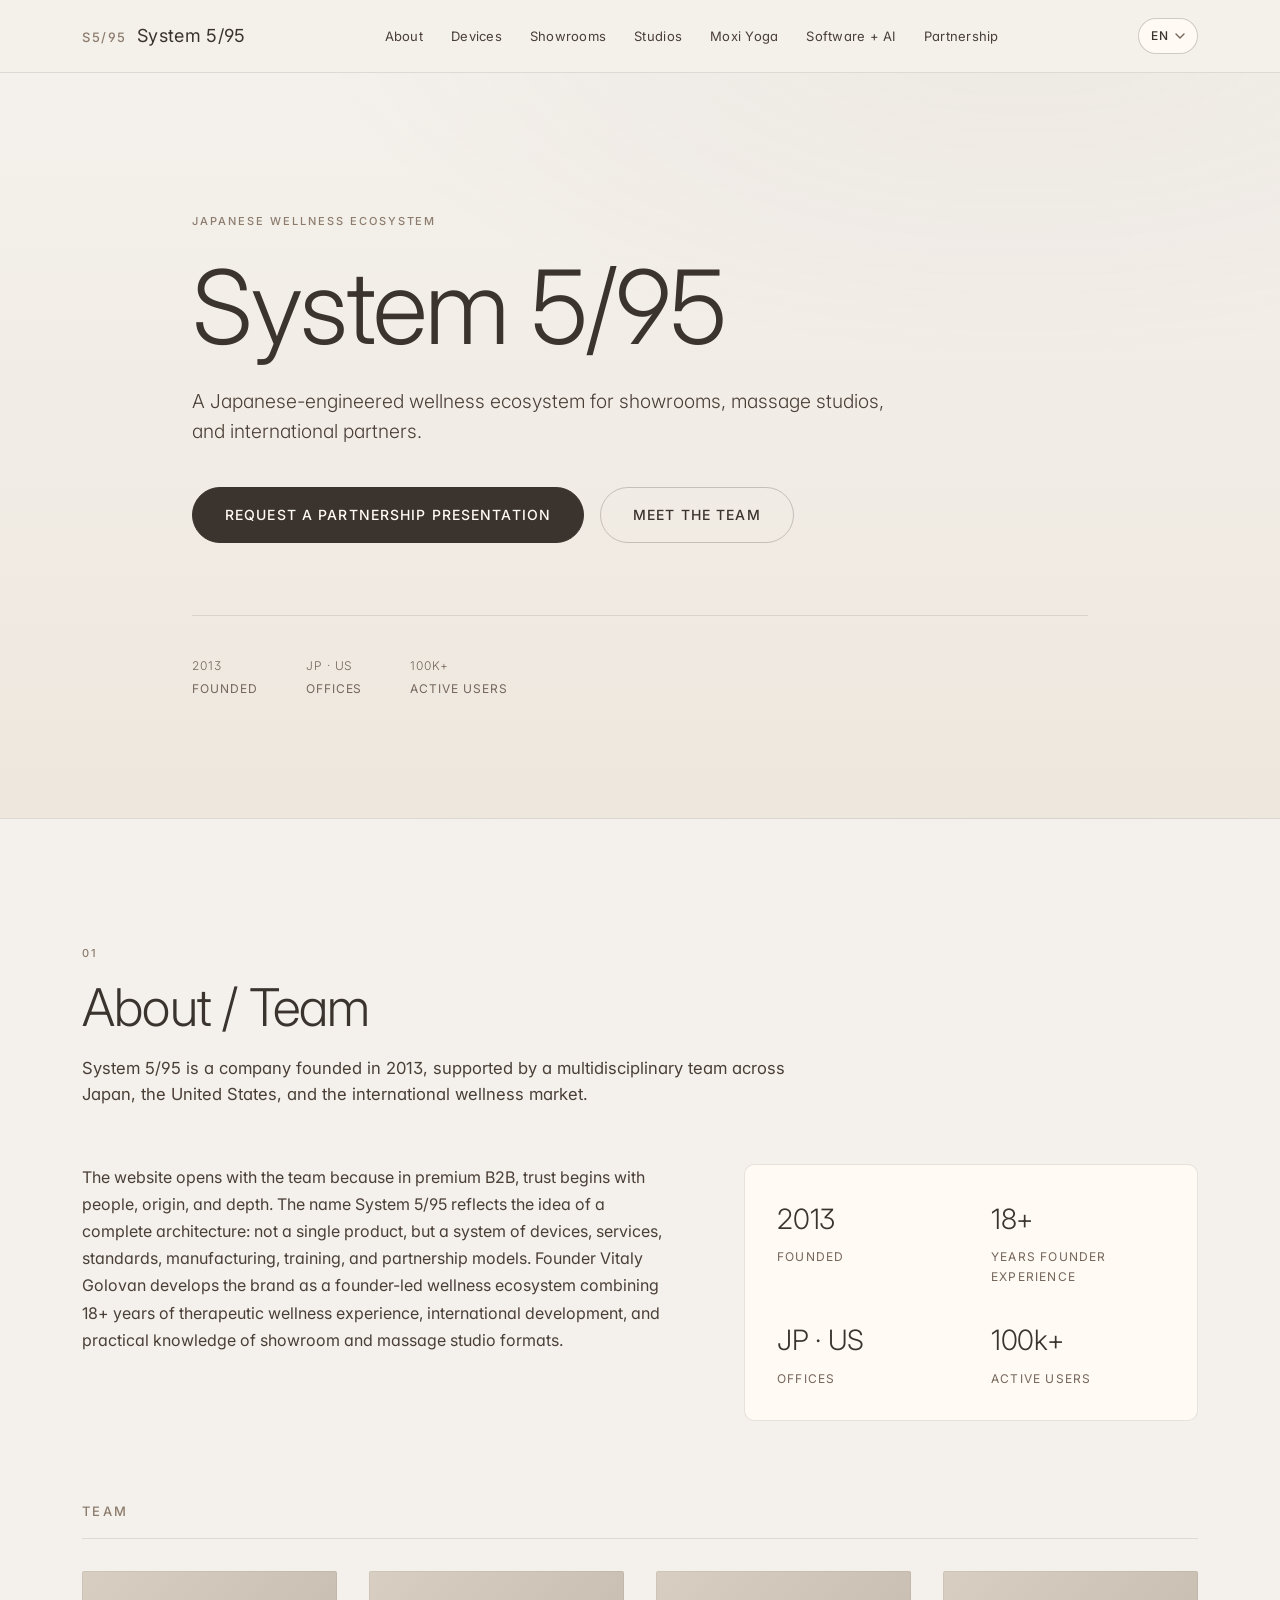
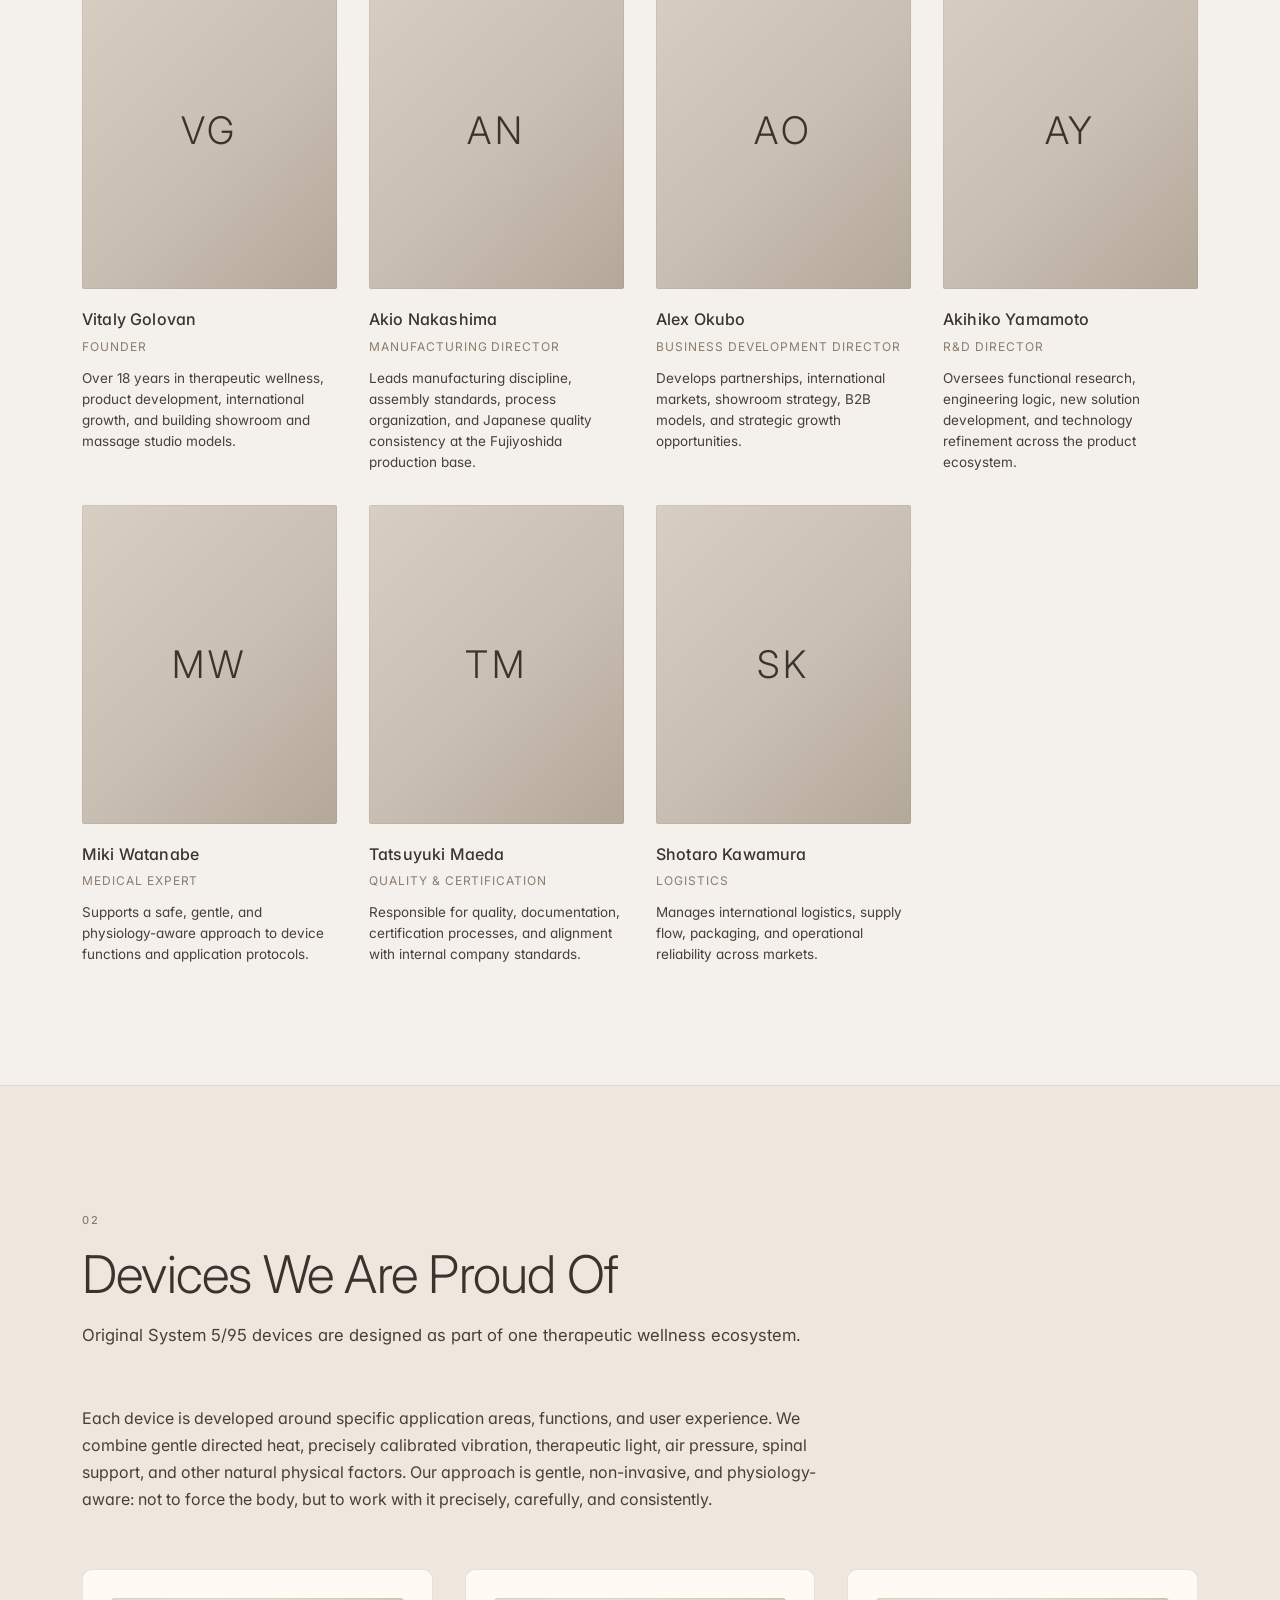
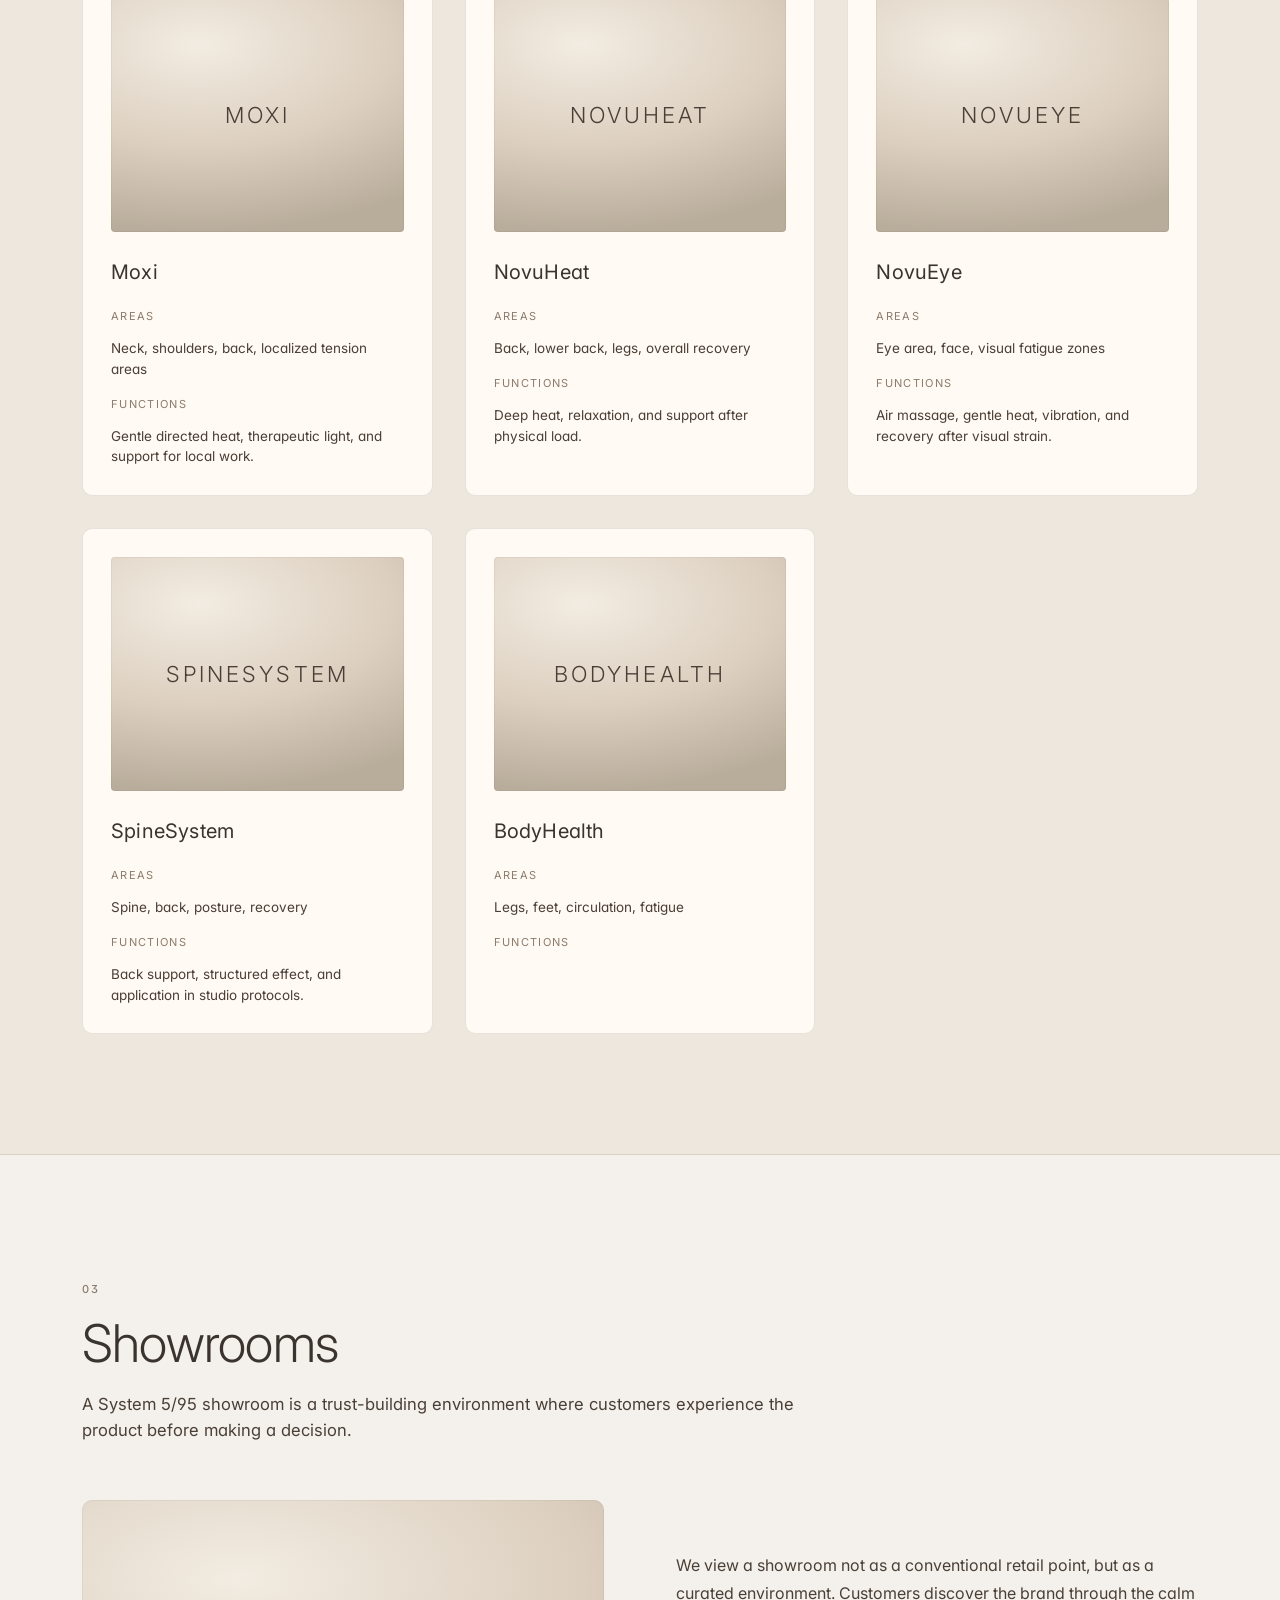
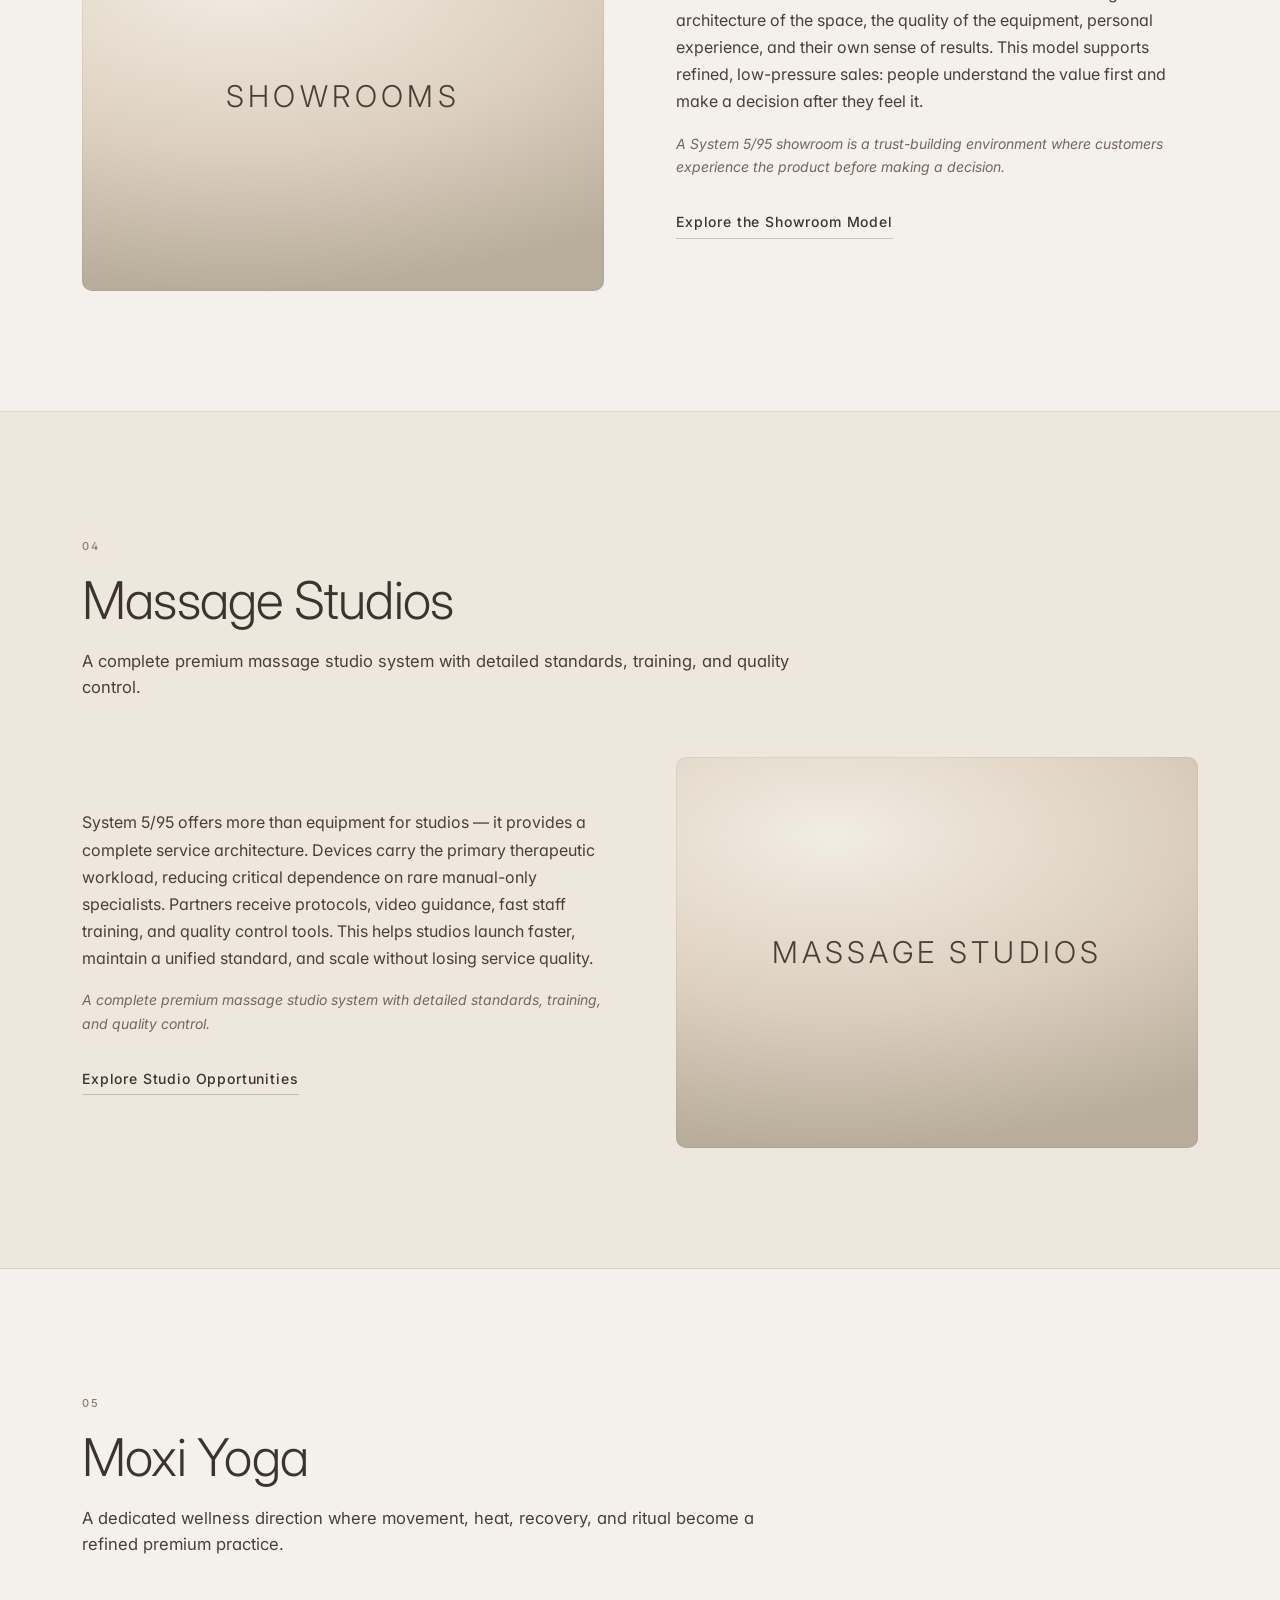
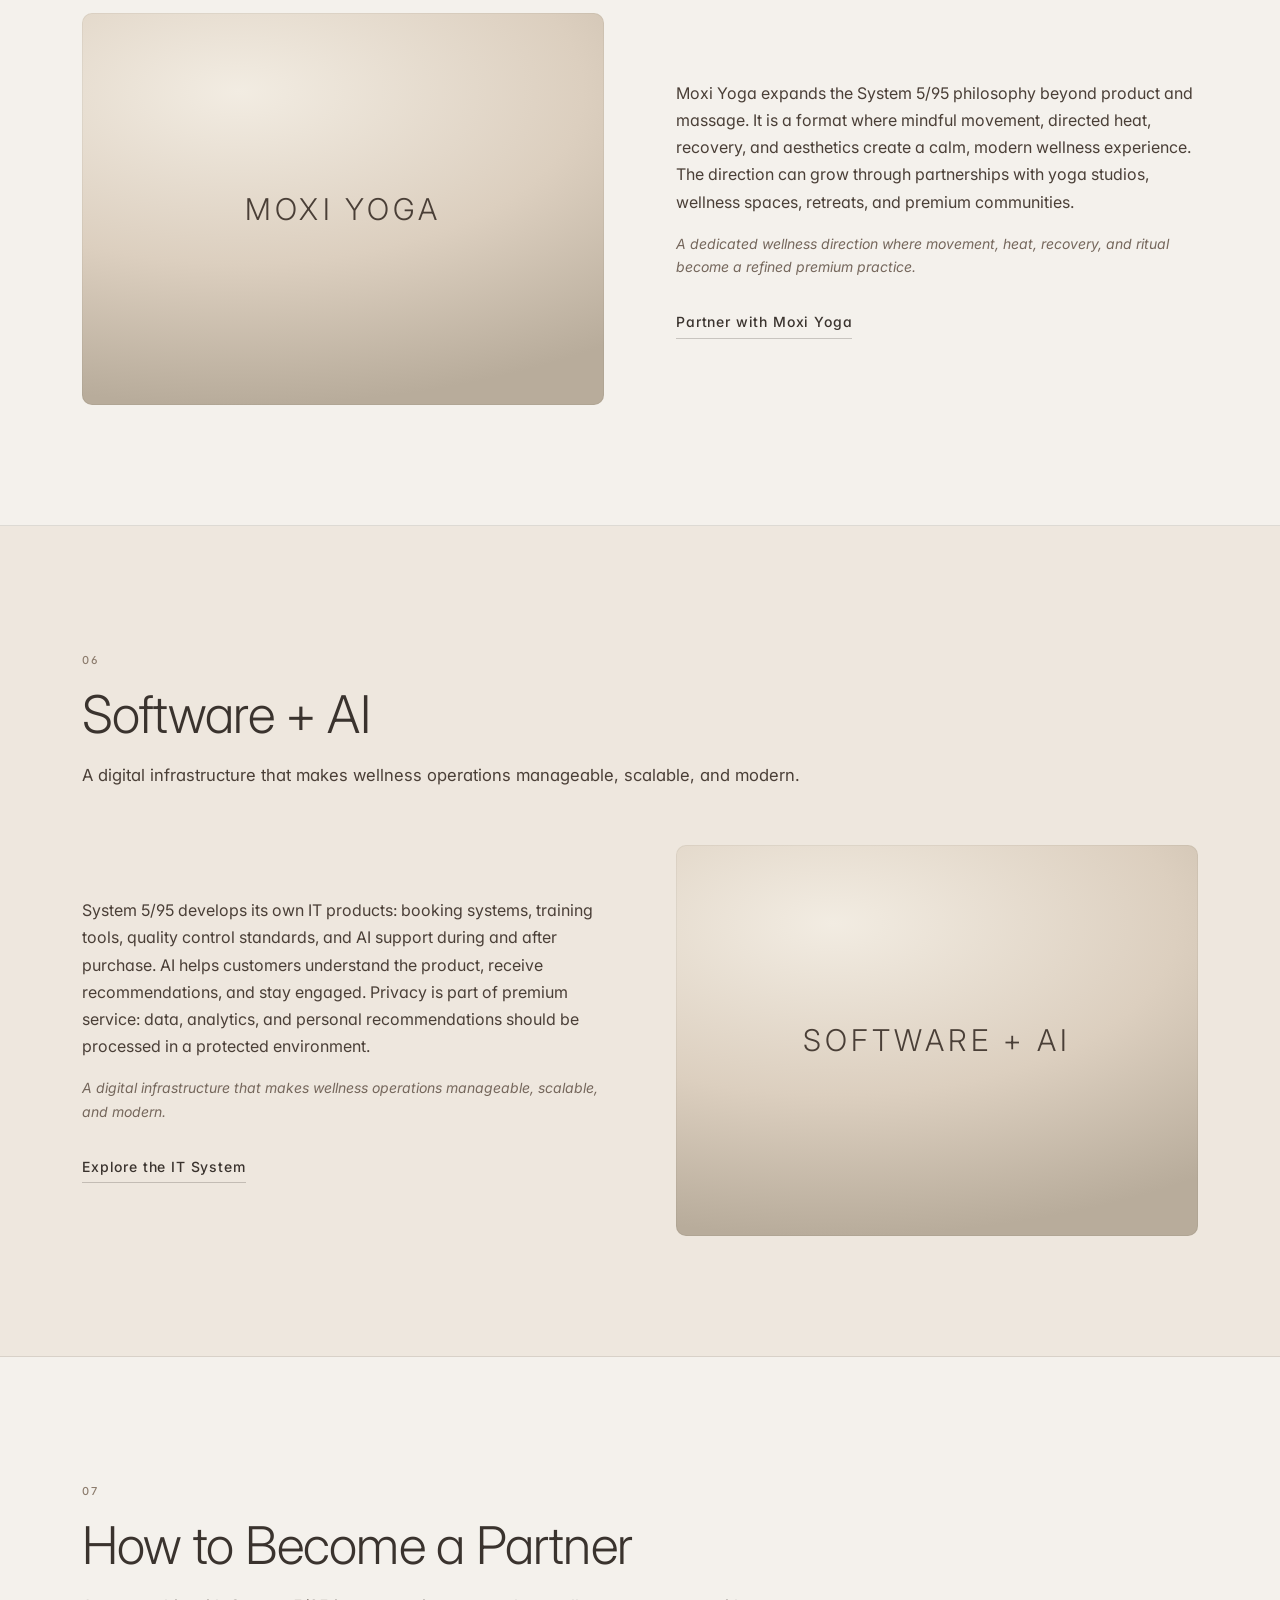
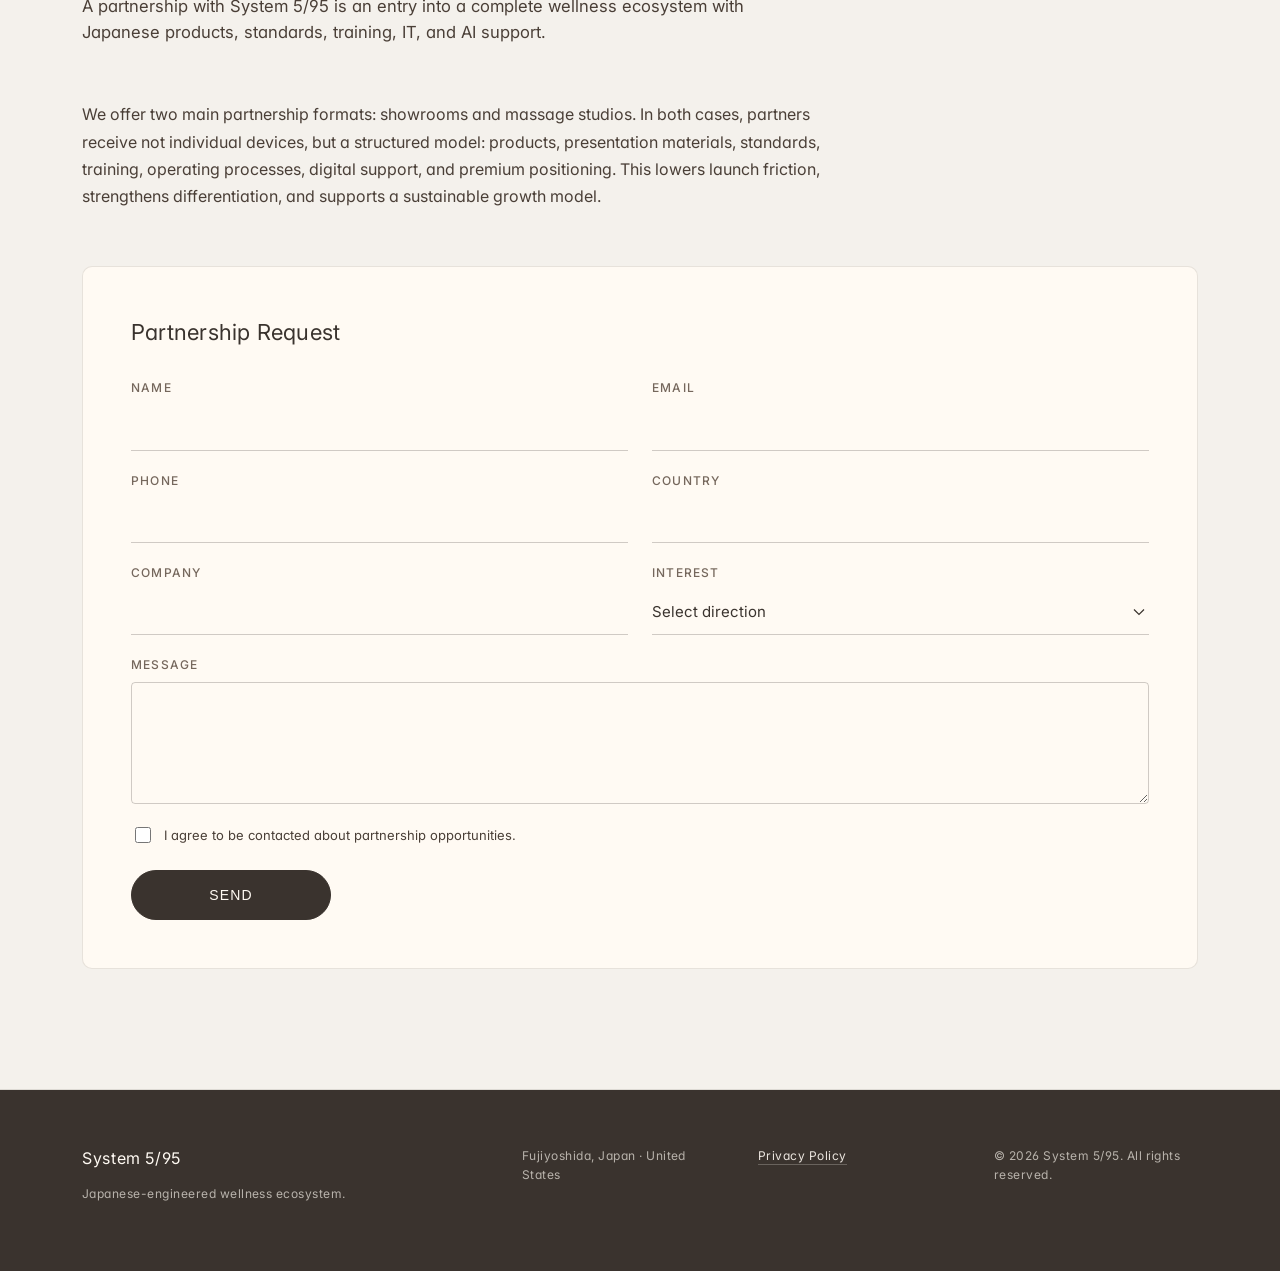
==== index.html @ 1200188b "Initial commit: System 5/95 multilingual site" ====
<!doctype html>
<html lang="en" data-lang="en">
<head>
  <meta charset="utf-8">
  <meta name="viewport" content="width=device-width, initial-scale=1">
  <title data-i18n="meta.title">System 5/95 — Japanese Wellness Ecosystem</title>
  <meta name="description" content="" data-i18n="meta.description" data-i18n-attr="content">
  <meta name="theme-color" content="#f4f1ec">

  <link rel="alternate" hreflang="en"         href="./?lang=en">
  <link rel="alternate" hreflang="ja"         href="./?lang=ja">
  <link rel="alternate" hreflang="es"         href="./?lang=es">
  <link rel="alternate" hreflang="ru"         href="./?lang=ru">
  <link rel="alternate" hreflang="de"         href="./?lang=de">
  <link rel="alternate" hreflang="uk"         href="./?lang=uk">
  <link rel="alternate" hreflang="fr"         href="./?lang=fr">
  <link rel="alternate" hreflang="hi"         href="./?lang=hi">
  <link rel="alternate" hreflang="pt"         href="./?lang=pt">
  <link rel="alternate" hreflang="x-default"  href="./">

  <meta property="og:type"        content="website">
  <meta property="og:title"       content="System 5/95" data-i18n="meta.title"       data-i18n-attr="content">
  <meta property="og:description" content=""            data-i18n="meta.description" data-i18n-attr="content">

  <link rel="preconnect" href="https://fonts.googleapis.com">
  <link rel="preconnect" href="https://fonts.gstatic.com" crossorigin>
  <link href="https://fonts.googleapis.com/css2?family=Inter:wght@300;400;500;600&family=Noto+Sans+JP:wght@300;400;500&family=Noto+Sans+Devanagari:wght@300;400;500&display=swap" rel="stylesheet">

  <link rel="stylesheet" href="style.css">
</head>
<body>

<header class="site-header" id="top">
  <div class="container header-inner">
    <a href="#top" class="brand" aria-label="System 5/95 — home">
      <span class="brand-mark">S5/95</span>
      <span class="brand-name">System&nbsp;5/95</span>
    </a>
    <nav class="primary-nav" aria-label="Primary">
      <a href="#about-team"       data-i18n="nav.about">About</a>
      <a href="#devices"          data-i18n="nav.devices">Devices</a>
      <a href="#showrooms"        data-i18n="nav.showrooms">Showrooms</a>
      <a href="#massage-studios"  data-i18n="nav.studios">Studios</a>
      <a href="#moxi-yoga"        data-i18n="nav.moxi">Moxi Yoga</a>
      <a href="#software-ai"      data-i18n="nav.software">Software + AI</a>
      <a href="#partnership"      data-i18n="nav.partnership">Partnership</a>
    </nav>
    <div class="header-controls">
      <div class="lang-dropdown" id="lang-dropdown" role="combobox" aria-haspopup="listbox" aria-expanded="false">
        <button type="button" class="lang-trigger" aria-label="Language" id="lang-btn">
          <span class="lang-current">EN</span>
          <svg class="lang-arrow" width="10" height="6" viewBox="0 0 10 6" fill="none" aria-hidden="true">
            <path d="M1 1l4 4 4-4" stroke="currentColor" stroke-width="1.4" stroke-linecap="round" stroke-linejoin="round"/>
          </svg>
        </button>
        <ul class="lang-list" role="listbox" id="lang-list" aria-label="Select language">
          <li role="option" data-lang="en"  aria-selected="false"><span class="lc">EN</span><span class="ln">English</span></li>
          <li role="option" data-lang="ja"  aria-selected="false"><span class="lc">JA</span><span class="ln">日本語</span></li>
          <li role="option" data-lang="es"  aria-selected="false"><span class="lc">ES</span><span class="ln">Español</span></li>
          <li role="option" data-lang="ru"  aria-selected="false"><span class="lc">RU</span><span class="ln">Русский</span></li>
          <li role="option" data-lang="de"  aria-selected="false"><span class="lc">DE</span><span class="ln">Deutsch</span></li>
          <li role="option" data-lang="uk"  aria-selected="false"><span class="lc">UK</span><span class="ln">Українська</span></li>
          <li role="option" data-lang="fr"  aria-selected="false"><span class="lc">FR</span><span class="ln">Français</span></li>
          <li role="option" data-lang="hi"  aria-selected="false"><span class="lc">HI</span><span class="ln">हिन्दी</span></li>
          <li role="option" data-lang="pt"  aria-selected="false"><span class="lc">PT</span><span class="ln">Português</span></li>
        </ul>
      </div>
      <button type="button" class="burger" aria-label="Toggle menu" aria-expanded="false" aria-controls="mobile-nav">
        <span></span><span></span><span></span>
      </button>
    </div>
  </div>
  <nav id="mobile-nav" class="mobile-nav" aria-label="Mobile" hidden>
    <a href="#about-team"       data-i18n="nav.about">About</a>
    <a href="#devices"          data-i18n="nav.devices">Devices</a>
    <a href="#showrooms"        data-i18n="nav.showrooms">Showrooms</a>
    <a href="#massage-studios"  data-i18n="nav.studios">Studios</a>
    <a href="#moxi-yoga"        data-i18n="nav.moxi">Moxi Yoga</a>
    <a href="#software-ai"      data-i18n="nav.software">Software + AI</a>
    <a href="#partnership"      data-i18n="nav.partnership">Partnership</a>
  </nav>
</header>

<main>

<!-- HERO -->
<section class="hero">
  <div class="container hero-inner">
    <p class="eyebrow" data-i18n="hero.eyebrow">Japanese wellness ecosystem</p>
    <h1 class="hero-title">System&nbsp;5/95</h1>
    <p class="hero-lede" data-i18n="hero.subtitle"></p>
    <div class="hero-actions">
      <a href="#partnership" class="btn-primary" data-i18n="hero.cta">Request a Partnership Presentation</a>
      <a href="#about-team"  class="btn-ghost"   data-i18n="hero.secondary">Meet the team</a>
    </div>
    <div class="hero-meta">
      <span><span class="meta-n">2013</span><span data-i18n="stats.founded">Founded</span></span>
      <span><span class="meta-n">JP · US</span><span data-i18n="stats.offices">Offices</span></span>
      <span><span class="meta-n">100k+</span><span data-i18n="stats.users">active users</span></span>
    </div>
  </div>
</section>

<!-- 01 ABOUT / TEAM -->
<section id="about-team" class="section">
  <div class="container">
    <header class="section-head">
      <span class="section-no">01</span>
      <h2 data-i18n="about.title">About / Team</h2>
      <p class="section-sub" data-i18n="about.subtitle"></p>
    </header>
    <div class="two-col">
      <div class="prose">
        <p data-i18n="about.body"></p>
      </div>
      <aside class="stats">
        <div class="stat"><span class="n">2013</span><span class="l" data-i18n="stats.founded">Founded</span></div>
        <div class="stat"><span class="n">18+</span><span class="l" data-i18n="stats.years">years</span></div>
        <div class="stat"><span class="n">JP · US</span><span class="l" data-i18n="stats.offices">Offices</span></div>
        <div class="stat"><span class="n">100k+</span><span class="l" data-i18n="stats.users">users</span></div>
      </aside>
    </div>

    <h3 class="subsection-title" data-i18n="team.title">Team</h3>
    <div class="team-grid" id="team-grid">
      <!-- rendered by script.js -->
    </div>
  </div>
</section>

<!-- 02 DEVICES -->
<section id="devices" class="section section-alt">
  <div class="container">
    <header class="section-head">
      <span class="section-no">02</span>
      <h2 data-i18n="devices.title">Devices We Are Proud Of</h2>
      <p class="section-sub" data-i18n="devices.subtitle"></p>
    </header>
    <div class="prose prose-wide">
      <p data-i18n="devices.body"></p>
    </div>
    <div class="device-grid" id="device-grid">
      <!-- rendered by script.js -->
    </div>
  </div>
</section>

<!-- 03 SHOWROOMS -->
<section id="showrooms" class="section">
  <div class="container">
    <header class="section-head">
      <span class="section-no">03</span>
      <h2 data-i18n="showrooms.title">Showrooms</h2>
      <p class="section-sub" data-i18n="showrooms.subtitle"></p>
    </header>
    <div class="split">
      <div class="visual-tile" id="tile-showrooms">
        <img class="tile-img" src="images/section-showrooms.jpg" alt="" loading="lazy" onerror="this.style.display='none'">
        <span class="tile-fallback">Showrooms</span>
      </div>
      <div class="prose">
        <p data-i18n="showrooms.body"></p>
        <p class="caption" data-i18n="showrooms.subtitle"></p>
        <a href="#partnership" class="btn-link" data-i18n="showrooms.cta">Explore the Showroom Model →</a>
      </div>
    </div>
  </div>
</section>

<!-- 04 MASSAGE STUDIOS -->
<section id="massage-studios" class="section section-alt">
  <div class="container">
    <header class="section-head">
      <span class="section-no">04</span>
      <h2 data-i18n="studios.title">Massage Studios</h2>
      <p class="section-sub" data-i18n="studios.subtitle"></p>
    </header>
    <div class="split reverse">
      <div class="visual-tile" id="tile-studios">
        <img class="tile-img" src="images/section-studios.jpg" alt="" loading="lazy" onerror="this.style.display='none'">
        <span class="tile-fallback">Massage Studios</span>
      </div>
      <div class="prose">
        <p data-i18n="studios.body"></p>
        <p class="caption" data-i18n="studios.subtitle"></p>
        <a href="#partnership" class="btn-link" data-i18n="studios.cta">Explore Studio Opportunities →</a>
      </div>
    </div>
  </div>
</section>

<!-- 05 MOXI YOGA -->
<section id="moxi-yoga" class="section">
  <div class="container">
    <header class="section-head">
      <span class="section-no">05</span>
      <h2 data-i18n="moxi.title">Moxi Yoga</h2>
      <p class="section-sub" data-i18n="moxi.subtitle"></p>
    </header>
    <div class="split">
      <div class="visual-tile" id="tile-moxi">
        <img class="tile-img" src="images/section-moxi-yoga.jpg" alt="" loading="lazy" onerror="this.style.display='none'">
        <span class="tile-fallback">Moxi Yoga</span>
      </div>
      <div class="prose">
        <p data-i18n="moxi.body"></p>
        <p class="caption" data-i18n="moxi.subtitle"></p>
        <a href="#partnership" class="btn-link" data-i18n="moxi.cta">Partner with Moxi Yoga →</a>
      </div>
    </div>
  </div>
</section>

<!-- 06 SOFTWARE + AI -->
<section id="software-ai" class="section section-alt">
  <div class="container">
    <header class="section-head">
      <span class="section-no">06</span>
      <h2 data-i18n="software.title">Software + AI</h2>
      <p class="section-sub" data-i18n="software.subtitle"></p>
    </header>
    <div class="split reverse">
      <div class="visual-tile" id="tile-software">
        <img class="tile-img" src="images/section-software-ai.jpg" alt="" loading="lazy" onerror="this.style.display='none'">
        <span class="tile-fallback">Software + AI</span>
      </div>
      <div class="prose">
        <p data-i18n="software.body"></p>
        <p class="caption" data-i18n="software.subtitle"></p>
        <a href="#partnership" class="btn-link" data-i18n="software.cta">Explore the IT System →</a>
      </div>
    </div>
  </div>
</section>

<!-- 07 PARTNERSHIP -->
<section id="partnership" class="section partnership">
  <div class="container">
    <header class="section-head">
      <span class="section-no">07</span>
      <h2 data-i18n="partnership.title">How to Become a Partner</h2>
      <p class="section-sub" data-i18n="partnership.subtitle"></p>
    </header>
    <div class="prose prose-wide">
      <p data-i18n="partnership.body"></p>
    </div>
    <form class="partner-form" novalidate>
      <h3 data-i18n="form.formTitle">Partnership Request</h3>
      <div class="form-grid">
        <label>
          <span data-i18n="form.name">Name</span>
          <input name="name" type="text" autocomplete="name" required>
        </label>
        <label>
          <span data-i18n="form.email">Email</span>
          <input name="email" type="email" autocomplete="email" required>
        </label>
        <label>
          <span data-i18n="form.phone">Phone</span>
          <input name="phone" type="tel" autocomplete="tel">
        </label>
        <label>
          <span data-i18n="form.country">Country</span>
          <input name="country" type="text" autocomplete="country-name">
        </label>
        <label>
          <span data-i18n="form.company">Company</span>
          <input name="company" type="text" autocomplete="organization">
        </label>
        <label>
          <span data-i18n="form.interestLabel">Interest</span>
          <select name="interest" required id="interest-select">
            <option value="" data-i18n="form.interestDefault">Select direction</option>
            <option value="showroom"     data-i18n="form.interest.showroom">Showroom Partner</option>
            <option value="studio"       data-i18n="form.interest.studio">Massage Studio Partner</option>
            <option value="moxi"         data-i18n="form.interest.moxi">Moxi Yoga Partner</option>
            <option value="distribution" data-i18n="form.interest.distribution">Product Distribution</option>
            <option value="software"     data-i18n="form.interest.software">Software + AI</option>
            <option value="other"        data-i18n="form.interest.other">Other</option>
          </select>
        </label>
        <label class="full">
          <span data-i18n="form.message">Message</span>
          <textarea name="message" rows="4"></textarea>
        </label>
      </div>
      <label class="consent">
        <input type="checkbox" name="consent" required>
        <span data-i18n="form.consent">I agree to be contacted about partnership opportunities.</span>
      </label>
      <button type="submit" class="btn-primary" data-i18n="form.submit">Send</button>
    </form>
  </div>
</section>

</main>

<footer class="site-footer">
  <div class="container footer-inner">
    <div class="footer-col">
      <div class="brand-name">System&nbsp;5/95</div>
      <p class="small" data-i18n="footer.tagline">Japanese-engineered wellness ecosystem.</p>
    </div>
    <div class="footer-col small" data-i18n="footer.offices">Fujiyoshida, Japan · United States</div>
    <div class="footer-col small"><a href="#" data-i18n="footer.privacy">Privacy Policy</a></div>
    <div class="footer-col small" data-i18n="footer.rights">© 2026 System 5/95. All rights reserved.</div>
  </div>
</footer>

<script src="script.js"></script>
</body>
</html>
---- style.css ----
:root {
  --bg: #f4f1ec;
  --bg-alt: #eee7de;
  --surface: #fffaf3;
  --taupe: #c8beb2;
  --taupe-soft: #d8cec2;
  --smoky: #8c7c6d;
  --graphite: #3a332e;
  --ink: #4a3f37;
  --muted: #75675c;
  --line: rgba(58, 51, 46, 0.12);
  --line-strong: rgba(58, 51, 46, 0.24);
  --accent: #66564b;
  --radius-sm: 2px;
  --radius-md: 4px;
  --radius-lg: 10px;
  --container-max: 1180px;
  --header-h: 72px;
  --easing: cubic-bezier(.4,0,.2,1);
}

* { box-sizing: border-box; }

html {
  scroll-behavior: smooth;
  scroll-padding-top: calc(var(--header-h) + 16px);
  -webkit-text-size-adjust: 100%;
}

@media (prefers-reduced-motion: reduce) {
  html { scroll-behavior: auto; }
}

body {
  margin: 0;
  font-family: 'Inter', 'Noto Sans JP', -apple-system, BlinkMacSystemFont, 'Helvetica Neue', Arial, sans-serif;
  font-weight: 400;
  font-size: 16px;
  line-height: 1.6;
  color: var(--graphite);
  background: var(--bg);
  -webkit-font-smoothing: antialiased;
  -moz-osx-font-smoothing: grayscale;
  font-feature-settings: 'ss01','cv11';
}

html[data-lang="ja"] body {
  font-family: 'Noto Sans JP', 'Inter', -apple-system, BlinkMacSystemFont, sans-serif;
  font-weight: 400;
}

html[data-lang="hi"] body {
  font-family: 'Noto Sans Devanagari', 'Inter', -apple-system, BlinkMacSystemFont, sans-serif;
  font-weight: 400;
}

img, svg { max-width: 100%; display: block; }

a { color: inherit; text-decoration: none; }

a:focus-visible,
button:focus-visible,
input:focus-visible,
select:focus-visible,
textarea:focus-visible {
  outline: 2px solid var(--smoky);
  outline-offset: 3px;
}

.container {
  width: 100%;
  max-width: var(--container-max);
  margin: 0 auto;
  padding: 0 32px;
}

/* ---------- Header ---------- */
.site-header {
  position: sticky;
  top: 0;
  z-index: 100;
  background: rgba(244, 241, 236, 0.85);
  backdrop-filter: saturate(140%) blur(12px);
  -webkit-backdrop-filter: saturate(140%) blur(12px);
  border-bottom: 1px solid var(--line);
}

.header-inner {
  display: flex;
  align-items: center;
  justify-content: space-between;
  height: var(--header-h);
  gap: 24px;
}

.brand {
  display: inline-flex;
  align-items: baseline;
  gap: 10px;
  color: var(--graphite);
  font-weight: 500;
  letter-spacing: 0.04em;
  white-space: nowrap;
}

.brand-mark {
  font-size: 13px;
  font-weight: 500;
  letter-spacing: 0.12em;
  color: var(--smoky);
  text-transform: uppercase;
}

.brand-name {
  font-size: 18px;
  font-weight: 400;
  letter-spacing: 0.02em;
}

.primary-nav {
  display: flex;
  gap: 28px;
  flex: 1;
  justify-content: center;
}

.primary-nav a {
  font-size: 13px;
  font-weight: 400;
  color: var(--ink);
  letter-spacing: 0.02em;
  position: relative;
  padding: 6px 0;
  transition: color .2s var(--easing);
}

.primary-nav a::after {
  content: '';
  position: absolute;
  left: 0; right: 0; bottom: 0;
  height: 1px;
  background: var(--graphite);
  transform: scaleX(0);
  transform-origin: left;
  transition: transform .3s var(--easing);
}

.primary-nav a:hover { color: var(--graphite); }
.primary-nav a:hover::after { transform: scaleX(1); }

.header-controls {
  display: flex;
  align-items: center;
  gap: 16px;
}

/* ---------- Language dropdown ---------- */
.lang-dropdown {
  position: relative;
}

.lang-trigger {
  display: inline-flex;
  align-items: center;
  gap: 6px;
  font: inherit;
  font-size: 12px;
  font-weight: 500;
  letter-spacing: 0.1em;
  padding: 7px 12px;
  background: var(--surface);
  border: 1px solid var(--line-strong);
  border-radius: 999px;
  color: var(--graphite);
  cursor: pointer;
  transition: border-color .2s var(--easing);
  white-space: nowrap;
}

.lang-trigger:hover { border-color: var(--graphite); }

.lang-arrow {
  width: 10px;
  height: 6px;
  flex-shrink: 0;
  transition: transform .2s var(--easing);
  color: var(--muted);
}

.lang-dropdown[aria-expanded="true"] .lang-arrow { transform: rotate(180deg); }

.lang-list {
  position: absolute;
  top: calc(100% + 8px);
  right: 0;
  background: var(--surface);
  border: 1px solid var(--line-strong);
  border-radius: var(--radius-lg);
  box-shadow: 0 16px 40px -12px rgba(58, 51, 46, 0.22);
  list-style: none;
  margin: 0;
  padding: 6px;
  min-width: 160px;
  z-index: 200;
  display: none;
}

.lang-dropdown[aria-expanded="true"] .lang-list { display: block; }

.lang-list li {
  display: flex;
  align-items: center;
  gap: 10px;
  padding: 9px 12px;
  border-radius: var(--radius-md);
  cursor: pointer;
  transition: background .15s var(--easing);
}

.lang-list li:hover,
.lang-list li[aria-selected="true"] { background: var(--bg-alt); }

.lang-list li[aria-selected="true"] .lc { color: var(--graphite); }

.lang-list .lc {
  font-size: 11px;
  font-weight: 600;
  letter-spacing: 0.1em;
  color: var(--smoky);
  width: 22px;
  flex-shrink: 0;
}

.lang-list .ln {
  font-size: 13px;
  color: var(--graphite);
}

.burger {
  display: none;
  flex-direction: column;
  justify-content: center;
  gap: 5px;
  width: 36px;
  height: 36px;
  padding: 0;
  background: transparent;
  border: 1px solid var(--line-strong);
  border-radius: var(--radius-md);
  cursor: pointer;
}

.burger span {
  display: block;
  width: 18px;
  height: 1px;
  margin: 0 auto;
  background: var(--graphite);
  transition: transform .25s var(--easing), opacity .2s var(--easing);
}

.burger[aria-expanded="true"] span:nth-child(1) { transform: translateY(6px) rotate(45deg); }
.burger[aria-expanded="true"] span:nth-child(2) { opacity: 0; }
.burger[aria-expanded="true"] span:nth-child(3) { transform: translateY(-6px) rotate(-45deg); }

.mobile-nav {
  display: none;
  flex-direction: column;
  gap: 4px;
  padding: 16px 32px 28px;
  border-top: 1px solid var(--line);
  background: var(--surface);
}

.mobile-nav[hidden] { display: none !important; }

.mobile-nav a {
  padding: 14px 0;
  font-size: 16px;
  color: var(--graphite);
  border-bottom: 1px solid var(--line);
  letter-spacing: 0.02em;
}

.mobile-nav a:last-child { border-bottom: 0; }

/* ---------- Hero ---------- */
.hero {
  padding: 140px 0 120px;
  background:
    radial-gradient(1200px 600px at 80% -10%, rgba(140, 124, 109, 0.08), transparent 60%),
    linear-gradient(180deg, var(--bg) 0%, var(--bg-alt) 100%);
  border-bottom: 1px solid var(--line);
}

.hero-inner {
  max-width: 960px;
}

.eyebrow {
  font-size: 11px;
  font-weight: 500;
  text-transform: uppercase;
  letter-spacing: 0.18em;
  color: var(--smoky);
  margin: 0 0 24px;
}

.hero-title {
  font-size: clamp(48px, 8vw, 104px);
  font-weight: 300;
  line-height: 1.02;
  letter-spacing: -0.02em;
  color: var(--graphite);
  margin: 0 0 28px;
}

.hero-lede {
  font-size: clamp(17px, 1.5vw, 22px);
  line-height: 1.55;
  font-weight: 300;
  color: var(--ink);
  max-width: 720px;
  margin: 0 0 40px;
}

.hero-actions {
  display: flex;
  flex-wrap: wrap;
  gap: 16px;
  margin-bottom: 72px;
}

.hero-meta {
  display: flex;
  flex-wrap: wrap;
  gap: 48px;
  padding-top: 40px;
  border-top: 1px solid var(--line);
}

.hero-meta span {
  display: flex;
  flex-direction: column;
  gap: 4px;
  font-size: 12px;
  letter-spacing: 0.08em;
  text-transform: uppercase;
  color: var(--muted);
}

.meta-n {
  font-size: 26px;
  font-weight: 300;
  letter-spacing: 0;
  text-transform: none;
  color: var(--graphite);
}

/* ---------- Buttons ---------- */
.btn-primary,
.btn-ghost,
.btn-link {
  display: inline-block;
  font-size: 14px;
  font-weight: 500;
  letter-spacing: 0.08em;
  text-transform: uppercase;
  padding: 16px 32px;
  border-radius: 999px;
  border: 1px solid transparent;
  cursor: pointer;
  transition: background .25s var(--easing), color .25s var(--easing), border-color .25s var(--easing), transform .15s var(--easing);
}

.btn-primary {
  background: var(--graphite);
  color: var(--surface);
  border-color: var(--graphite);
}

.btn-primary:hover {
  background: var(--ink);
  border-color: var(--ink);
}

.btn-ghost {
  background: transparent;
  color: var(--graphite);
  border-color: var(--line-strong);
}

.btn-ghost:hover {
  border-color: var(--graphite);
}

.btn-link {
  padding: 0;
  background: none;
  border: 0;
  color: var(--graphite);
  letter-spacing: 0.06em;
  border-bottom: 1px solid var(--line-strong);
  border-radius: 0;
  text-transform: none;
  font-size: 14px;
  font-weight: 500;
  padding-bottom: 4px;
  margin-top: 16px;
}

.btn-link:hover { border-color: var(--graphite); }

/* ---------- Section base ---------- */
.section {
  padding: 120px 0;
  border-bottom: 1px solid var(--line);
}

.section-alt { background: var(--bg-alt); }

.section-head {
  max-width: 820px;
  margin: 0 0 56px;
}

.section-no {
  display: inline-block;
  font-size: 11px;
  font-weight: 500;
  letter-spacing: 0.22em;
  color: var(--smoky);
  margin-bottom: 16px;
}

.section-head h2 {
  font-size: clamp(32px, 4.5vw, 52px);
  font-weight: 300;
  line-height: 1.1;
  letter-spacing: -0.015em;
  color: var(--graphite);
  margin: 0 0 20px;
}

.section-sub {
  font-size: clamp(16px, 1.3vw, 19px);
  line-height: 1.55;
  font-weight: 400;
  color: var(--ink);
  margin: 0;
  max-width: 720px;
}

.subsection-title {
  font-size: 13px;
  font-weight: 500;
  letter-spacing: 0.18em;
  text-transform: uppercase;
  color: var(--smoky);
  margin: 80px 0 32px;
  padding-bottom: 16px;
  border-bottom: 1px solid var(--line);
}

.prose p {
  font-size: 16px;
  line-height: 1.7;
  color: var(--ink);
  margin: 0 0 16px;
}

.prose-wide { max-width: 780px; }

.prose .caption {
  font-size: 14px;
  color: var(--muted);
  font-style: italic;
}

/* ---------- Split layout (section visual + text) ---------- */
.split {
  display: grid;
  grid-template-columns: 1fr 1fr;
  gap: 72px;
  align-items: center;
}

.split .prose { max-width: 540px; }

.split.reverse .visual-tile { order: 2; }

.visual-tile {
  aspect-ratio: 4 / 3;
  width: 100%;
  background: radial-gradient(120% 80% at 30% 20%, #f2ece2 0%, #dccfbf 55%, #b8ac9b 100%);
  border-radius: var(--radius-lg);
  display: flex;
  align-items: center;
  justify-content: center;
  box-shadow: inset 0 0 0 1px rgba(58, 51, 46, 0.06);
  overflow: hidden;
}

.visual-tile .tile-fallback {
  font-size: clamp(20px, 2.4vw, 30px);
  font-weight: 300;
  letter-spacing: 0.14em;
  color: var(--ink);
  text-transform: uppercase;
  text-align: center;
  padding: 0 24px;
  line-height: 1.2;
  position: relative;
  z-index: 1;
}

.visual-tile .tile-img {
  position: absolute;
  inset: 0;
  width: 100%;
  height: 100%;
  object-fit: cover;
  border-radius: var(--radius-lg);
  z-index: 2;
}

.visual-tile { position: relative; }

/* ---------- About two-col + stats ---------- */
.two-col {
  display: grid;
  grid-template-columns: 1.3fr 1fr;
  gap: 72px;
  align-items: start;
}

.stats {
  display: grid;
  grid-template-columns: repeat(2, 1fr);
  gap: 32px 40px;
  padding: 32px;
  background: var(--surface);
  border: 1px solid var(--line);
  border-radius: var(--radius-lg);
}

.stat {
  display: flex;
  flex-direction: column;
  gap: 6px;
}

.stat .n {
  font-size: 28px;
  font-weight: 300;
  color: var(--graphite);
  letter-spacing: -0.01em;
}

.stat .l {
  font-size: 12px;
  letter-spacing: 0.1em;
  text-transform: uppercase;
  color: var(--muted);
}

/* ---------- Team grid ---------- */
.team-grid {
  display: grid;
  grid-template-columns: repeat(4, 1fr);
  gap: 32px;
}

.team-card {
  display: flex;
  flex-direction: column;
}

.avatar {
  aspect-ratio: 4 / 5;
  background: linear-gradient(135deg, #d8cec2 0%, #c8beb2 55%, #b4a899 100%);
  color: var(--graphite);
  display: flex;
  align-items: center;
  justify-content: center;
  font-size: 38px;
  font-weight: 300;
  letter-spacing: 0.1em;
  border-radius: var(--radius-sm);
  margin-bottom: 18px;
  box-shadow: inset 0 0 0 1px rgba(58, 51, 46, 0.06);
  position: relative;
  overflow: hidden;
}

.avatar-img {
  position: absolute;
  inset: 0;
  width: 100%;
  height: 100%;
  object-fit: cover;
}

.avatar-initials {
  display: flex;
  align-items: center;
  justify-content: center;
  width: 100%;
  height: 100%;
}

.team-card h4 {
  font-size: 16px;
  font-weight: 500;
  color: var(--graphite);
  margin: 0 0 4px;
  letter-spacing: 0.01em;
}

.team-card .role {
  font-size: 12px;
  letter-spacing: 0.08em;
  text-transform: uppercase;
  color: var(--smoky);
  margin: 0 0 12px;
}

.team-card .bio {
  font-size: 13.5px;
  line-height: 1.55;
  color: var(--ink);
  margin: 0;
}

/* ---------- Device grid ---------- */
.device-grid {
  display: grid;
  grid-template-columns: repeat(3, 1fr);
  gap: 32px;
  margin-top: 56px;
}

.device-card {
  background: var(--surface);
  border: 1px solid var(--line);
  border-radius: var(--radius-lg);
  padding: 28px;
  display: flex;
  flex-direction: column;
  transition: transform .25s var(--easing), box-shadow .25s var(--easing), border-color .25s var(--easing);
}

.device-card:hover {
  transform: translateY(-2px);
  border-color: var(--line-strong);
  box-shadow: 0 20px 40px -28px rgba(58, 51, 46, 0.25);
}

.device-image {
  aspect-ratio: 5 / 4;
  background:
    radial-gradient(120% 80% at 30% 20%, #f2ece2 0%, #dccfbf 55%, #b8ac9b 100%);
  border-radius: var(--radius-md);
  display: flex;
  align-items: center;
  justify-content: center;
  margin-bottom: 24px;
  box-shadow: inset 0 0 0 1px rgba(58, 51, 46, 0.06);
}

.device-img {
  position: absolute;
  inset: 0;
  width: 100%;
  height: 100%;
  object-fit: cover;
  border-radius: var(--radius-md);
}

.device-image { position: relative; overflow: hidden; }

.device-fallback {
  font-size: 22px;
  font-weight: 300;
  letter-spacing: 0.14em;
  color: var(--ink);
  text-transform: uppercase;
}

.device-card h4 {
  font-size: 20px;
  font-weight: 400;
  letter-spacing: 0.01em;
  color: var(--graphite);
  margin: 0 0 16px;
}

.device-card dl {
  margin: 0;
  display: grid;
  grid-template-columns: 1fr;
  gap: 12px;
}

.device-card dt {
  font-size: 11px;
  letter-spacing: 0.12em;
  text-transform: uppercase;
  color: var(--smoky);
  margin-top: 4px;
}

.device-card dd {
  margin: 0;
  font-size: 13.5px;
  line-height: 1.55;
  color: var(--ink);
}

/* ---------- Form ---------- */
.partner-form {
  margin-top: 56px;
  padding: 48px;
  background: var(--surface);
  border: 1px solid var(--line);
  border-radius: var(--radius-lg);
}

.partner-form h3 {
  font-size: 22px;
  font-weight: 400;
  margin: 0 0 28px;
  color: var(--graphite);
  letter-spacing: 0.01em;
}

.form-grid {
  display: grid;
  grid-template-columns: repeat(2, 1fr);
  gap: 20px 24px;
  margin-bottom: 20px;
}

.partner-form label {
  display: flex;
  flex-direction: column;
  gap: 8px;
  font-size: 12px;
  letter-spacing: 0.1em;
  text-transform: uppercase;
  color: var(--muted);
  font-weight: 500;
}

.partner-form label.full { grid-column: 1 / -1; }

.partner-form input,
.partner-form select,
.partner-form textarea {
  font: inherit;
  font-size: 15px;
  font-weight: 400;
  text-transform: none;
  letter-spacing: 0;
  color: var(--graphite);
  background: transparent;
  border: 0;
  border-bottom: 1px solid var(--line-strong);
  padding: 10px 0;
  border-radius: 0;
  transition: border-color .2s var(--easing);
}

.partner-form textarea {
  resize: vertical;
  border: 1px solid var(--line-strong);
  border-radius: var(--radius-md);
  padding: 12px 14px;
  min-height: 110px;
}

.partner-form input:focus,
.partner-form select:focus,
.partner-form textarea:focus {
  border-color: var(--graphite);
  outline: none;
}

.partner-form select {
  appearance: none;
  background-image: url("data:image/svg+xml;utf8,<svg xmlns='http://www.w3.org/2000/svg' width='12' height='8' viewBox='0 0 12 8'><path fill='none' stroke='%233a332e' stroke-width='1.2' d='M1 1.5l5 5 5-5'/></svg>");
  background-repeat: no-repeat;
  background-position: right 4px center;
  padding-right: 24px;
}

.partner-form .consent {
  flex-direction: row;
  align-items: center;
  gap: 10px;
  text-transform: none;
  letter-spacing: 0;
  font-size: 13px;
  color: var(--ink);
  font-weight: 400;
  margin: 8px 0 24px;
}

.partner-form .consent input {
  width: 16px;
  height: 16px;
  accent-color: var(--graphite);
  flex: 0 0 auto;
}

.partner-form button[type="submit"] { min-width: 200px; }

/* ---------- Footer ---------- */
.site-footer {
  background: var(--graphite);
  color: rgba(255, 250, 243, 0.8);
  padding: 56px 0;
}

.footer-inner {
  display: grid;
  grid-template-columns: 2fr 1fr 1fr 1fr;
  gap: 32px;
  align-items: start;
}

.footer-col .brand-name {
  color: var(--surface);
  font-size: 16px;
  letter-spacing: 0.04em;
  margin-bottom: 8px;
}

.small {
  font-size: 12px;
  letter-spacing: 0.04em;
  line-height: 1.6;
  color: rgba(255, 250, 243, 0.64);
}

.site-footer a {
  color: rgba(255, 250, 243, 0.9);
  border-bottom: 1px solid rgba(255, 250, 243, 0.24);
  padding-bottom: 1px;
}

.site-footer a:hover { border-color: rgba(255, 250, 243, 0.8); }

/* ---------- Responsive ---------- */
@media (max-width: 1024px) {
  .container { padding: 0 28px; }
  .hero { padding: 110px 0 96px; }
  .section { padding: 96px 0; }
  .team-grid { grid-template-columns: repeat(3, 1fr); }
  .device-grid { grid-template-columns: repeat(2, 1fr); }
  .two-col { grid-template-columns: 1fr; gap: 40px; }
  .stats { grid-template-columns: repeat(4, 1fr); }
  .footer-inner { grid-template-columns: 1fr 1fr; gap: 28px; }

  .primary-nav { display: none; }
  .burger { display: inline-flex; align-items: center; justify-content: center; }
  .mobile-nav:not([hidden]) { display: flex; }

  .split { grid-template-columns: 1fr; gap: 40px; }
  .split .prose { max-width: none; }
  .split.reverse .visual-tile { order: 0; }
}

@media (max-width: 768px) {
  :root { --header-h: 64px; }
  .container { padding: 0 24px; }

  .hero { padding: 96px 0 80px; }
  .hero-actions { gap: 12px; }
  .hero-meta { gap: 28px; padding-top: 32px; }
  .meta-n { font-size: 22px; }

  .section { padding: 80px 0; }
  .section-head { margin-bottom: 40px; }
  .subsection-title { margin-top: 64px; }

  .team-grid { grid-template-columns: repeat(2, 1fr); gap: 24px; }
  .device-grid { grid-template-columns: 1fr; gap: 20px; }
  .stats { grid-template-columns: repeat(2, 1fr); padding: 24px; }

  .partner-form { padding: 32px 24px; }
  .form-grid { grid-template-columns: 1fr; gap: 16px; }

  .footer-inner { grid-template-columns: 1fr; }
}

@media (max-width: 480px) {
  .container { padding: 0 20px; }
  .hero { padding: 80px 0 64px; }
  .hero-title { font-size: 44px; }
  .hero-lede { font-size: 16px; }
  .btn-primary, .btn-ghost { padding: 14px 22px; font-size: 13px; }
  .section { padding: 64px 0; }
  .team-grid { grid-template-columns: 1fr 1fr; gap: 20px; }
  .avatar { font-size: 30px; }
  .partner-form { padding: 24px 20px; }
  .lang-switch button { padding: 5px 9px; font-size: 11px; }
  .brand-name { display: none; }
}

body.nav-open { overflow: hidden; }
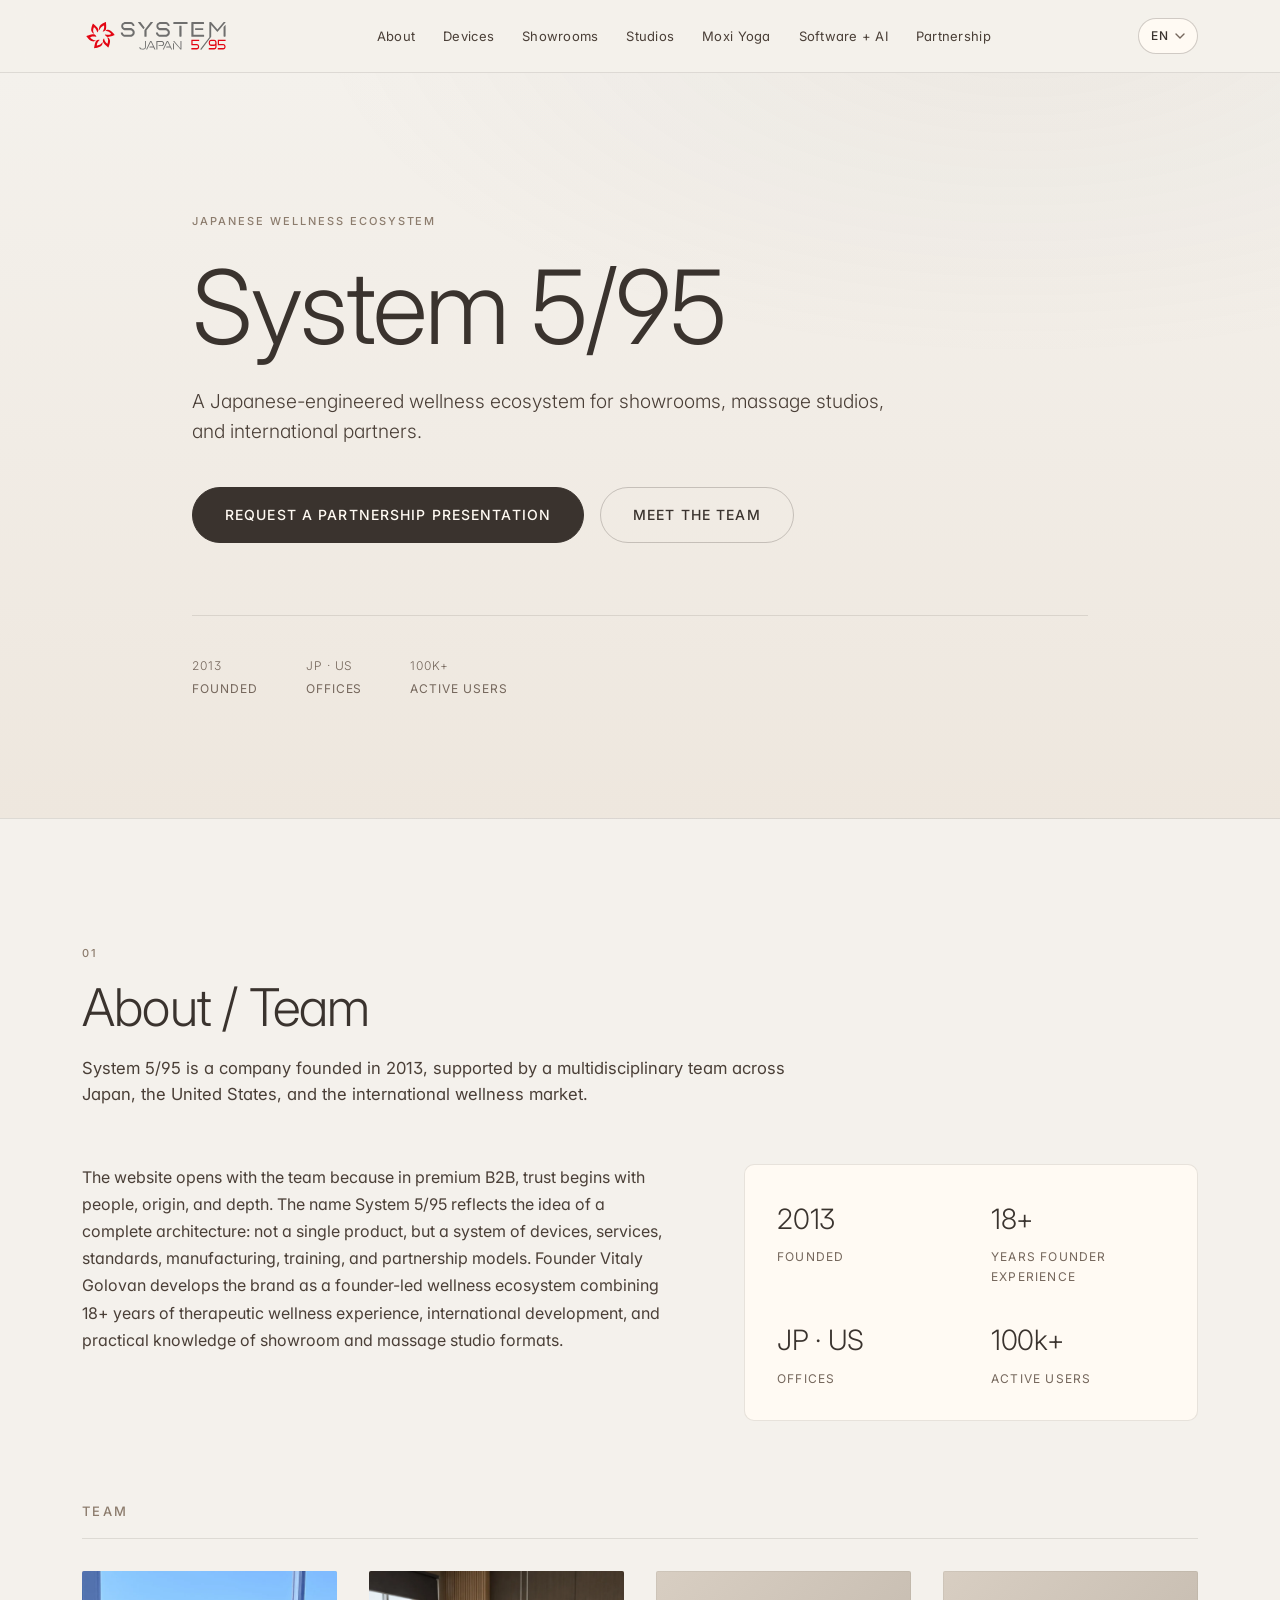
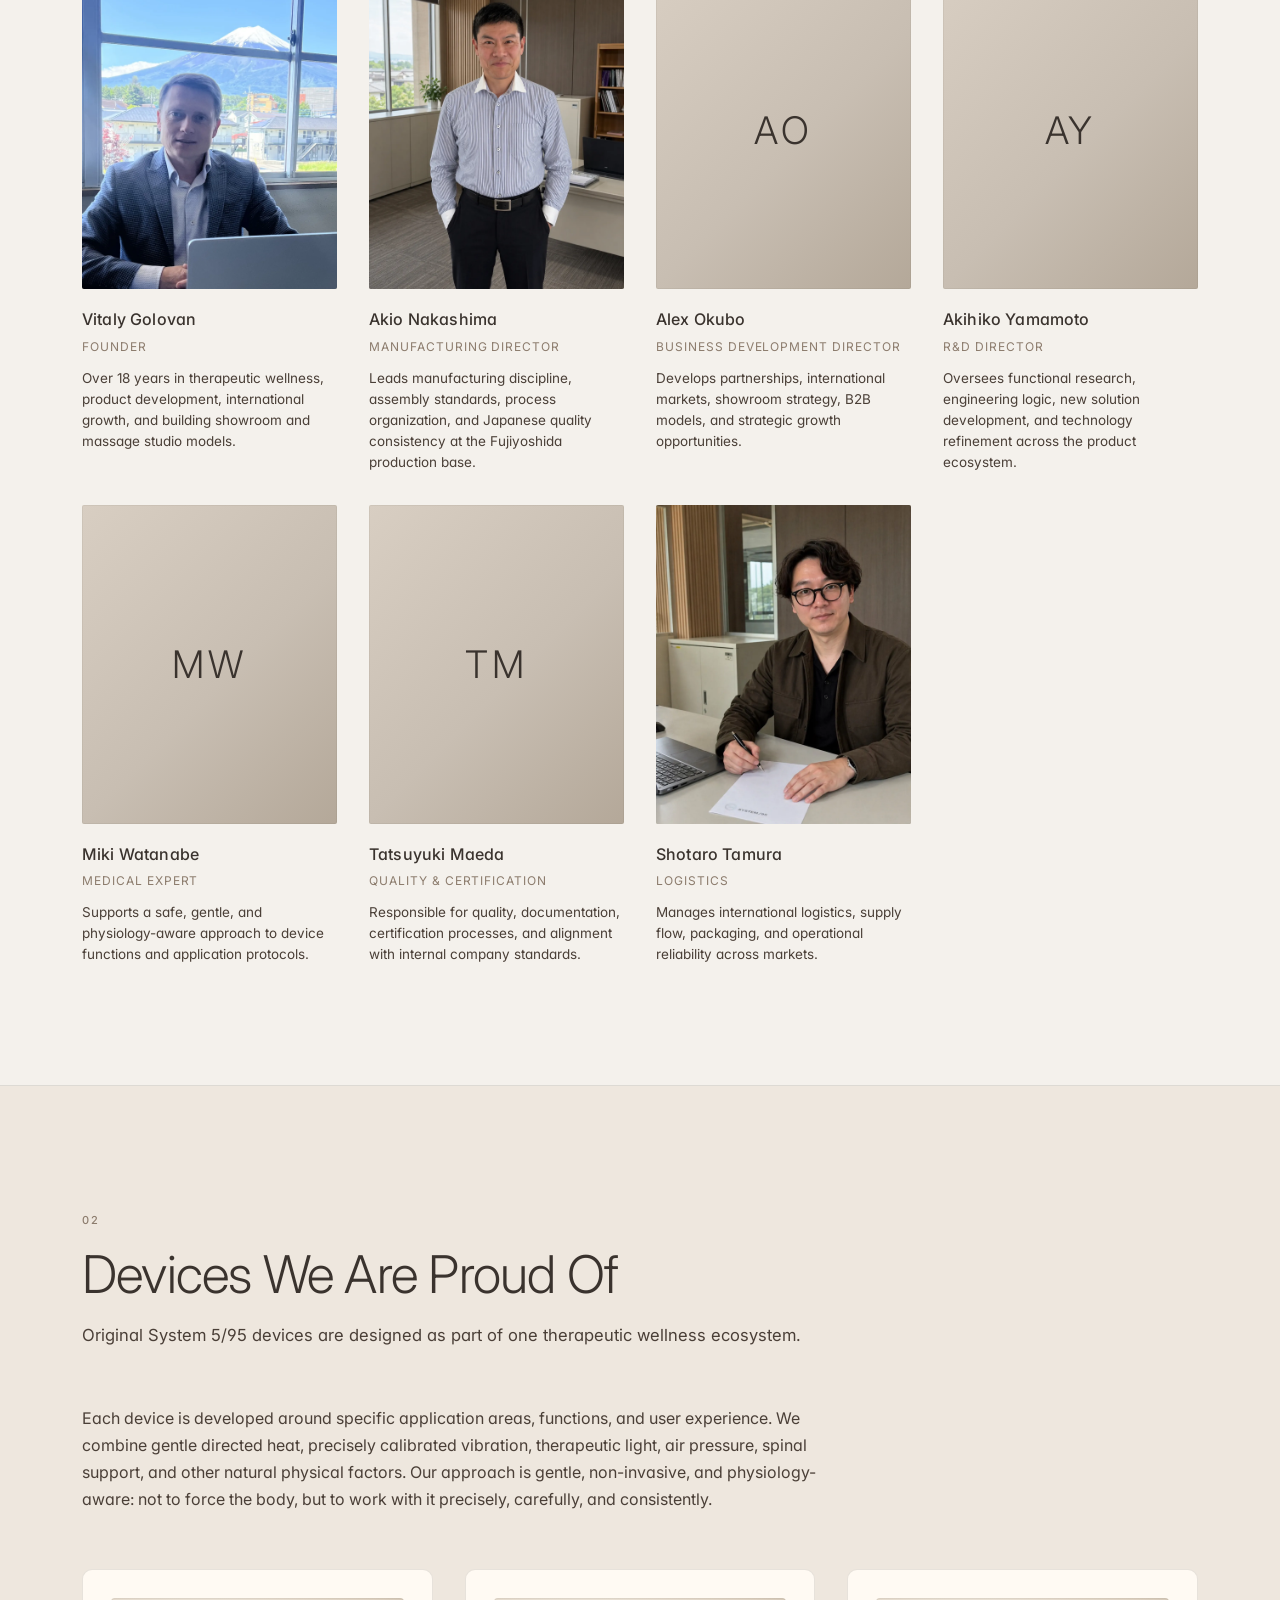
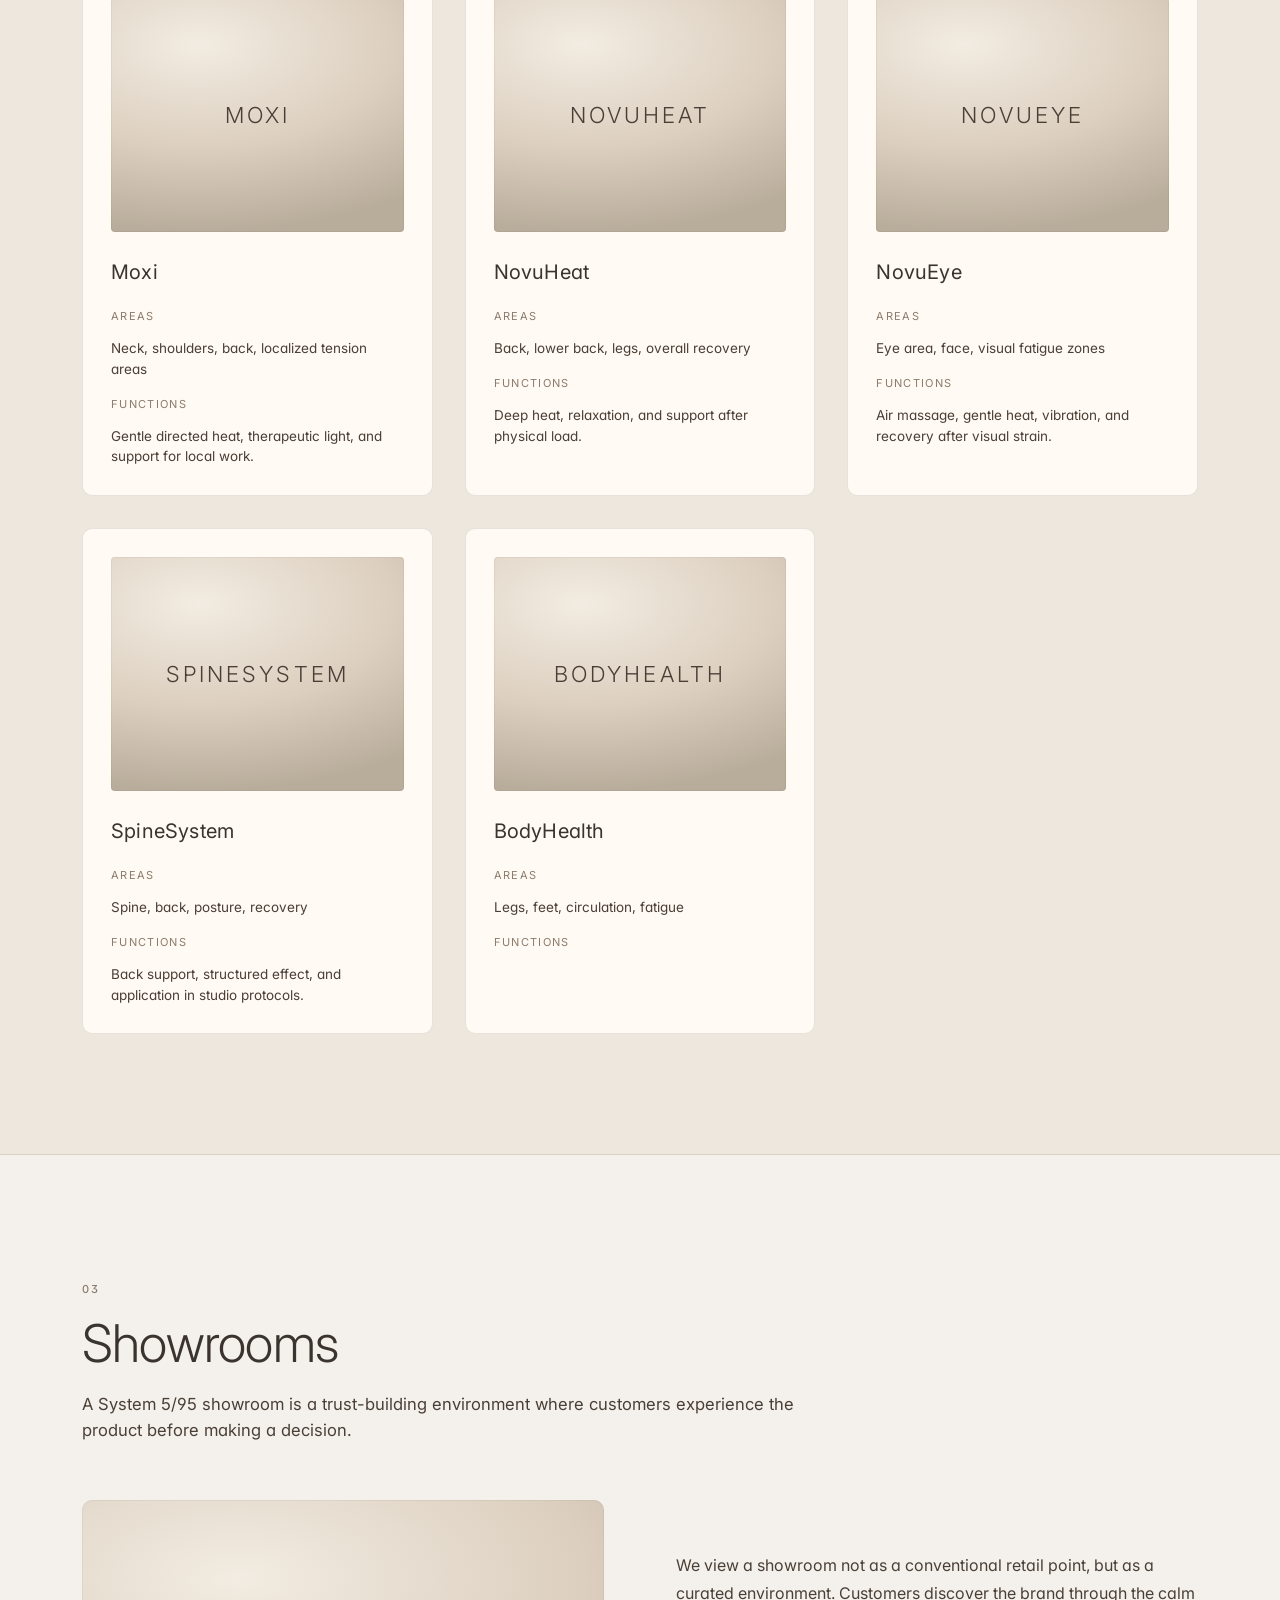
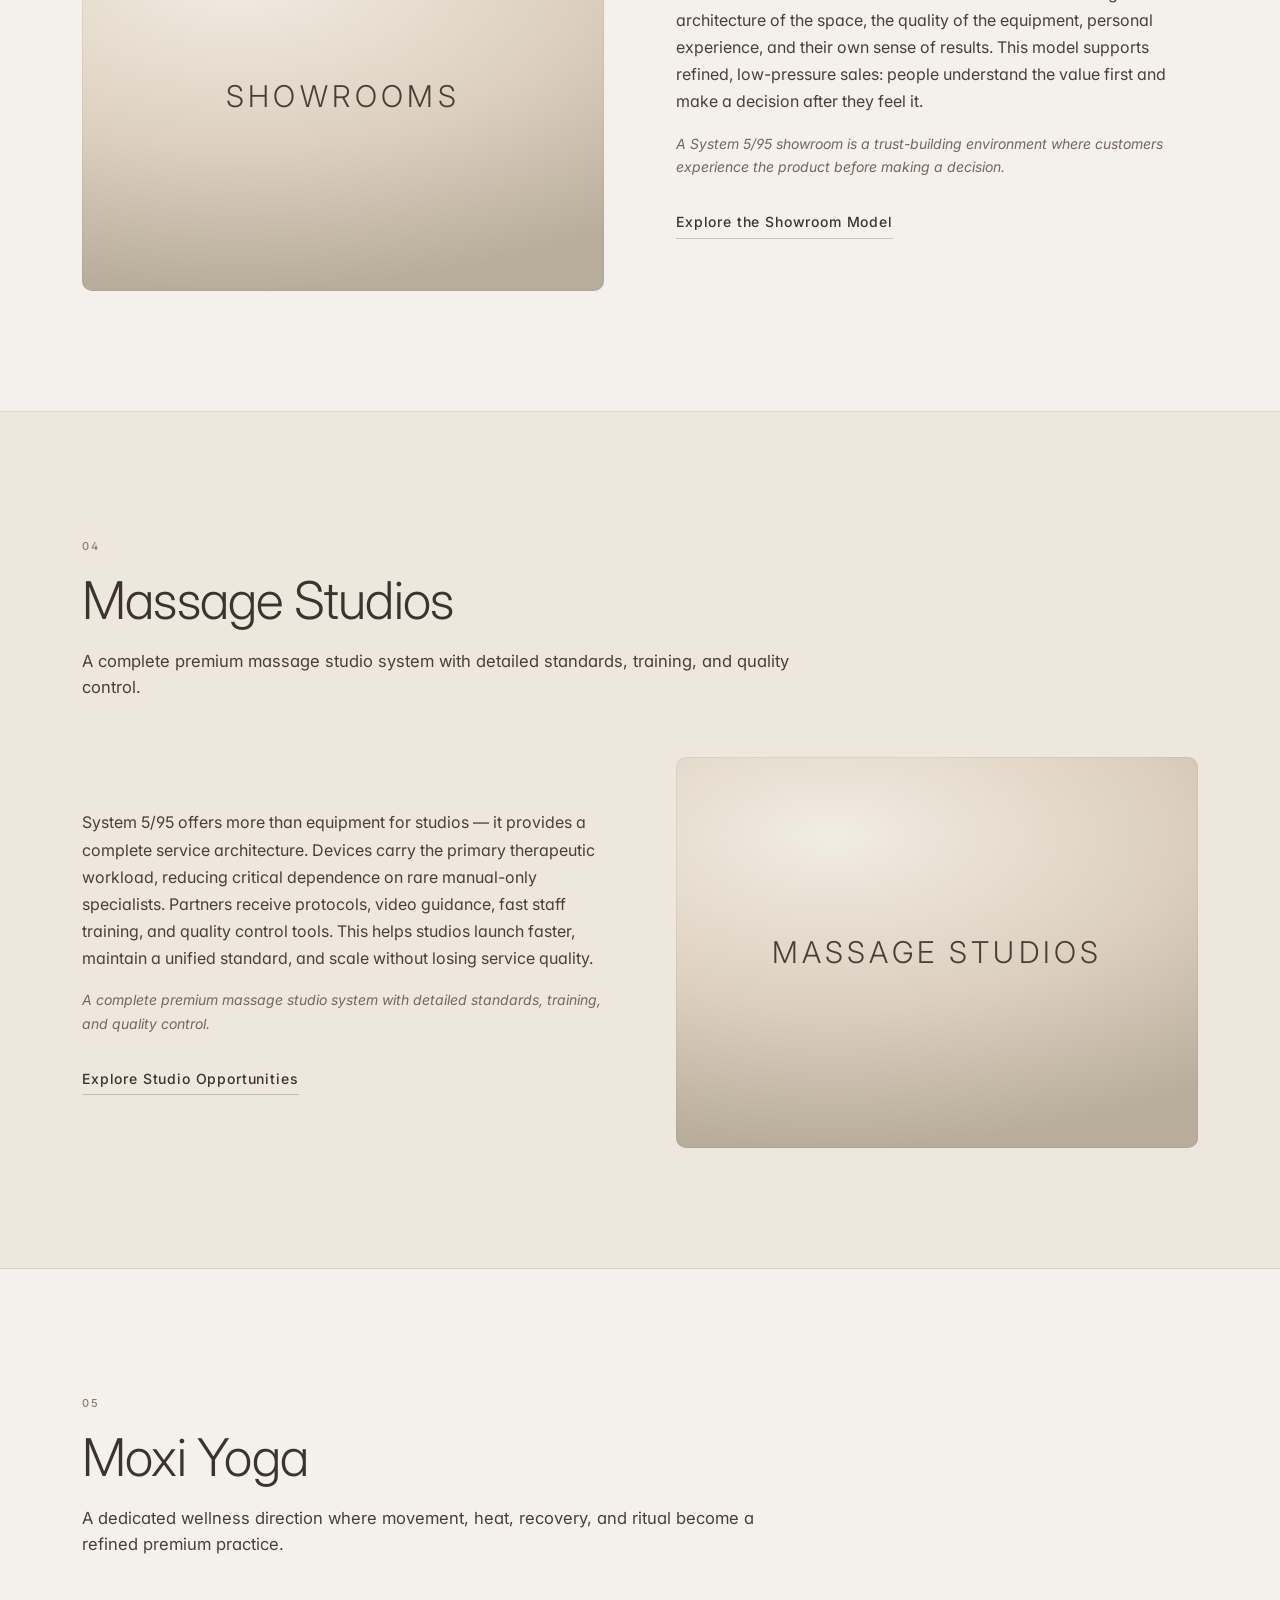
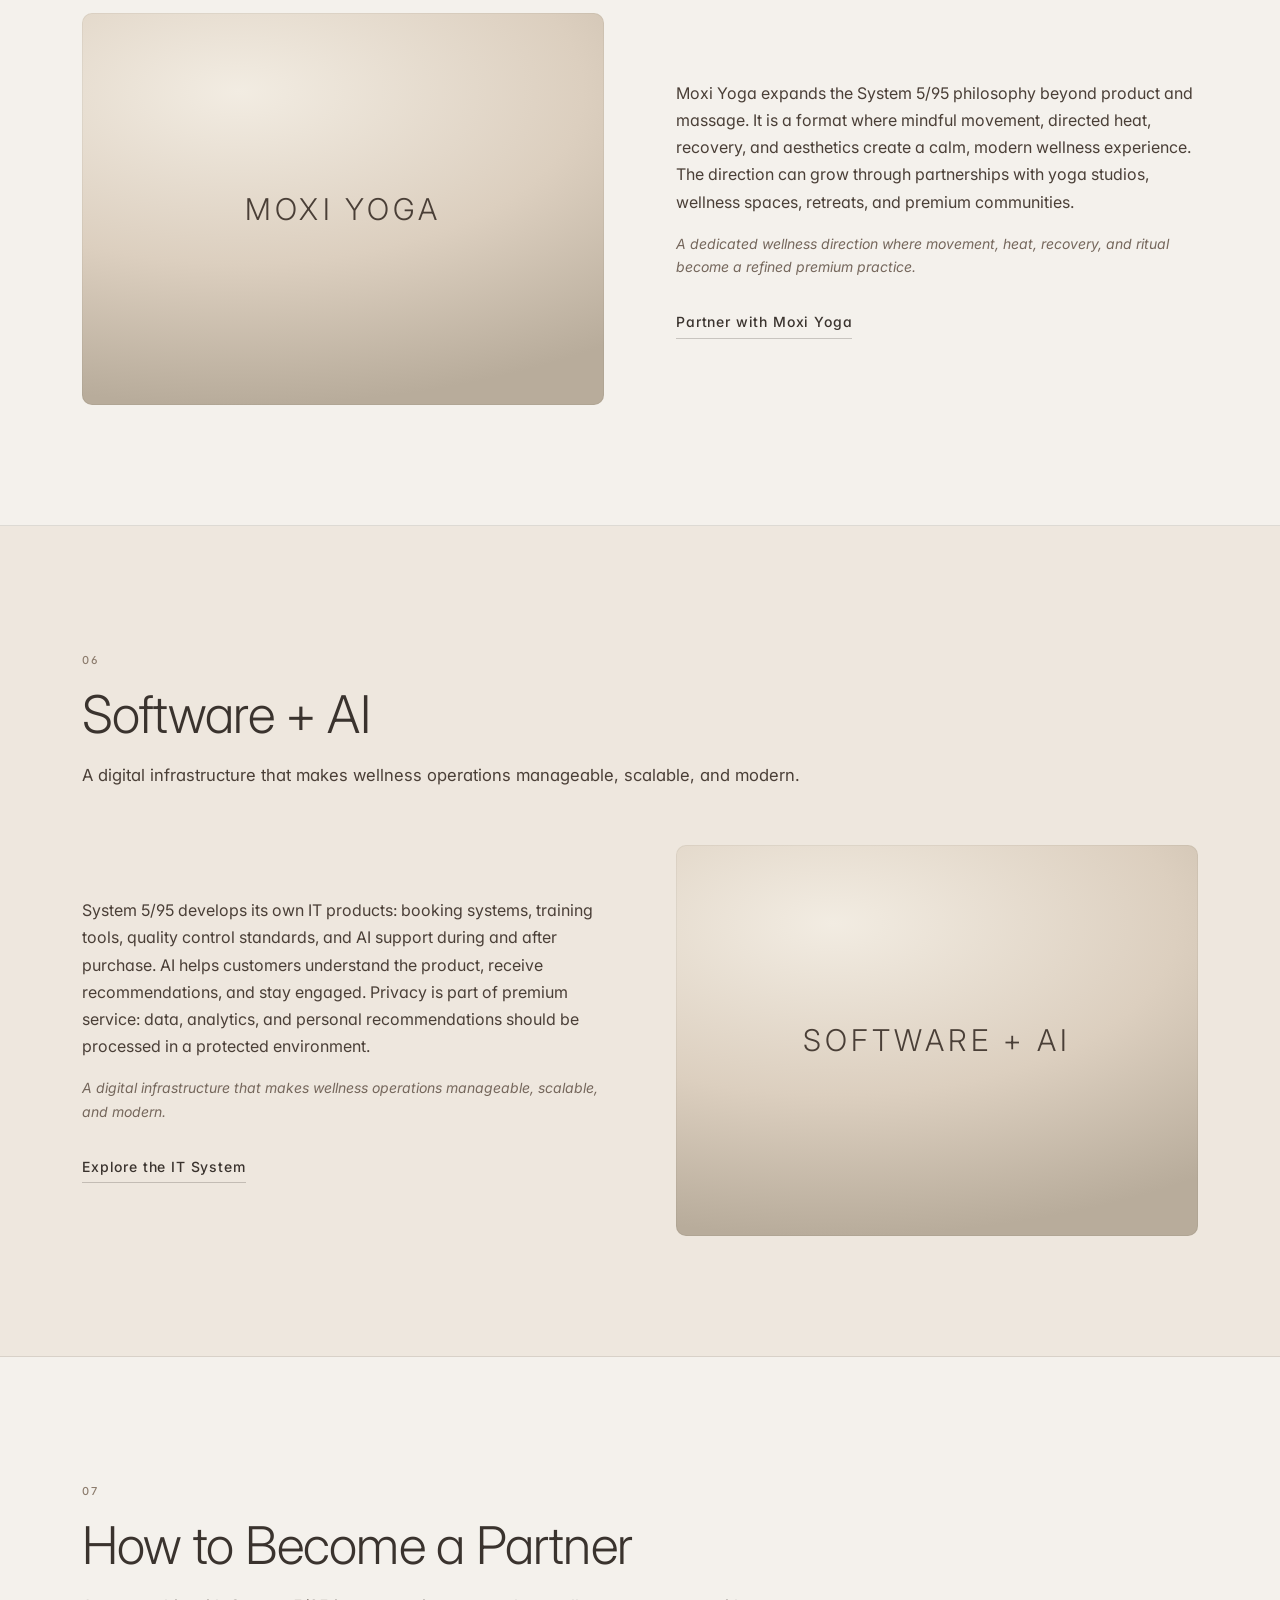
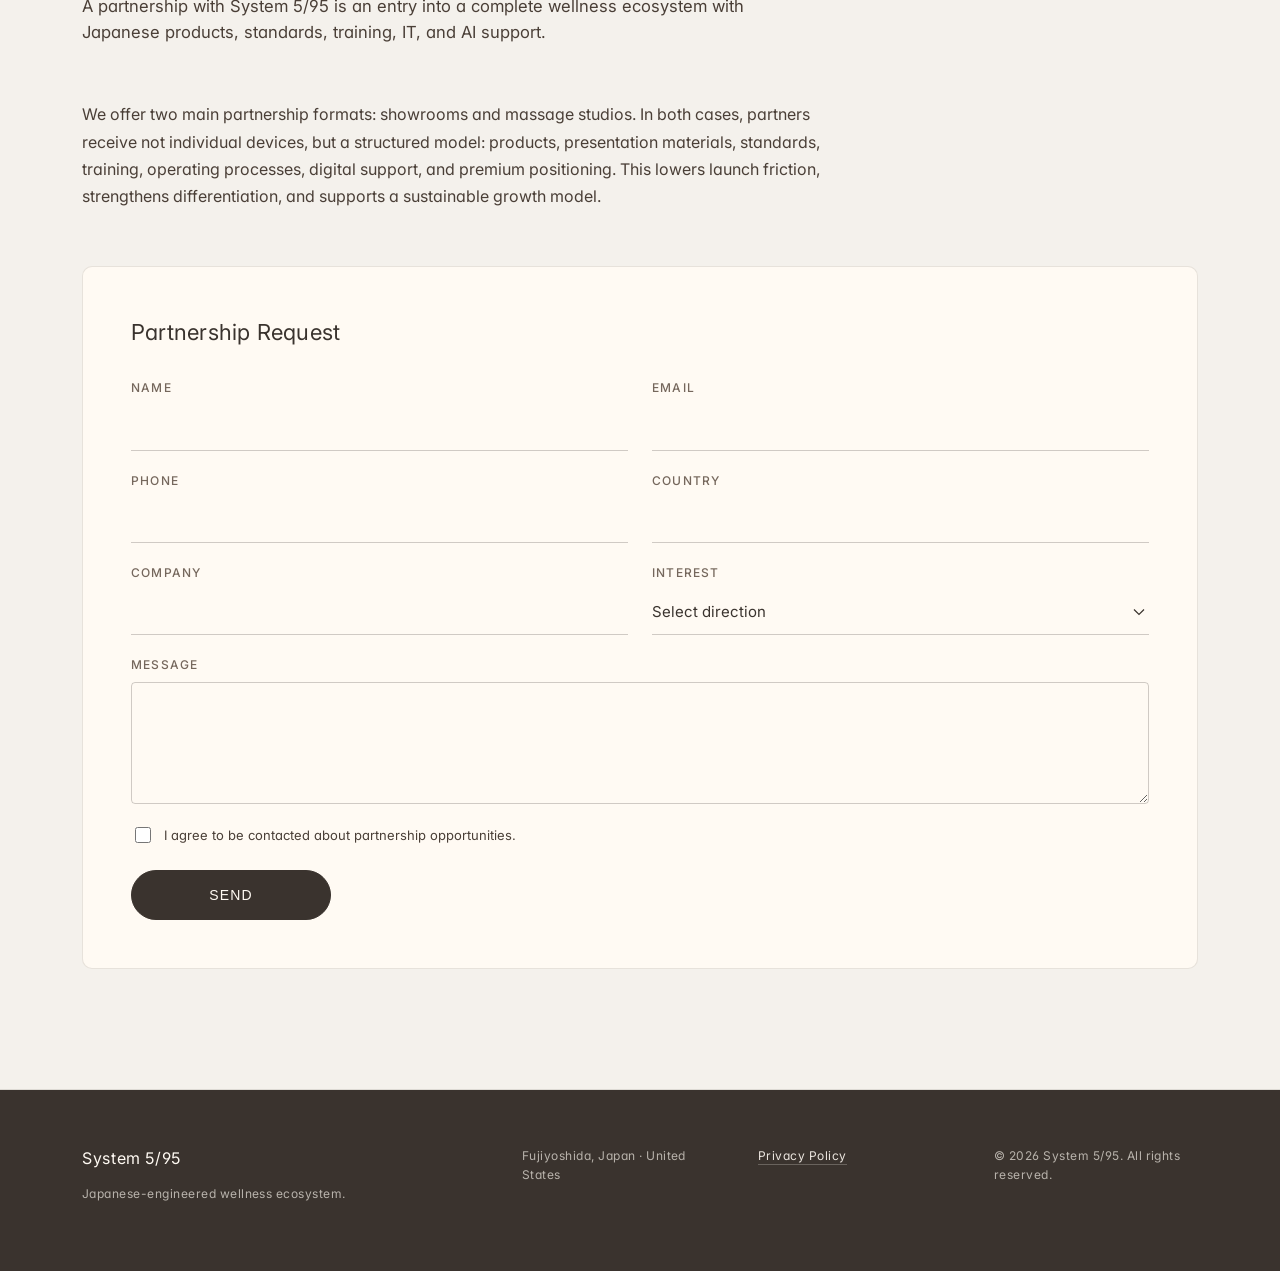
==== commit 4a263d92: "Add company logo and favicon - Copy grey-red SVG logo to images/logo.svg (vector, 12K) - Replace tex" ====
--- a/index.html
+++ b/index.html
@@ -27,14 +27,14 @@
   <link href="https://fonts.googleapis.com/css2?family=Inter:wght@300;400;500;600&family=Noto+Sans+JP:wght@300;400;500&family=Noto+Sans+Devanagari:wght@300;400;500&display=swap" rel="stylesheet">
 
   <link rel="stylesheet" href="style.css">
+  <link rel="icon" href="favicon.png" type="image/png" sizes="256x256">
 </head>
 <body>
 
 <header class="site-header" id="top">
   <div class="container header-inner">
     <a href="#top" class="brand" aria-label="System 5/95 — home">
-      <span class="brand-mark">S5/95</span>
-      <span class="brand-name">System&nbsp;5/95</span>
+      <img src="images/logo.svg" alt="System 5/95" class="logo-img">
     </a>
     <nav class="primary-nav" aria-label="Primary">
       <a href="#about-team"       data-i18n="nav.about">About</a>
--- a/style.css
+++ b/style.css
@@ -95,26 +95,13 @@
 
 .brand {
   display: inline-flex;
-  align-items: baseline;
-  gap: 10px;
-  color: var(--graphite);
-  font-weight: 500;
-  letter-spacing: 0.04em;
-  white-space: nowrap;
-}
-
-.brand-mark {
-  font-size: 13px;
-  font-weight: 500;
-  letter-spacing: 0.12em;
-  color: var(--smoky);
-  text-transform: uppercase;
-}
-
-.brand-name {
-  font-size: 18px;
-  font-weight: 400;
-  letter-spacing: 0.02em;
+  align-items: center;
+}
+
+.logo-img {
+  height: 40px;
+  width: auto;
+  display: block;
 }
 
 .primary-nav {
@@ -873,6 +860,7 @@
 
 @media (max-width: 768px) {
   :root { --header-h: 64px; }
+  .logo-img { height: 28px; }
   .container { padding: 0 24px; }
 
   .hero { padding: 96px 0 80px; }
@@ -905,7 +893,6 @@
   .avatar { font-size: 30px; }
   .partner-form { padding: 24px 20px; }
   .lang-switch button { padding: 5px 9px; font-size: 11px; }
-  .brand-name { display: none; }
 }
 
 body.nav-open { overflow: hidden; }
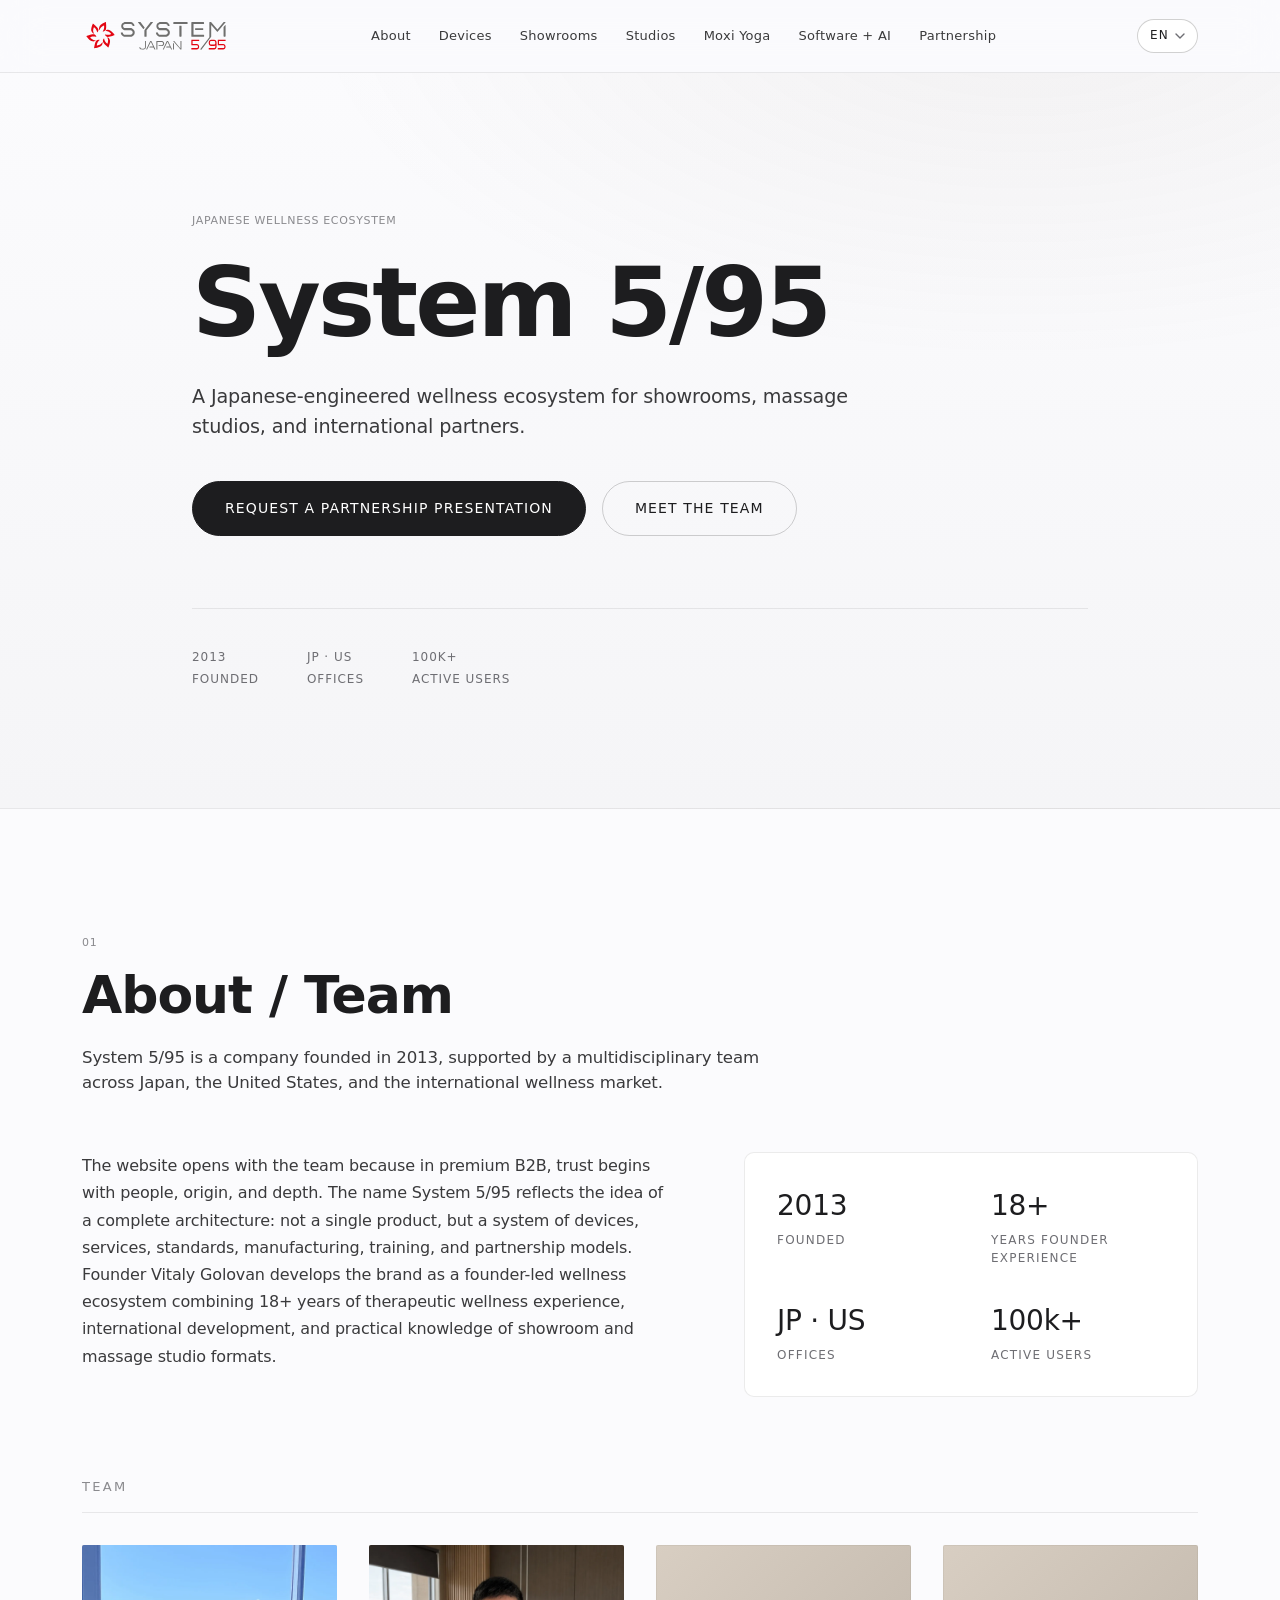
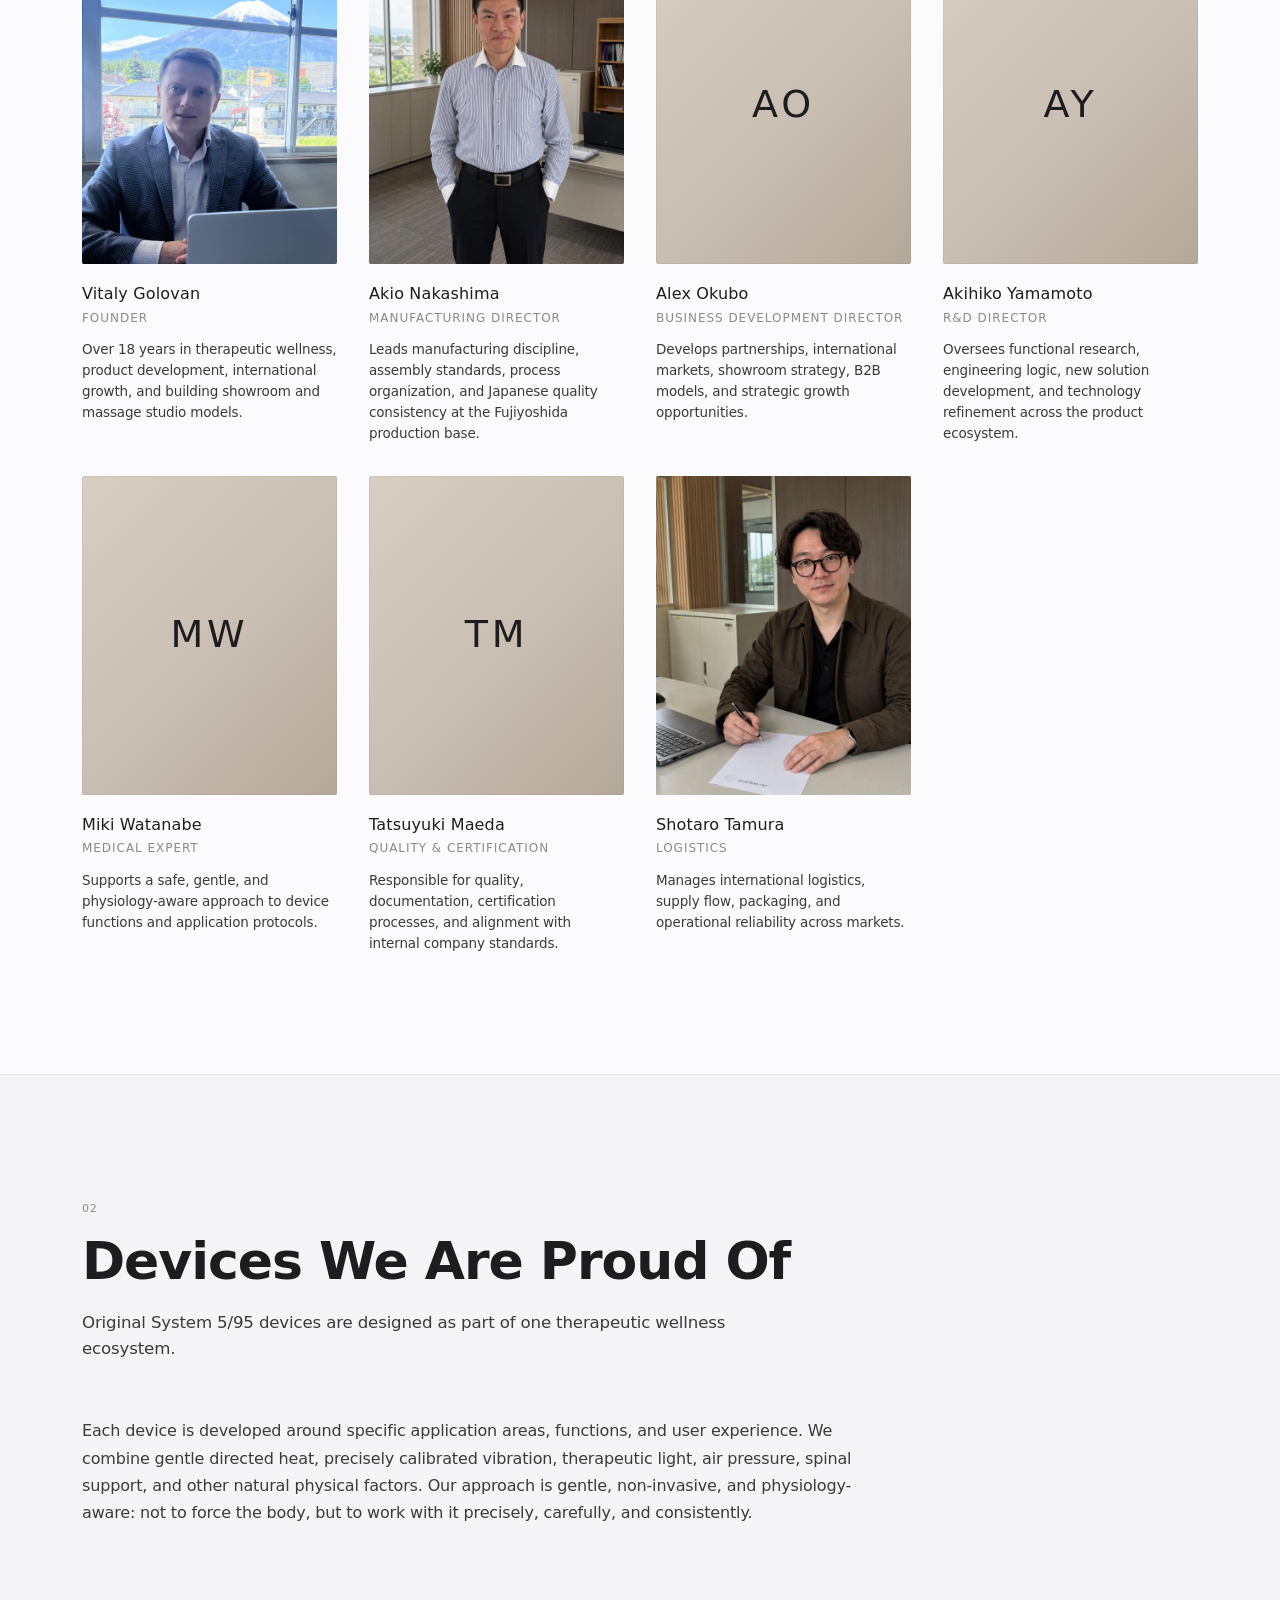
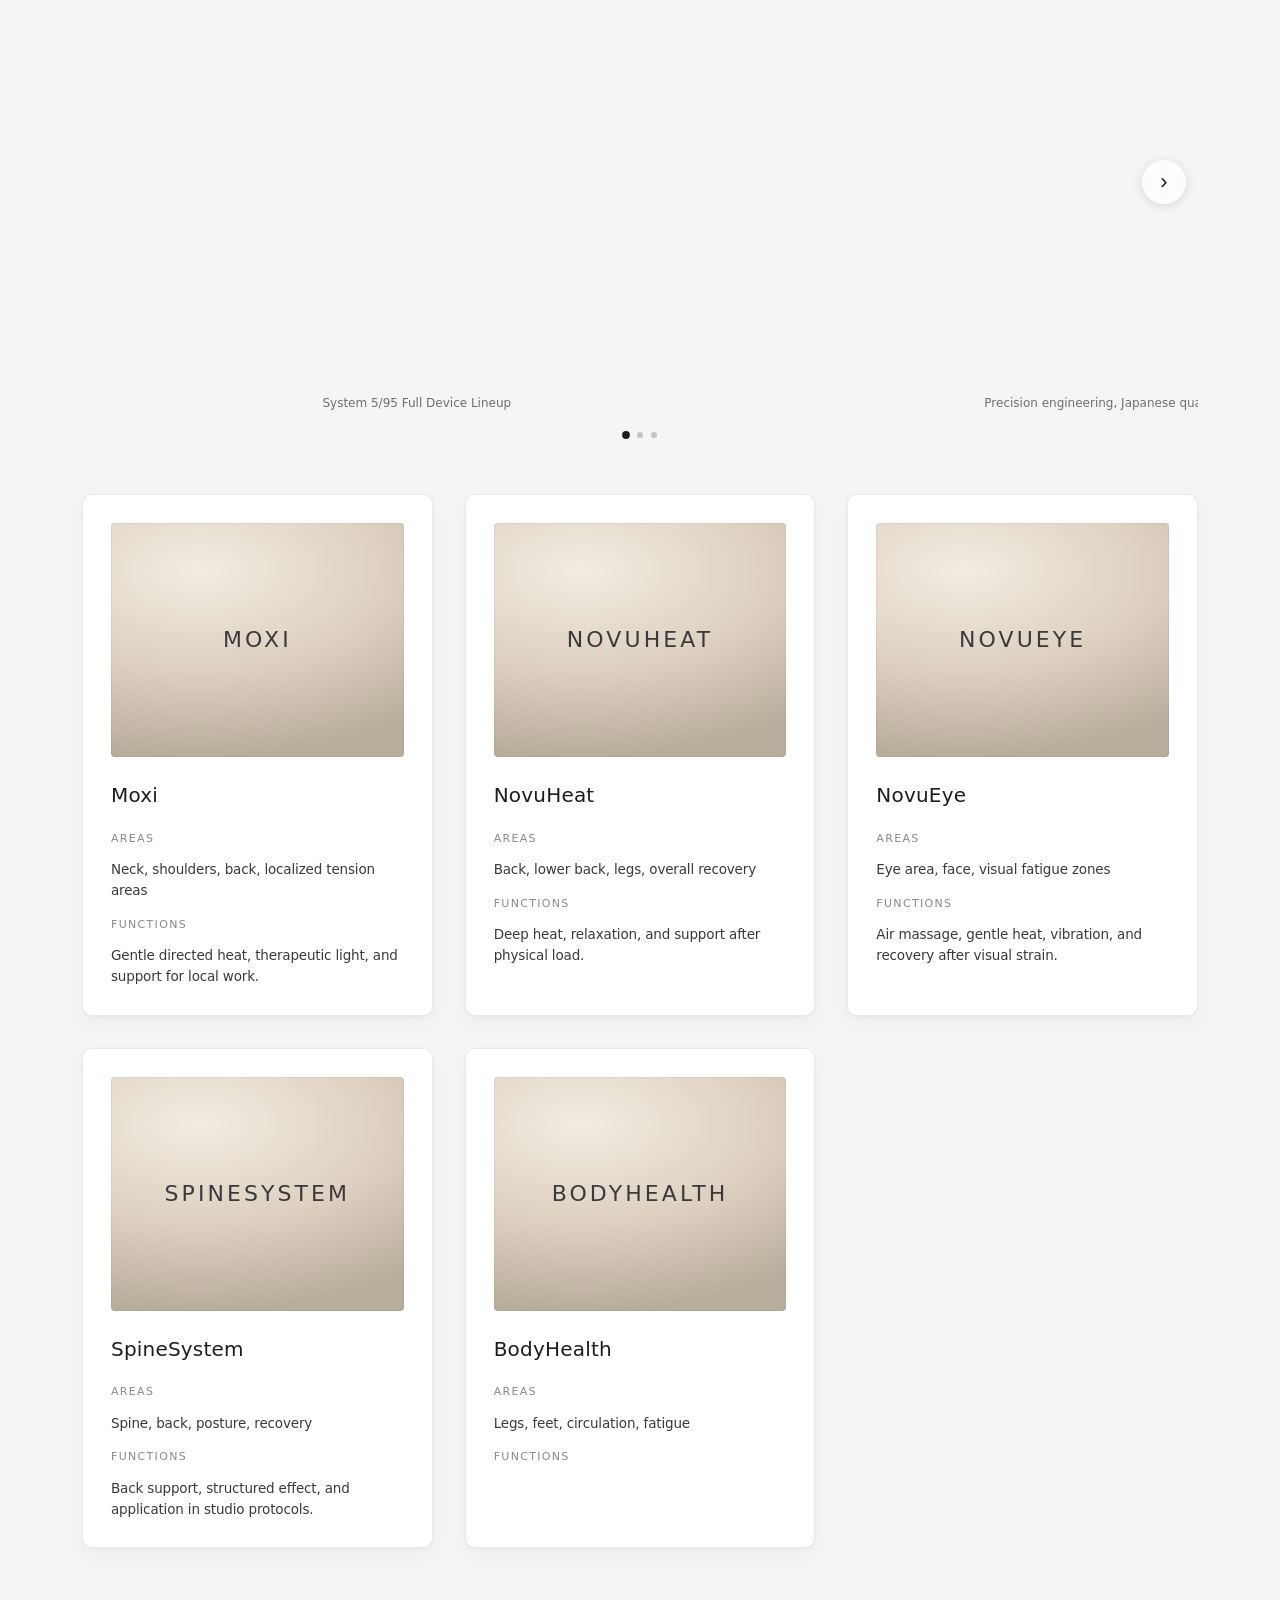
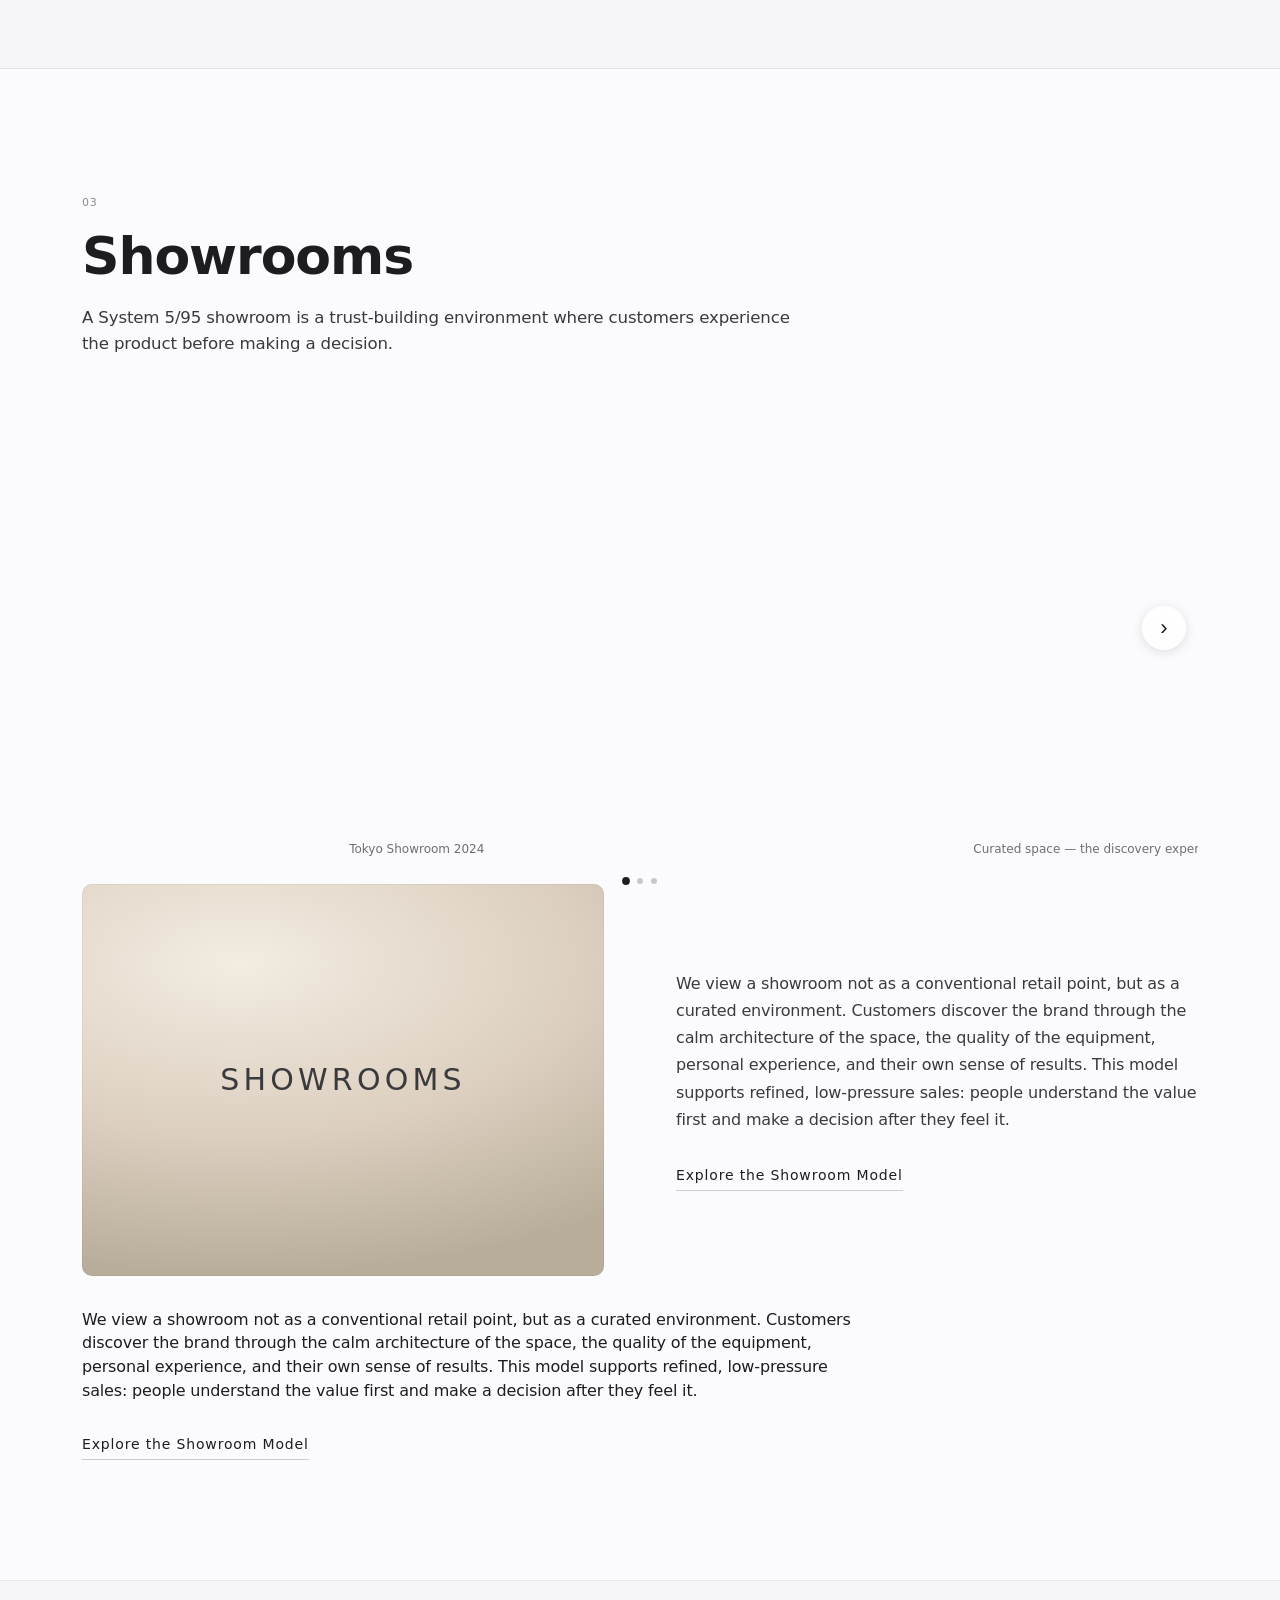
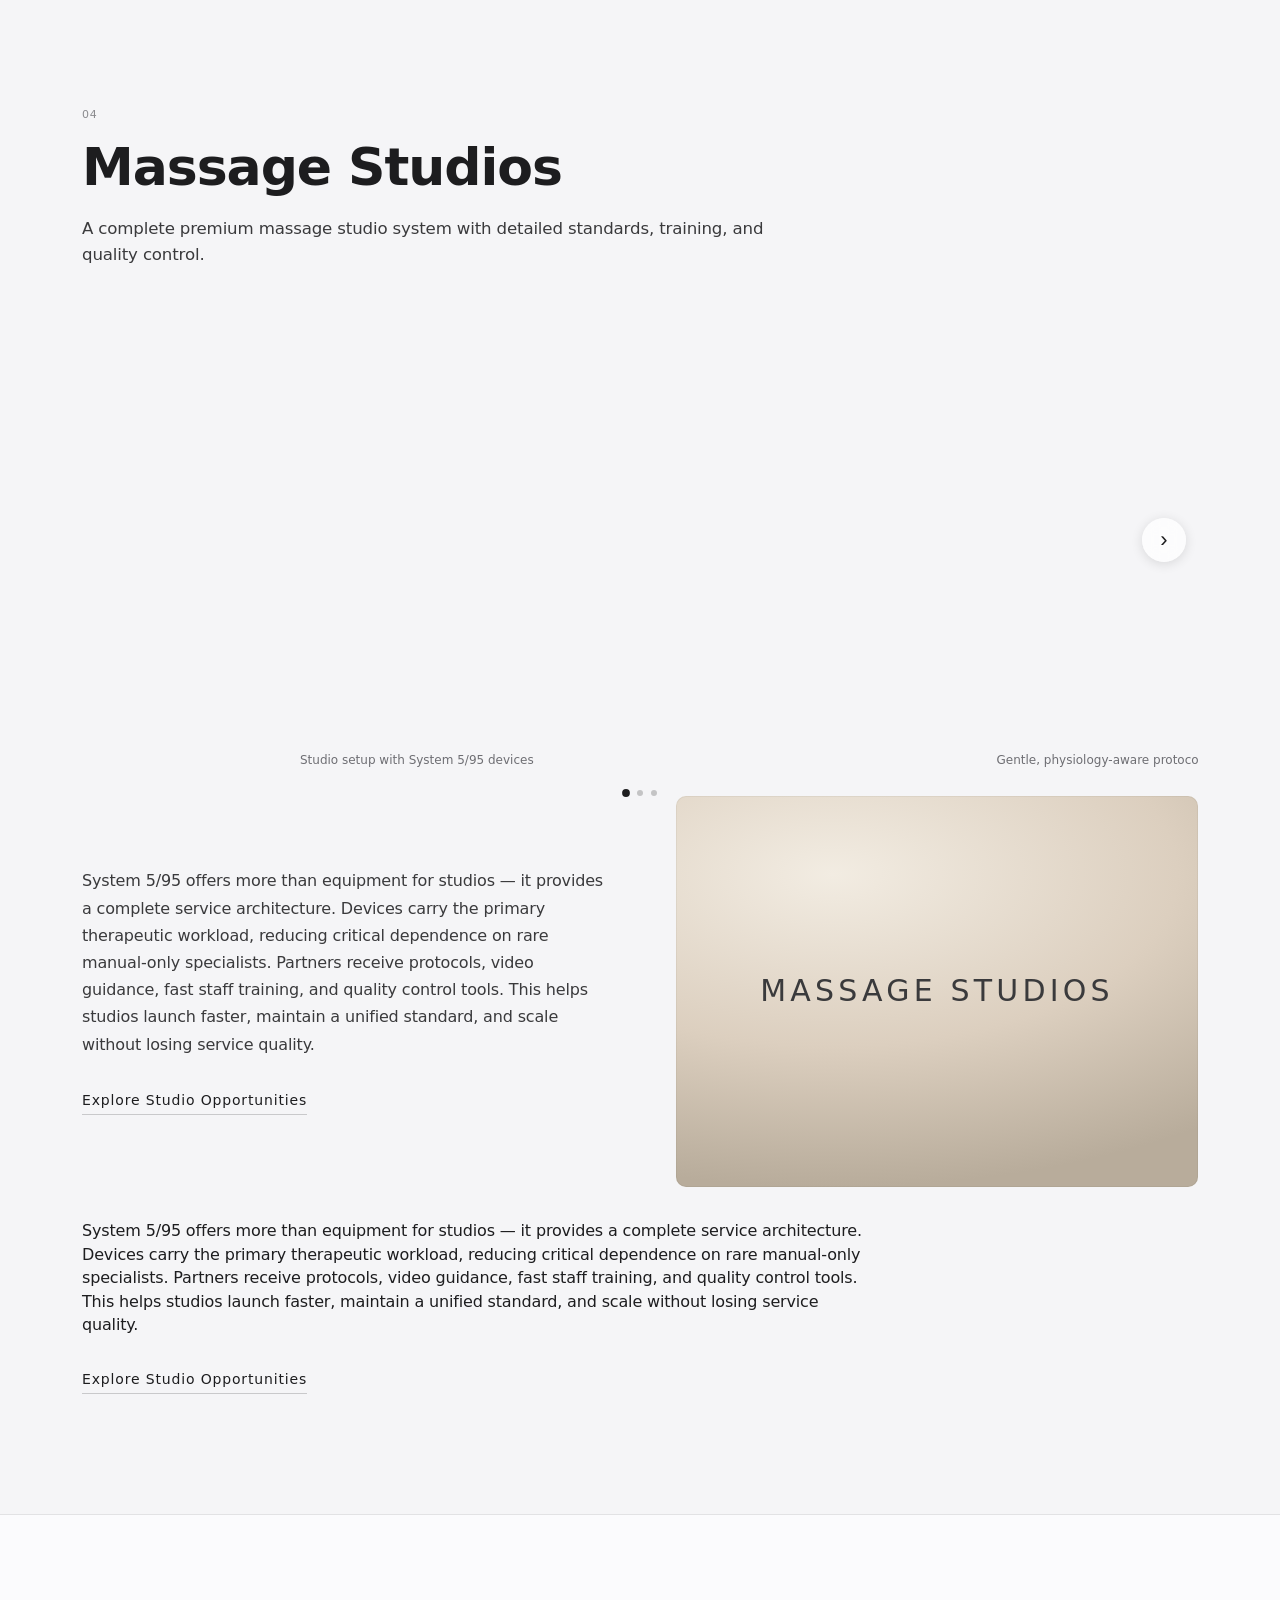
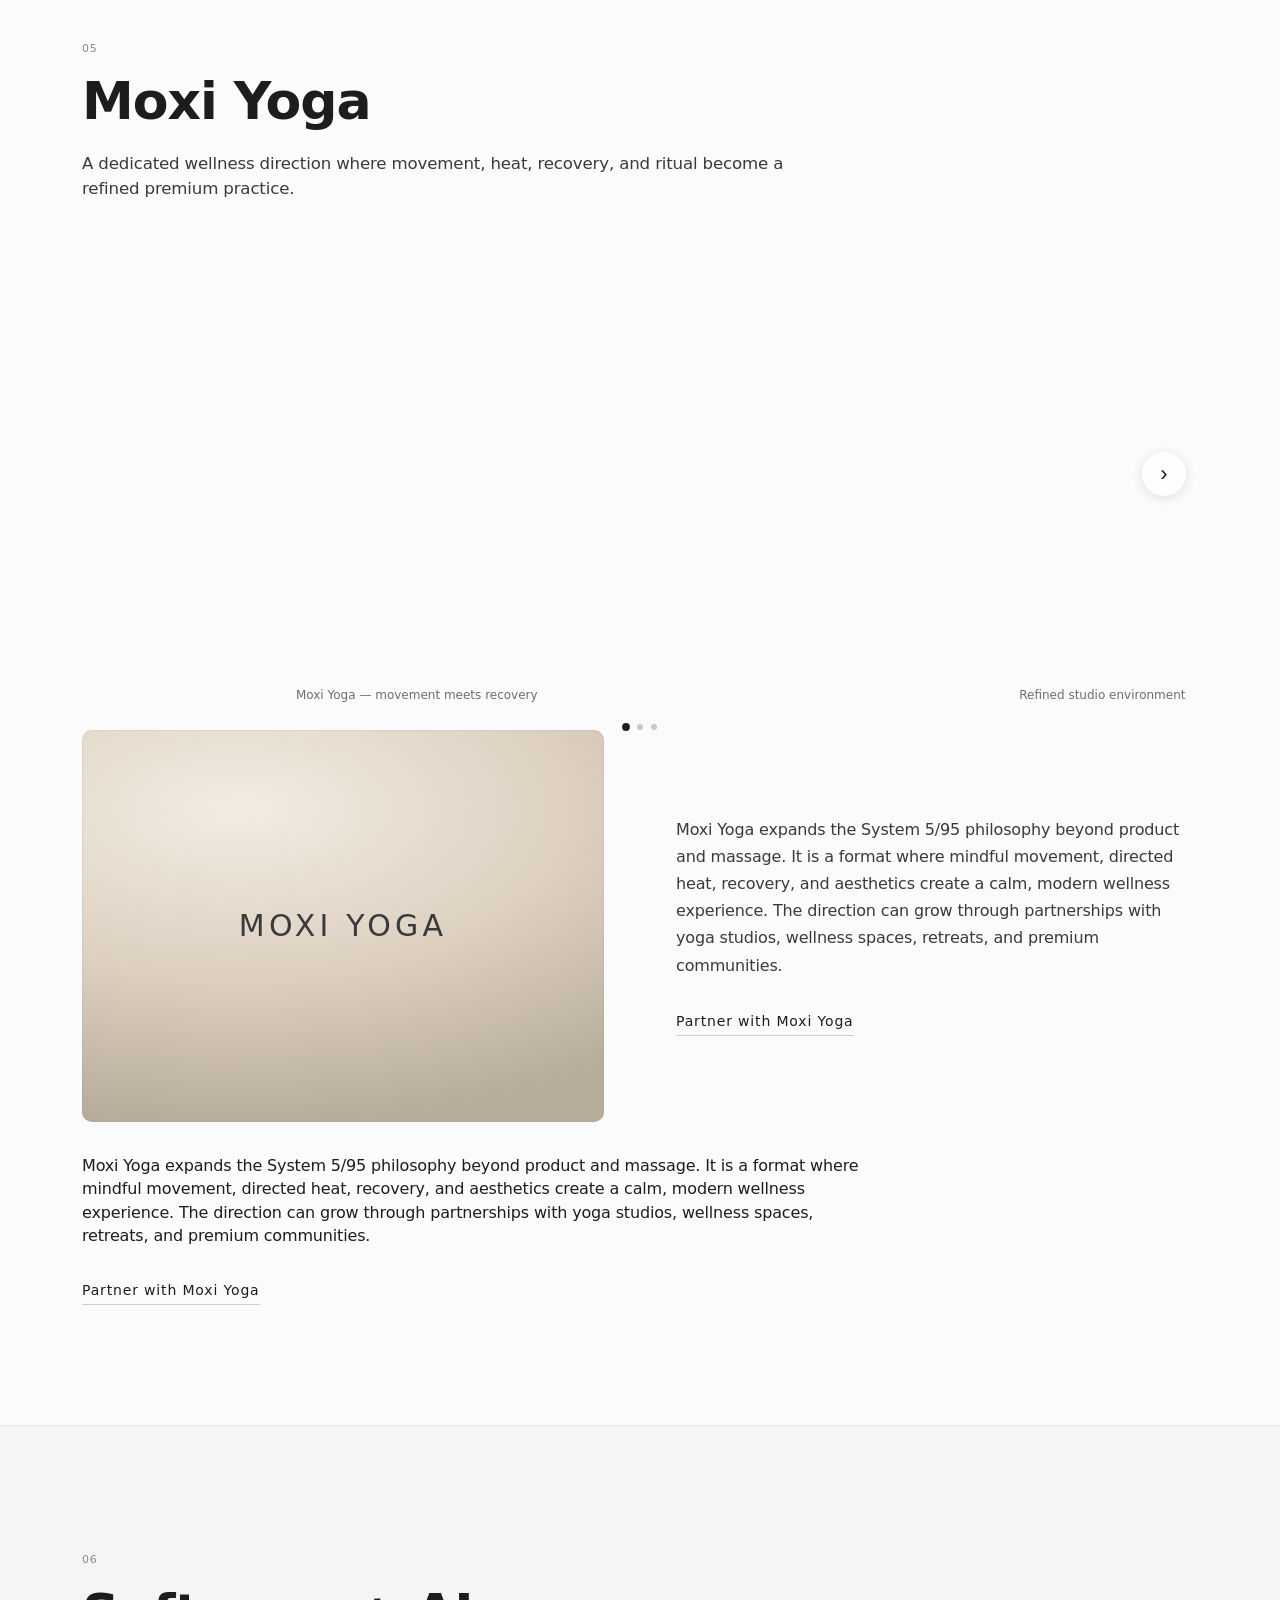
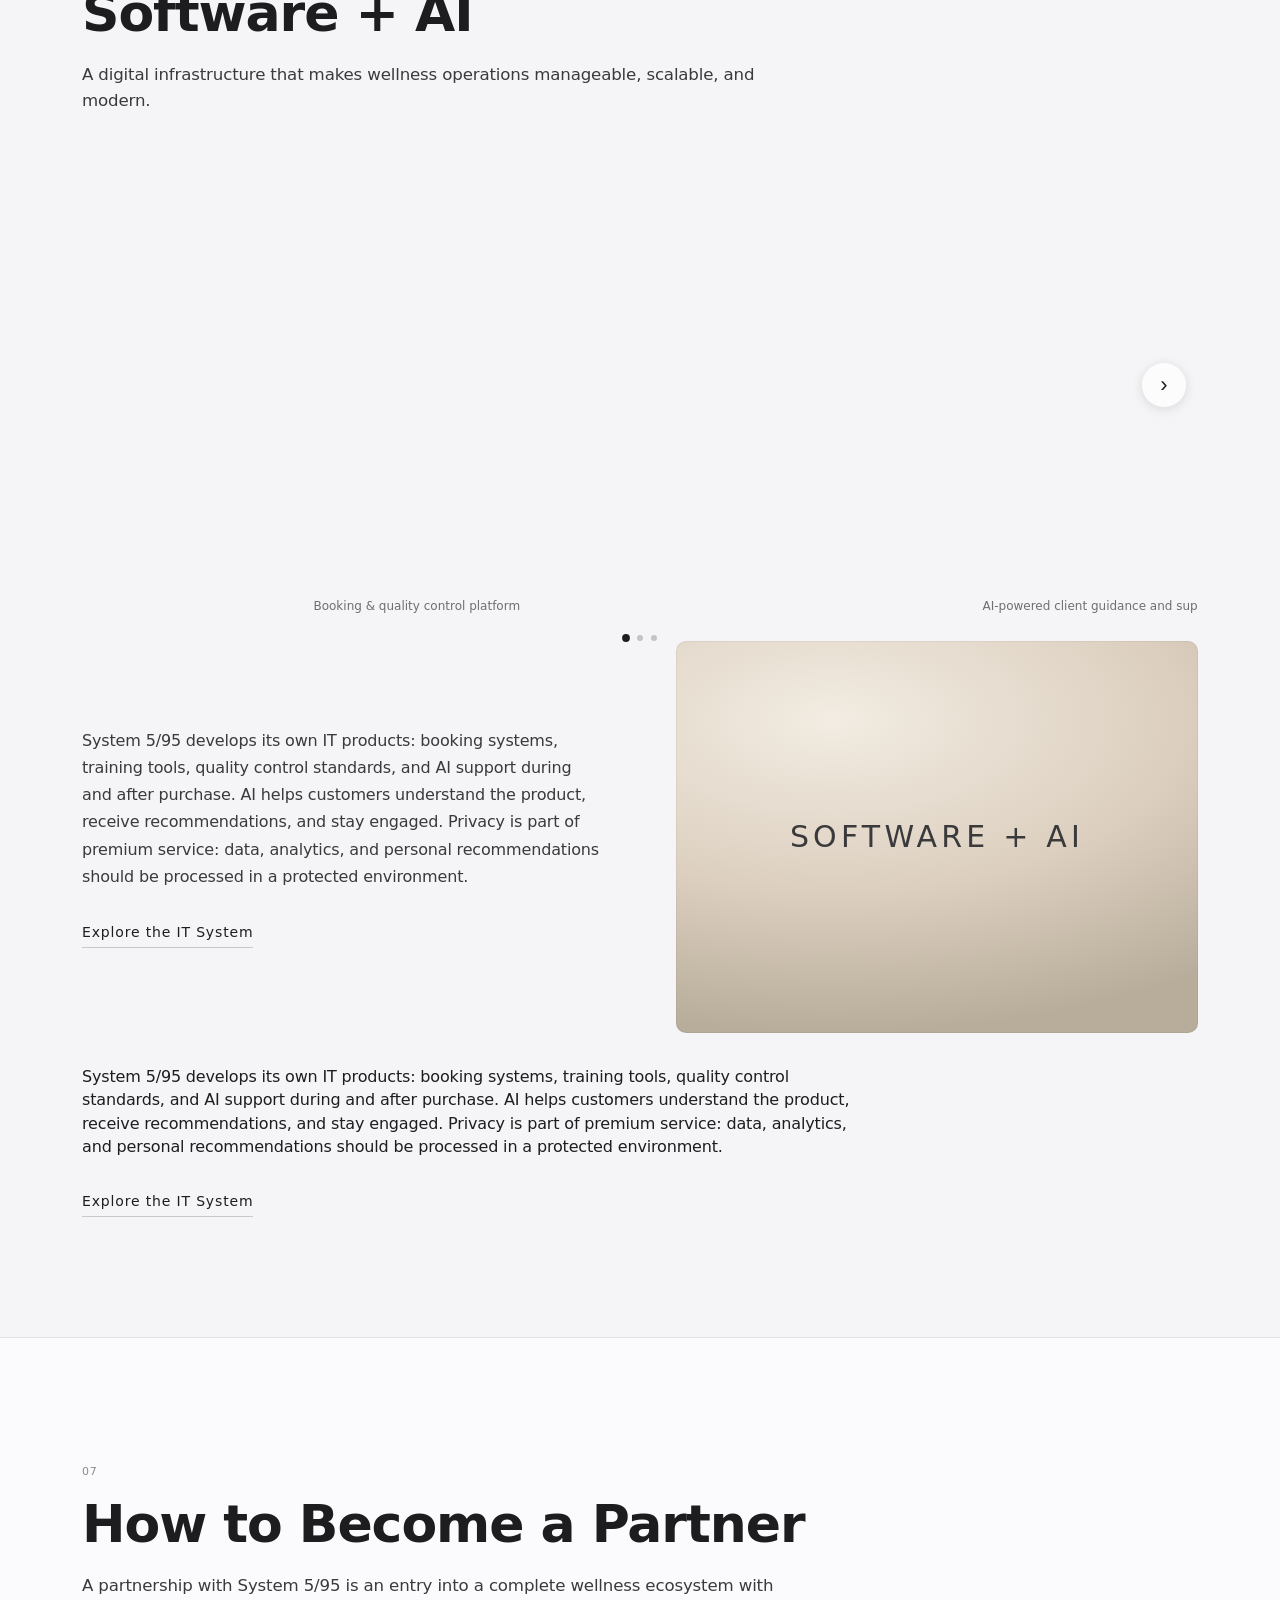
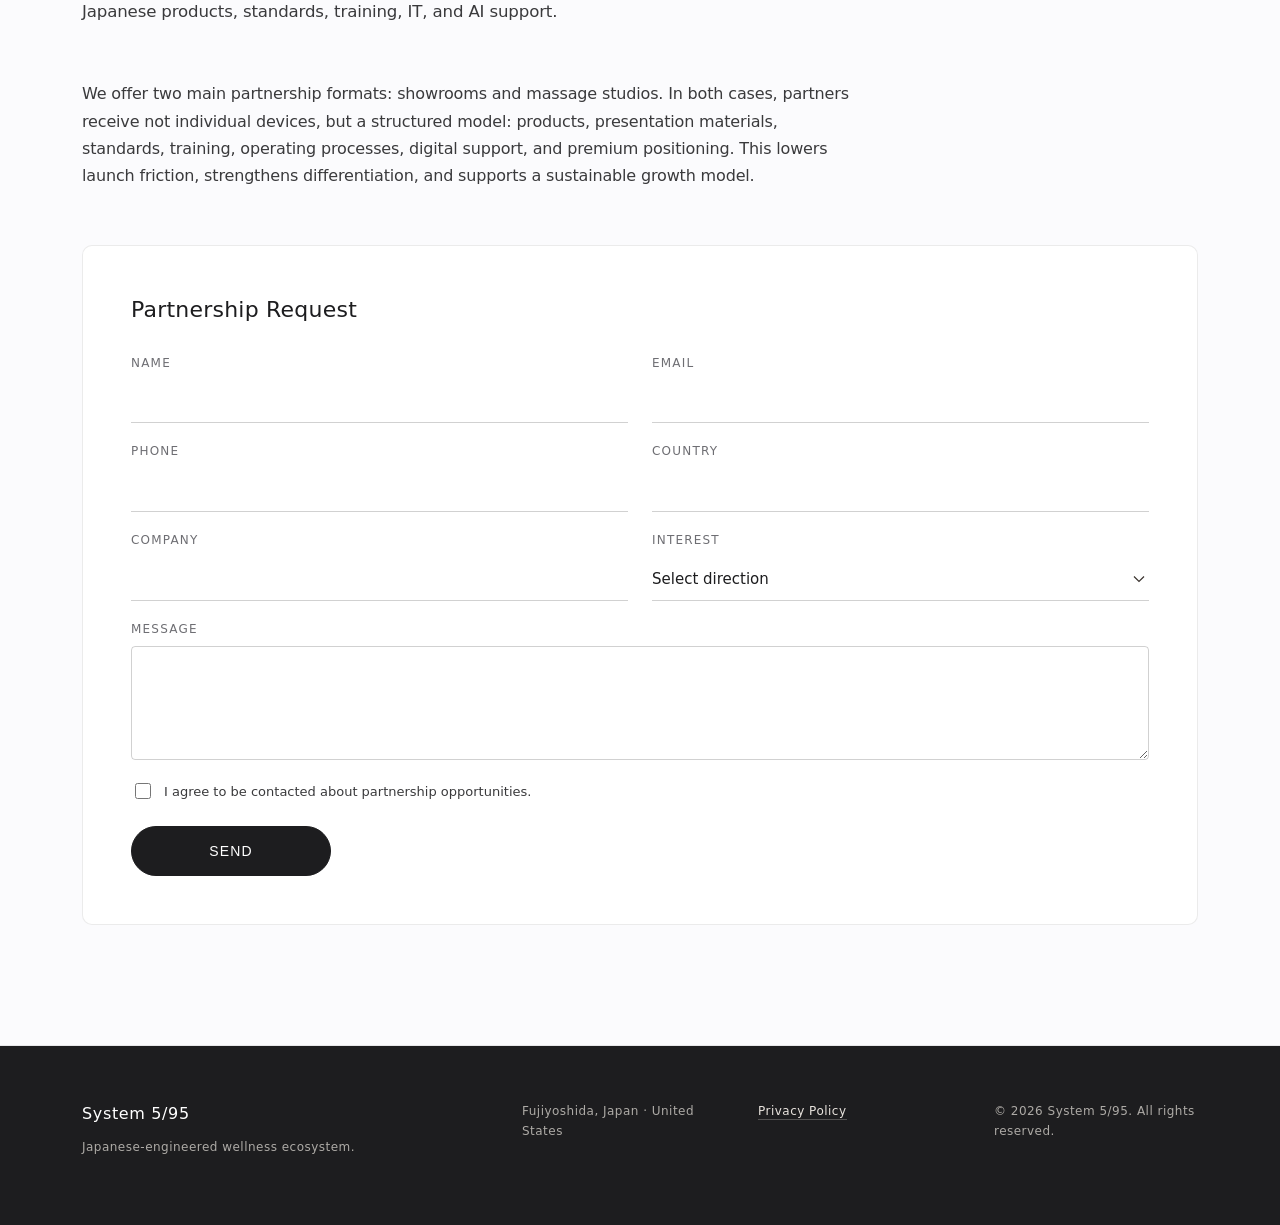
==== commit 0bcc8fcb: "Add horizontal media carousels to content blocks Architecture: - _media.gallery in content.json hold" ====
--- a/index.html
+++ b/index.html
@@ -139,6 +139,7 @@
     <div class="prose prose-wide">
       <p data-i18n="devices.body"></p>
     </div>
+    <div id="gallery-devices" class="gallery-mount" hidden></div>
     <div class="device-grid" id="device-grid">
       <!-- rendered by script.js -->
     </div>
@@ -153,16 +154,20 @@
       <h2 data-i18n="showrooms.title">Showrooms</h2>
       <p class="section-sub" data-i18n="showrooms.subtitle"></p>
     </header>
-    <div class="split">
+    <div id="gallery-showrooms" class="gallery-mount" hidden></div>
+    <div class="split" id="split-showrooms">
       <div class="visual-tile" id="tile-showrooms">
         <img class="tile-img" src="images/section-showrooms.jpg" alt="" loading="lazy" onerror="this.style.display='none'">
         <span class="tile-fallback">Showrooms</span>
       </div>
       <div class="prose">
         <p data-i18n="showrooms.body"></p>
-        <p class="caption" data-i18n="showrooms.subtitle"></p>
         <a href="#partnership" class="btn-link" data-i18n="showrooms.cta">Explore the Showroom Model →</a>
       </div>
+    </div>
+    <div id="prose-showrooms" class="gallery-prose prose-wide" hidden>
+      <p data-i18n="showrooms.body"></p>
+      <a href="#partnership" class="btn-link" data-i18n="showrooms.cta">Explore the Showroom Model →</a>
     </div>
   </div>
 </section>
@@ -175,16 +180,20 @@
       <h2 data-i18n="studios.title">Massage Studios</h2>
       <p class="section-sub" data-i18n="studios.subtitle"></p>
     </header>
-    <div class="split reverse">
+    <div id="gallery-studios" class="gallery-mount" hidden></div>
+    <div class="split reverse" id="split-studios">
       <div class="visual-tile" id="tile-studios">
         <img class="tile-img" src="images/section-studios.jpg" alt="" loading="lazy" onerror="this.style.display='none'">
         <span class="tile-fallback">Massage Studios</span>
       </div>
       <div class="prose">
         <p data-i18n="studios.body"></p>
-        <p class="caption" data-i18n="studios.subtitle"></p>
         <a href="#partnership" class="btn-link" data-i18n="studios.cta">Explore Studio Opportunities →</a>
       </div>
+    </div>
+    <div id="prose-studios" class="gallery-prose prose-wide" hidden>
+      <p data-i18n="studios.body"></p>
+      <a href="#partnership" class="btn-link" data-i18n="studios.cta">Explore Studio Opportunities →</a>
     </div>
   </div>
 </section>
@@ -197,16 +206,20 @@
       <h2 data-i18n="moxi.title">Moxi Yoga</h2>
       <p class="section-sub" data-i18n="moxi.subtitle"></p>
     </header>
-    <div class="split">
+    <div id="gallery-moxi" class="gallery-mount" hidden></div>
+    <div class="split" id="split-moxi">
       <div class="visual-tile" id="tile-moxi">
         <img class="tile-img" src="images/section-moxi-yoga.jpg" alt="" loading="lazy" onerror="this.style.display='none'">
         <span class="tile-fallback">Moxi Yoga</span>
       </div>
       <div class="prose">
         <p data-i18n="moxi.body"></p>
-        <p class="caption" data-i18n="moxi.subtitle"></p>
         <a href="#partnership" class="btn-link" data-i18n="moxi.cta">Partner with Moxi Yoga →</a>
       </div>
+    </div>
+    <div id="prose-moxi" class="gallery-prose prose-wide" hidden>
+      <p data-i18n="moxi.body"></p>
+      <a href="#partnership" class="btn-link" data-i18n="moxi.cta">Partner with Moxi Yoga →</a>
     </div>
   </div>
 </section>
@@ -219,16 +232,21 @@
       <h2 data-i18n="software.title">Software + AI</h2>
       <p class="section-sub" data-i18n="software.subtitle"></p>
     </header>
-    <div class="split reverse">
+    <div id="gallery-software" class="gallery-mount" hidden></div>
+    <div class="split reverse" id="split-software">
       <div class="visual-tile" id="tile-software">
         <img class="tile-img" src="images/section-software-ai.jpg" alt="" loading="lazy" onerror="this.style.display='none'">
         <span class="tile-fallback">Software + AI</span>
       </div>
       <div class="prose">
         <p data-i18n="software.body"></p>
-        <p class="caption" data-i18n="software.subtitle"></p>
         <a href="#partnership" class="btn-link" data-i18n="software.cta">Explore the IT System →</a>
       </div>
+    </div>
+    <div id="prose-software" class="gallery-prose prose-wide" hidden>
+      <p data-i18n="software.body"></p>
+      <a href="#partnership" class="btn-link" data-i18n="software.cta">Explore the IT System →</a>
+    </div>
     </div>
   </div>
 </section>
--- a/style.css
+++ b/style.css
@@ -1,15 +1,15 @@
 :root {
-  --bg: #f4f1ec;
-  --bg-alt: #eee7de;
-  --surface: #fffaf3;
+  --bg: #fbfbfd;
+  --bg-alt: #f5f5f7;
+  --surface: #ffffff;
   --taupe: #c8beb2;
   --taupe-soft: #d8cec2;
-  --smoky: #8c7c6d;
-  --graphite: #3a332e;
-  --ink: #4a3f37;
-  --muted: #75675c;
-  --line: rgba(58, 51, 46, 0.12);
-  --line-strong: rgba(58, 51, 46, 0.24);
+  --smoky: #8a8a8e;
+  --graphite: #1d1d1f;
+  --ink: #3a3a3c;
+  --muted: #6e6e73;
+  --line: rgba(0, 0, 0, 0.08);
+  --line-strong: rgba(0, 0, 0, 0.18);
   --accent: #66564b;
   --radius-sm: 2px;
   --radius-md: 4px;
@@ -33,10 +33,11 @@
 
 body {
   margin: 0;
-  font-family: 'Inter', 'Noto Sans JP', -apple-system, BlinkMacSystemFont, 'Helvetica Neue', Arial, sans-serif;
+  font-family: -apple-system, BlinkMacSystemFont, "SF Pro Display", "SF Pro Text", system-ui, 'Inter', 'Noto Sans JP', 'Helvetica Neue', Arial, sans-serif;
   font-weight: 400;
   font-size: 16px;
-  line-height: 1.6;
+  line-height: 1.47;
+  letter-spacing: -0.01em;
   color: var(--graphite);
   background: var(--bg);
   -webkit-font-smoothing: antialiased;
@@ -79,9 +80,9 @@
   position: sticky;
   top: 0;
   z-index: 100;
-  background: rgba(244, 241, 236, 0.85);
-  backdrop-filter: saturate(140%) blur(12px);
-  -webkit-backdrop-filter: saturate(140%) blur(12px);
+  background: rgba(251, 251, 253, 0.80);
+  backdrop-filter: saturate(180%) blur(20px);
+  -webkit-backdrop-filter: saturate(180%) blur(20px);
   border-bottom: 1px solid var(--line);
 }
 
@@ -288,16 +289,16 @@
   font-size: 11px;
   font-weight: 500;
   text-transform: uppercase;
-  letter-spacing: 0.18em;
+  letter-spacing: 0.06em;
   color: var(--smoky);
   margin: 0 0 24px;
 }
 
 .hero-title {
-  font-size: clamp(48px, 8vw, 104px);
-  font-weight: 300;
-  line-height: 1.02;
-  letter-spacing: -0.02em;
+  font-size: clamp(48px, 9vw, 96px);
+  font-weight: 600;
+  line-height: 1.05;
+  letter-spacing: -0.03em;
   color: var(--graphite);
   margin: 0 0 28px;
 }
@@ -305,7 +306,7 @@
 .hero-lede {
   font-size: clamp(17px, 1.5vw, 22px);
   line-height: 1.55;
-  font-weight: 300;
+  font-weight: 400;
   color: var(--ink);
   max-width: 720px;
   margin: 0 0 40px;
@@ -415,16 +416,16 @@
   display: inline-block;
   font-size: 11px;
   font-weight: 500;
-  letter-spacing: 0.22em;
+  letter-spacing: 0.06em;
   color: var(--smoky);
   margin-bottom: 16px;
 }
 
 .section-head h2 {
   font-size: clamp(32px, 4.5vw, 52px);
-  font-weight: 300;
+  font-weight: 600;
   line-height: 1.1;
-  letter-spacing: -0.015em;
+  letter-spacing: -0.02em;
   color: var(--graphite);
   margin: 0 0 20px;
 }
@@ -634,6 +635,7 @@
   padding: 28px;
   display: flex;
   flex-direction: column;
+  box-shadow: 0 1px 3px rgba(0,0,0,0.04), 0 8px 24px rgba(0,0,0,0.04);
   transition: transform .25s var(--easing), box-shadow .25s var(--easing), border-color .25s var(--easing);
 }
 
@@ -801,6 +803,137 @@
 }
 
 .partner-form button[type="submit"] { min-width: 200px; }
+
+/* ---------- Gallery / Carousel ---------- */
+
+.gallery-mount { margin-top: 40px; }
+.gallery-prose { margin-top: 32px; }
+
+/* Carousel wrapper */
+.carousel {
+  position: relative;
+  outline: none;
+}
+
+/* Scrollable track */
+.carousel-track {
+  display: flex;
+  gap: 16px;
+  overflow-x: auto;
+  scroll-snap-type: x mandatory;
+  -webkit-overflow-scrolling: touch;
+  scrollbar-width: none;
+  padding-bottom: 4px;
+}
+.carousel-track::-webkit-scrollbar { display: none; }
+
+/* Individual slide */
+.carousel-slide {
+  flex: 0 0 60%;
+  scroll-snap-align: center;
+  border-radius: var(--radius-lg);
+  overflow: hidden;
+}
+.carousel-slide:first-child { scroll-snap-align: start; }
+.carousel-slide:last-child  { scroll-snap-align: end; }
+
+.slide-frame {
+  margin: 0;
+  width: 100%;
+  height: 100%;
+  display: block;
+  position: relative;
+}
+
+/* Media inside slide */
+.slide-media {
+  display: block;
+  width: 100%;
+  aspect-ratio: 16 / 10;
+  object-fit: cover;
+  border-radius: var(--radius-lg);
+  background: radial-gradient(120% 80% at 30% 20%, #f2ece2 0%, #dccfbf 55%, #b8ac9b 100%);
+}
+video.slide-media {
+  background: #1d1d1f;
+}
+
+/* Single-item carousel: full-width, no peek */
+.carousel.carousel--single .carousel-slide {
+  flex: 0 0 100%;
+}
+
+/* Caption */
+.slide-caption {
+  font-size: 12px;
+  color: var(--muted);
+  letter-spacing: 0;
+  margin: 10px 0 0;
+  display: block;
+  text-align: center;
+}
+
+/* Nav buttons */
+.carousel-btn {
+  position: absolute;
+  top: calc(50% - 20px);
+  transform: translateY(-50%);
+  width: 44px;
+  height: 44px;
+  border-radius: 50%;
+  border: none;
+  background: rgba(255, 255, 255, 0.72);
+  backdrop-filter: blur(8px);
+  -webkit-backdrop-filter: blur(8px);
+  box-shadow: 0 2px 12px rgba(0,0,0,0.12);
+  cursor: pointer;
+  font-size: 22px;
+  line-height: 1;
+  color: var(--graphite);
+  display: flex;
+  align-items: center;
+  justify-content: center;
+  transition: background .2s, opacity .2s;
+  z-index: 2;
+}
+.carousel-btn:hover { background: rgba(255,255,255,0.92); }
+.carousel-btn:disabled { opacity: 0; pointer-events: none; }
+.carousel-prev { left: 12px; }
+.carousel-next { right: 12px; }
+
+/* Dots */
+.carousel-dots {
+  display: flex;
+  justify-content: center;
+  gap: 8px;
+  margin-top: 16px;
+}
+.carousel-dot {
+  width: 6px;
+  height: 6px;
+  border-radius: 50%;
+  border: none;
+  padding: 0;
+  background: rgba(0,0,0,0.2);
+  cursor: pointer;
+  transition: background .2s, transform .2s;
+}
+.carousel-dot[aria-selected="true"] {
+  background: var(--graphite);
+  transform: scale(1.3);
+}
+
+/* Mobile */
+@media (max-width: 768px) {
+  .carousel-slide { flex: 0 0 90%; }
+  .carousel-btn { display: none; }
+  .slide-media { aspect-ratio: 4 / 3; }
+}
+
+/* Tablet */
+@media (min-width: 769px) and (max-width: 1024px) {
+  .carousel-slide { flex: 0 0 70%; }
+}
 
 /* ---------- Footer ---------- */
 .site-footer {
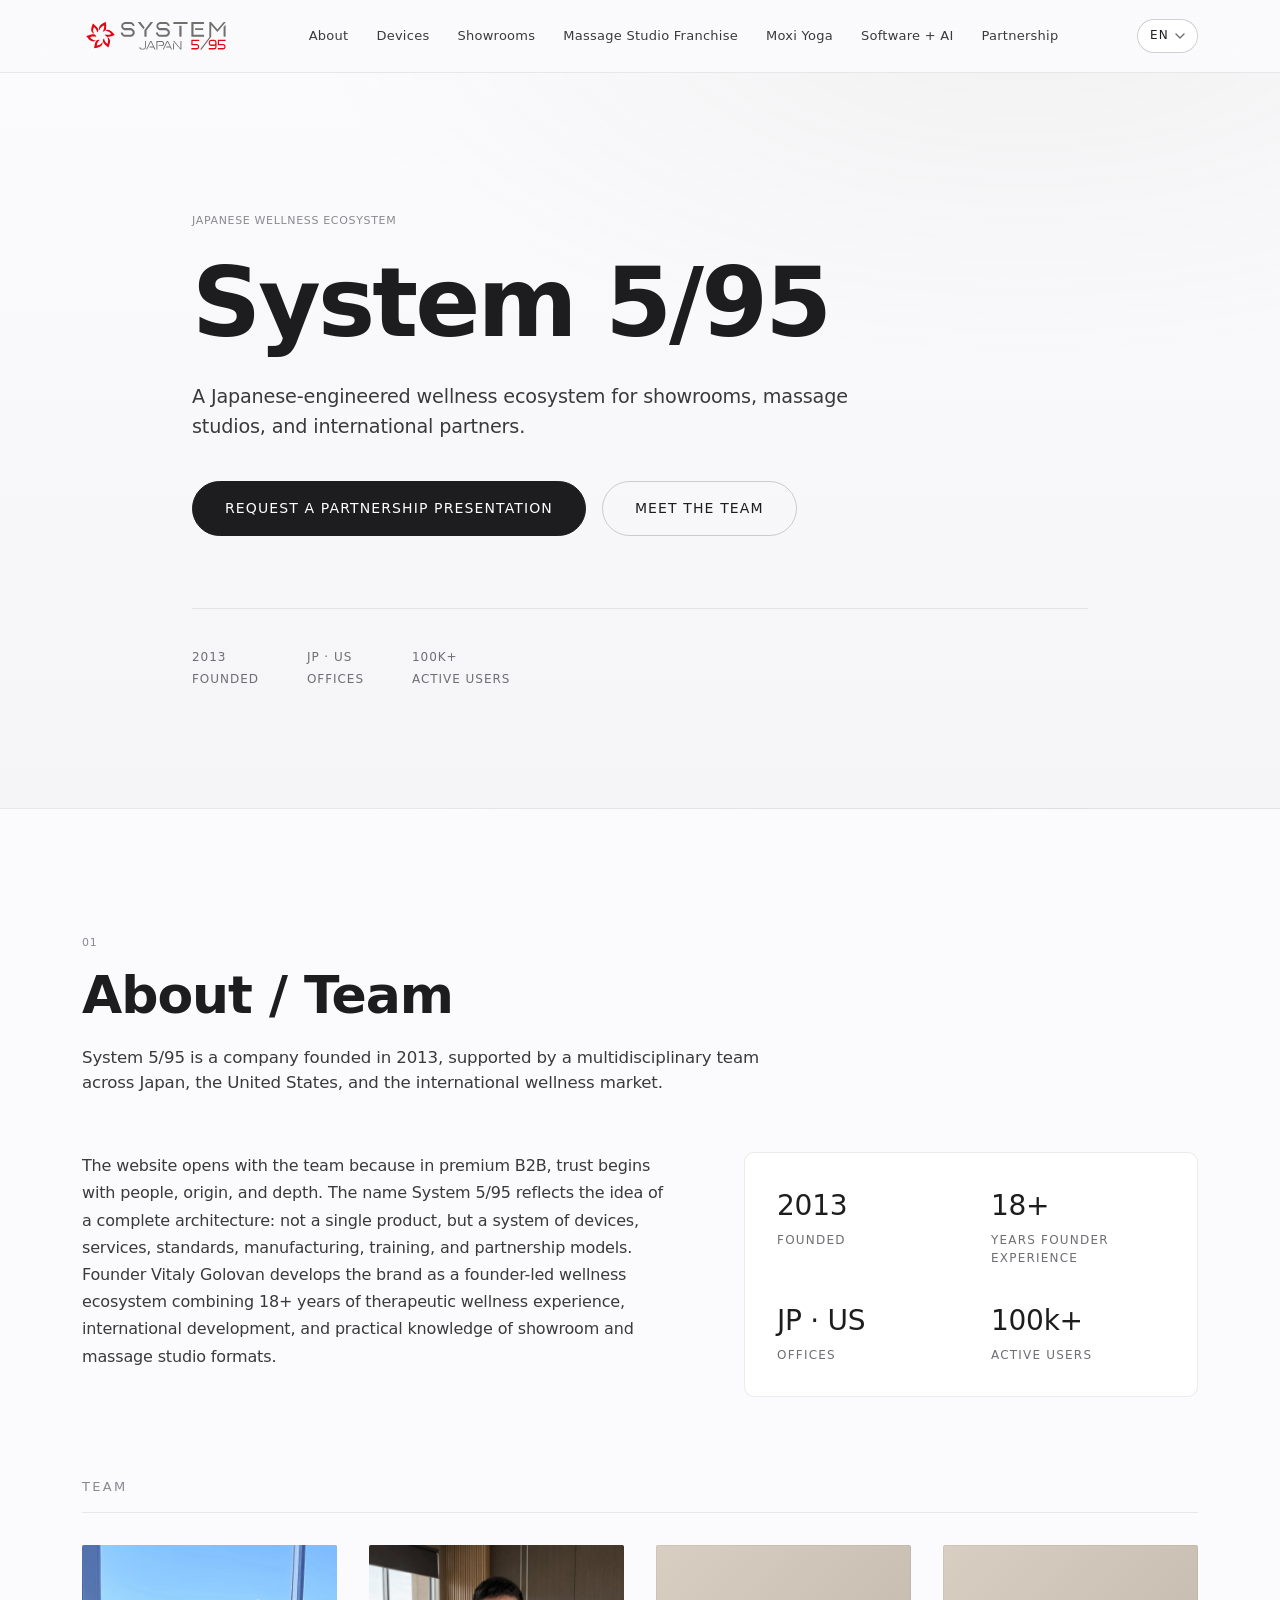
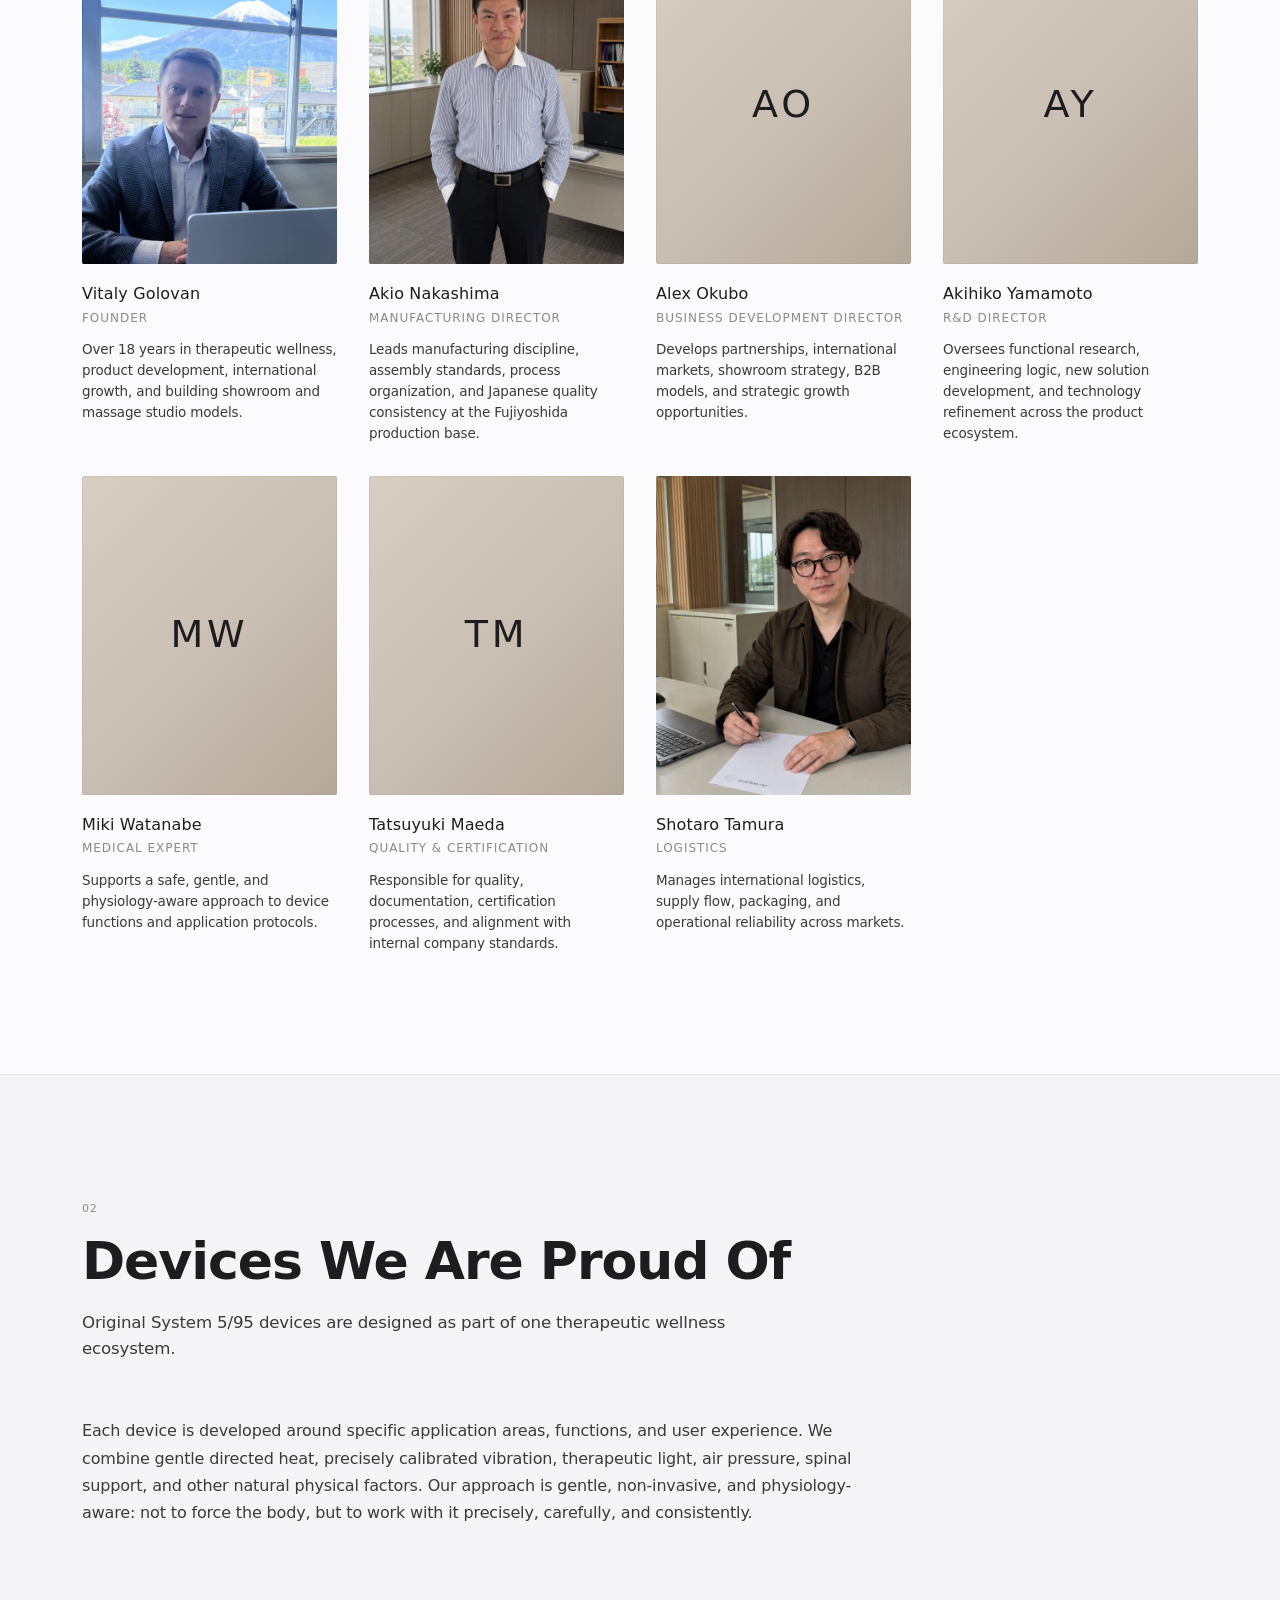
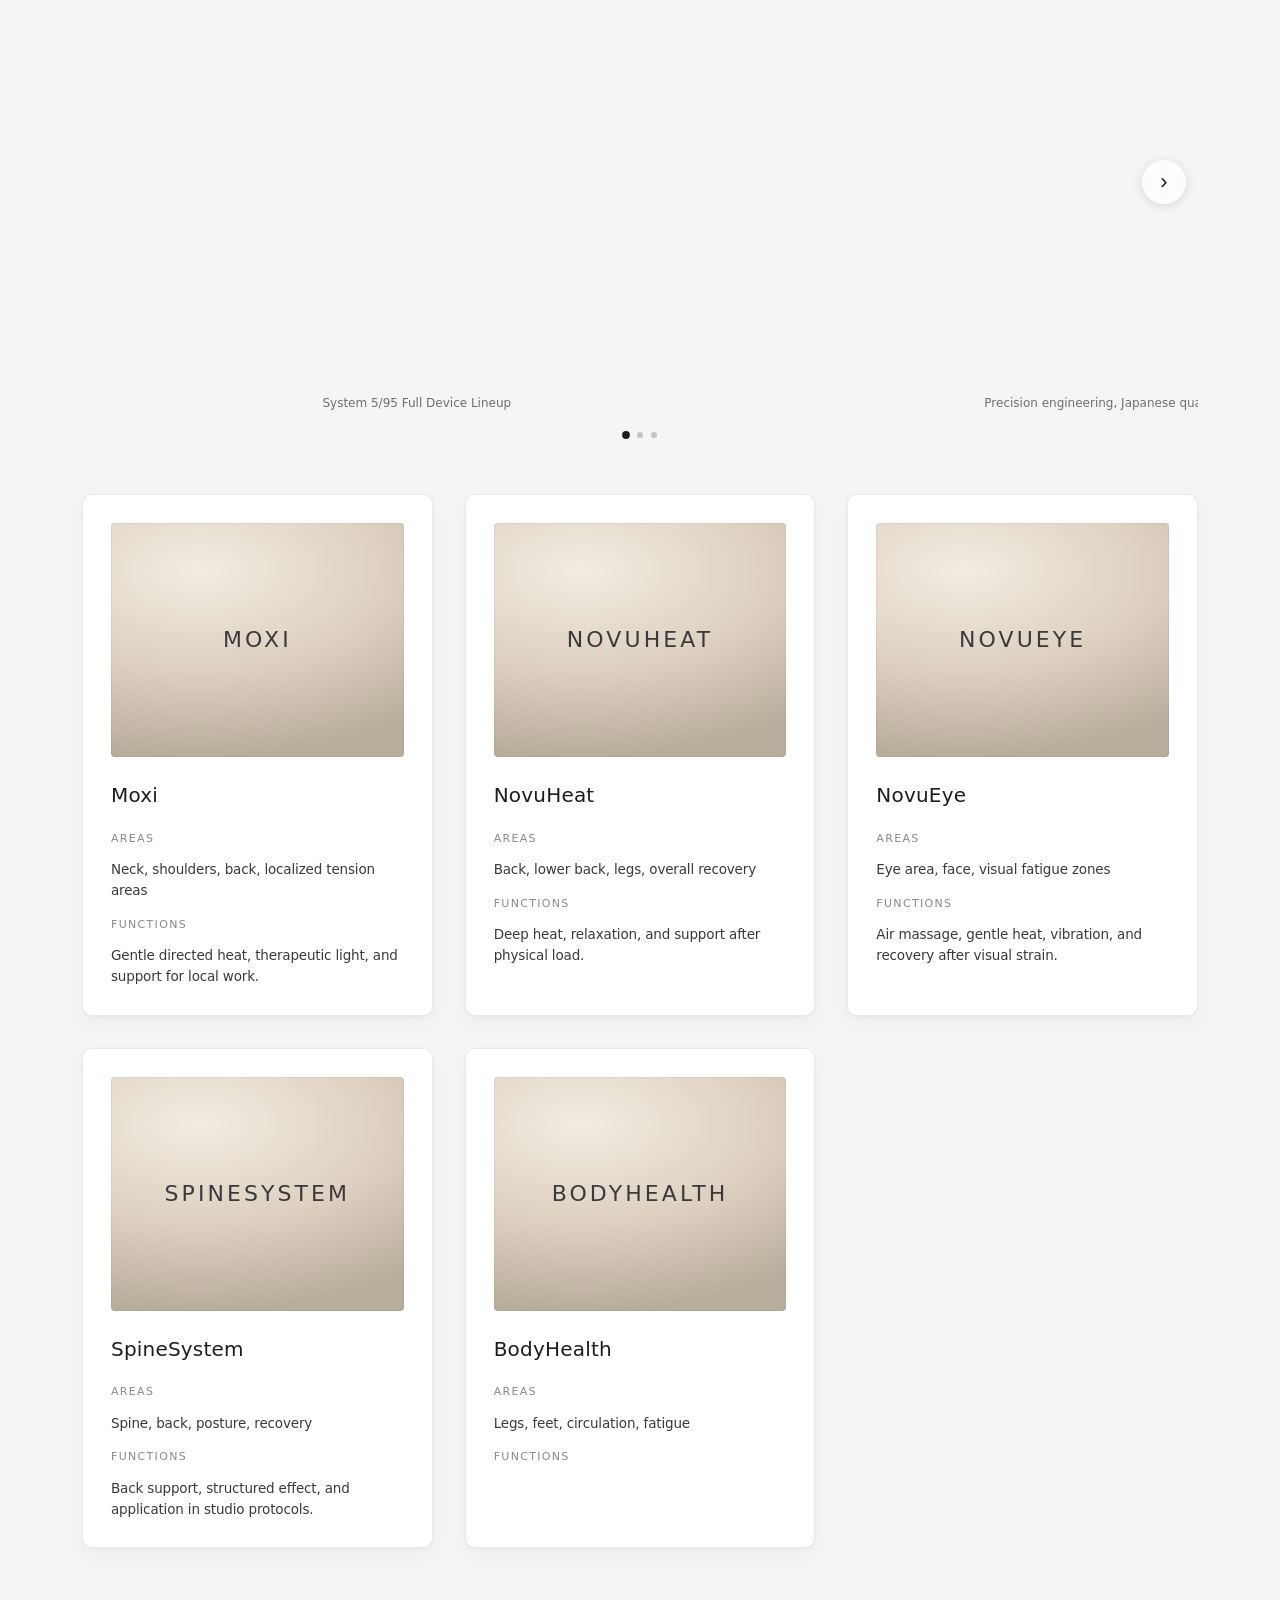
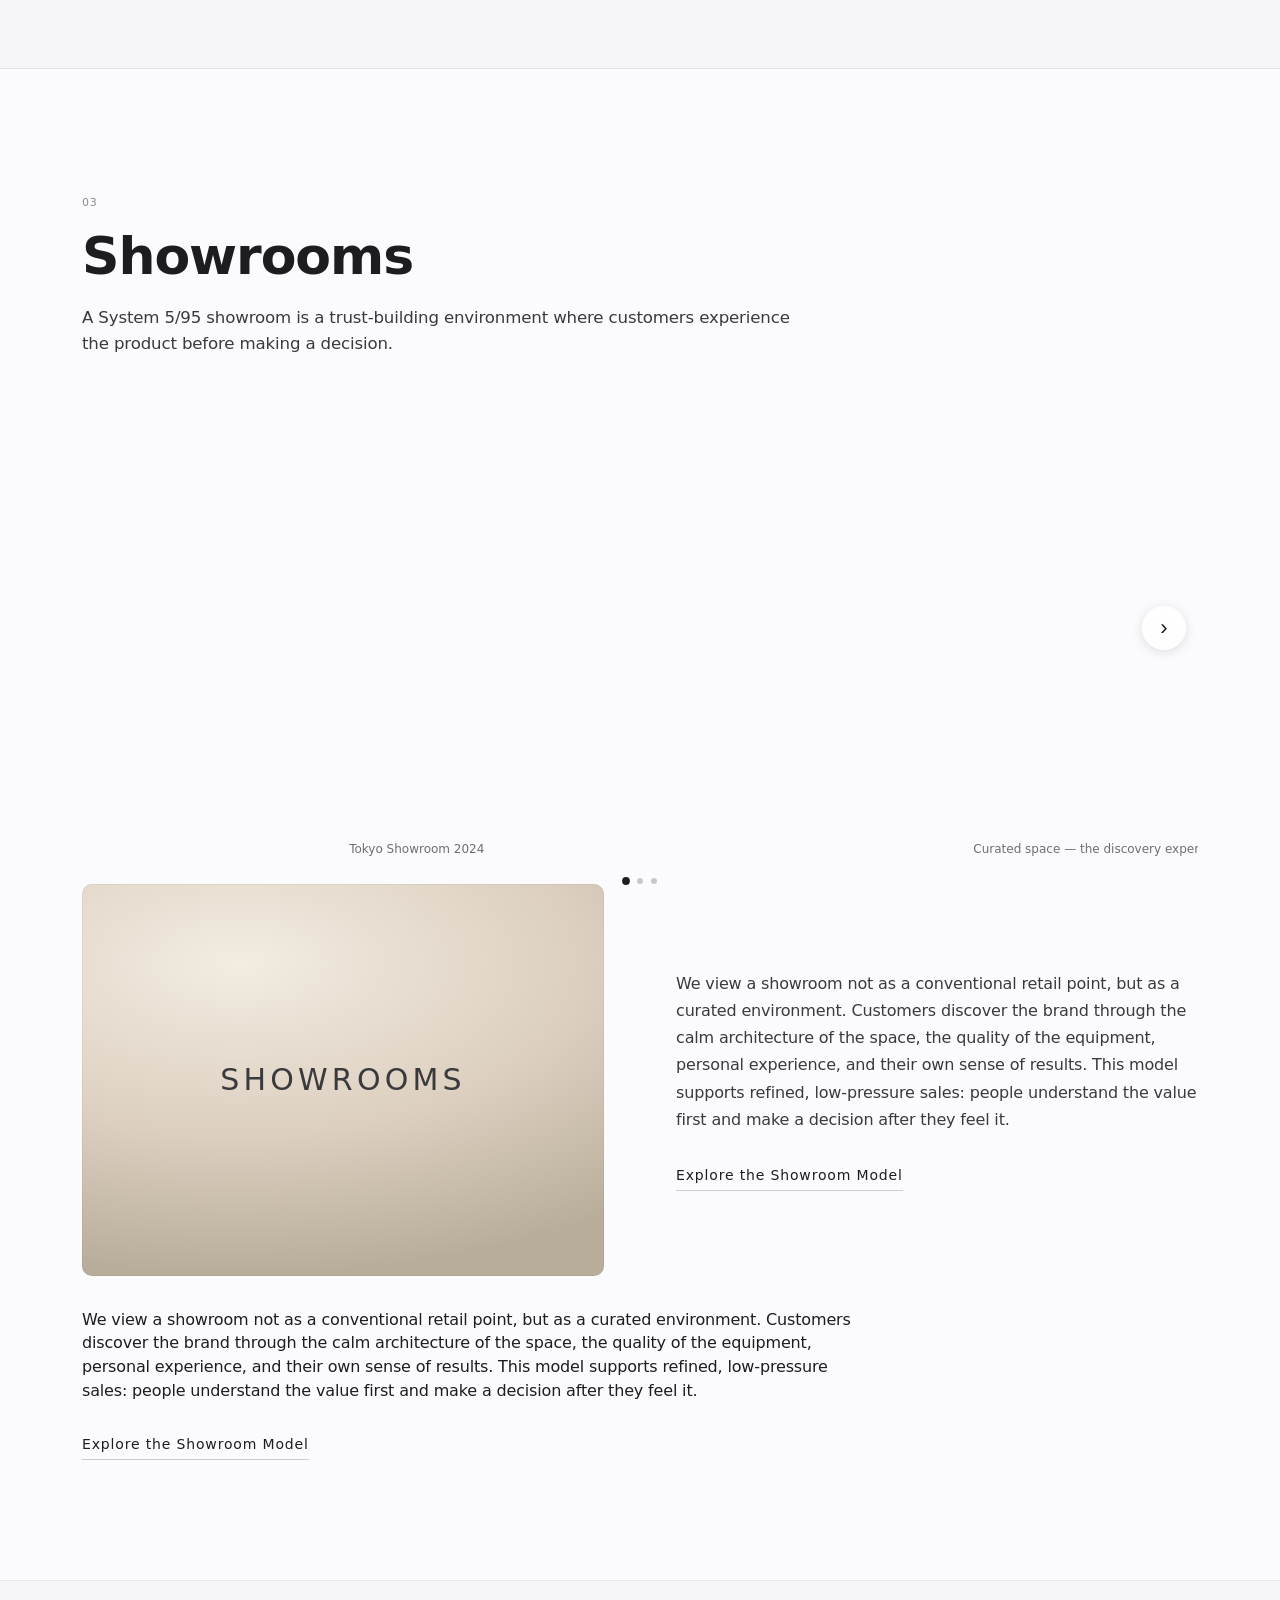
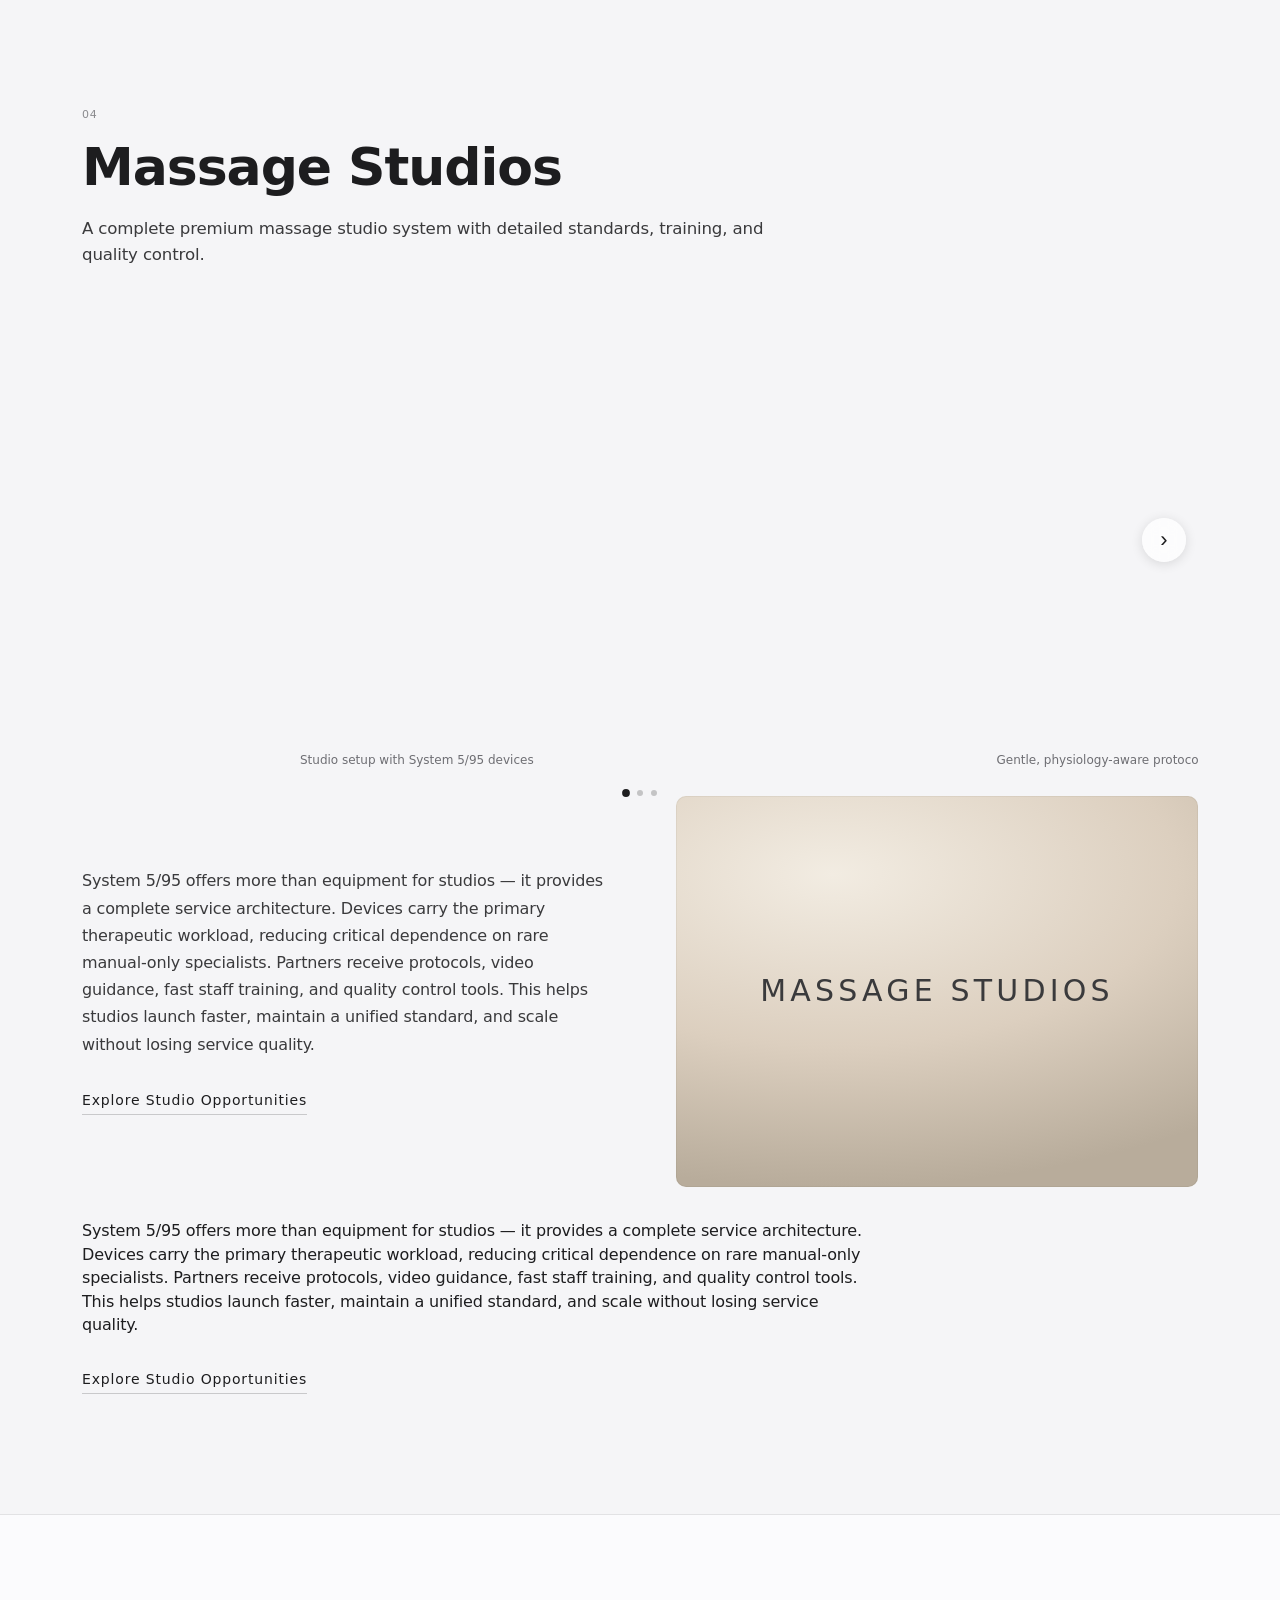
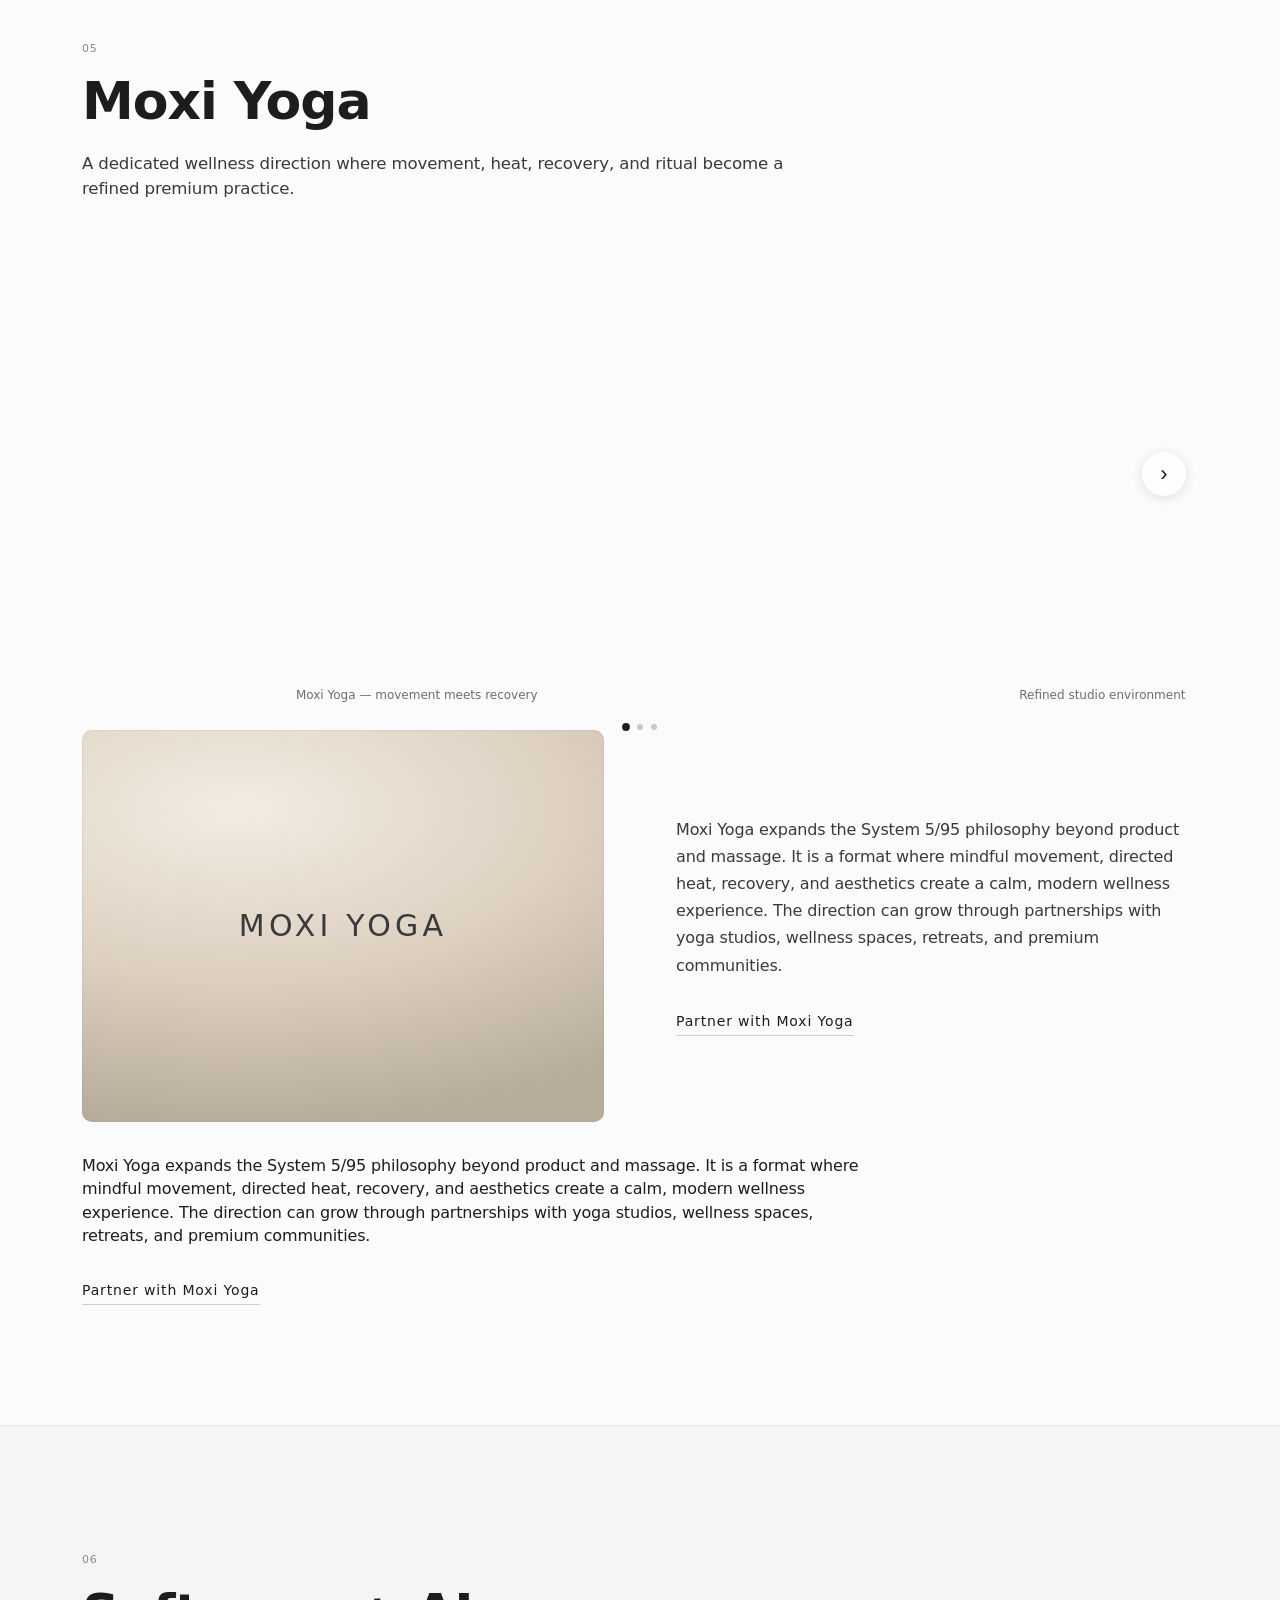
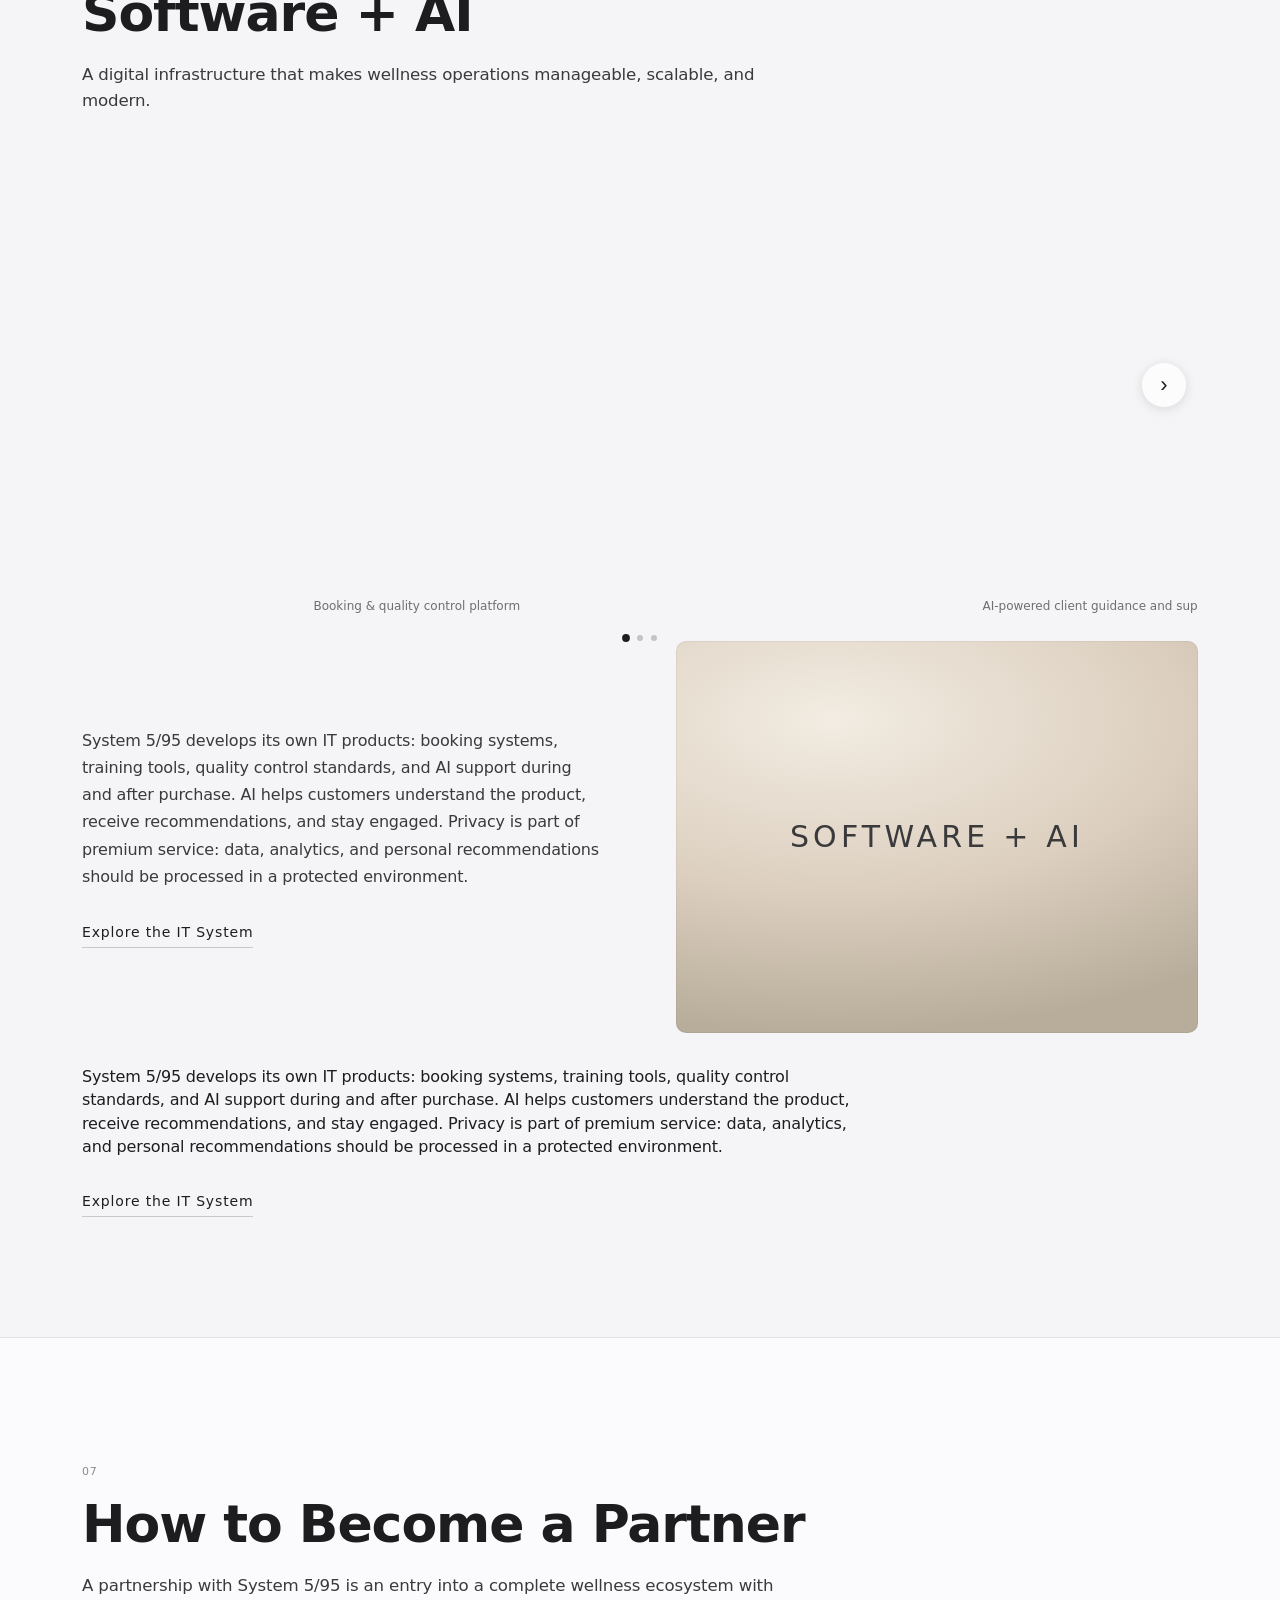
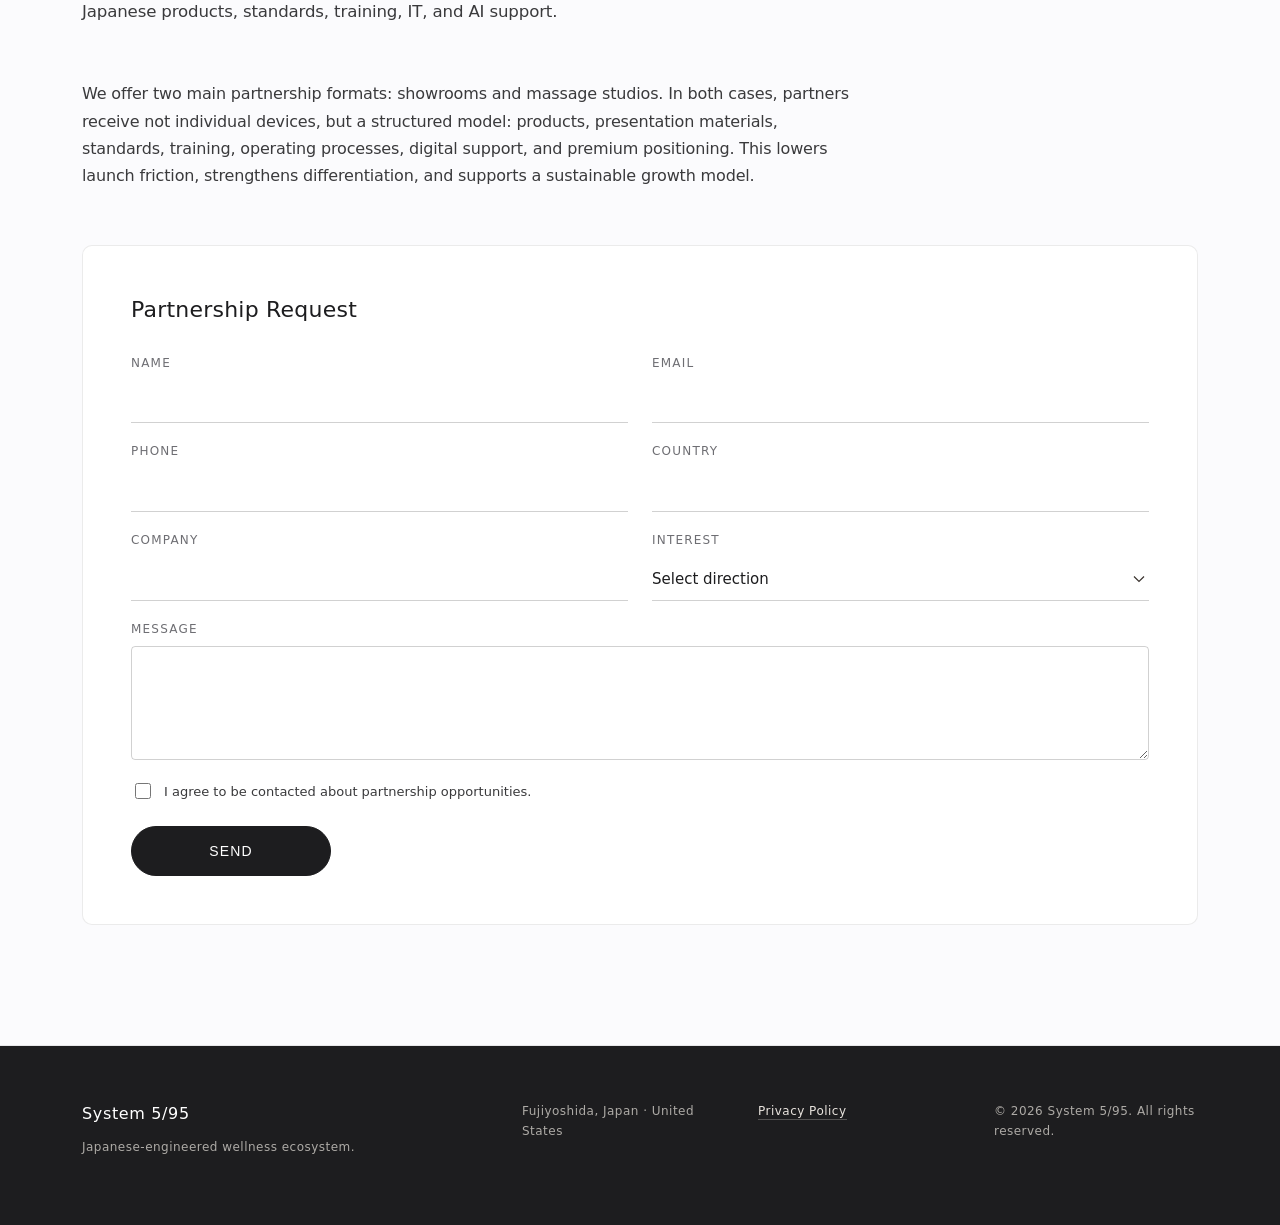
==== commit aa7a0c41: "Rename Studios nav to Massage Studio Franchise across all languages Co-Authored-By: Claude Opus 4.8 " ====
--- a/index.html
+++ b/index.html
@@ -40,7 +40,7 @@
       <a href="#about-team"       data-i18n="nav.about">About</a>
       <a href="#devices"          data-i18n="nav.devices">Devices</a>
       <a href="#showrooms"        data-i18n="nav.showrooms">Showrooms</a>
-      <a href="#massage-studios"  data-i18n="nav.studios">Studios</a>
+      <a href="#massage-studios"  data-i18n="nav.studios">Massage Studio Franchise</a>
       <a href="#moxi-yoga"        data-i18n="nav.moxi">Moxi Yoga</a>
       <a href="#software-ai"      data-i18n="nav.software">Software + AI</a>
       <a href="#partnership"      data-i18n="nav.partnership">Partnership</a>
@@ -74,7 +74,7 @@
     <a href="#about-team"       data-i18n="nav.about">About</a>
     <a href="#devices"          data-i18n="nav.devices">Devices</a>
     <a href="#showrooms"        data-i18n="nav.showrooms">Showrooms</a>
-    <a href="#massage-studios"  data-i18n="nav.studios">Studios</a>
+    <a href="#massage-studios"  data-i18n="nav.studios">Massage Studio Franchise</a>
     <a href="#moxi-yoga"        data-i18n="nav.moxi">Moxi Yoga</a>
     <a href="#software-ai"      data-i18n="nav.software">Software + AI</a>
     <a href="#partnership"      data-i18n="nav.partnership">Partnership</a>
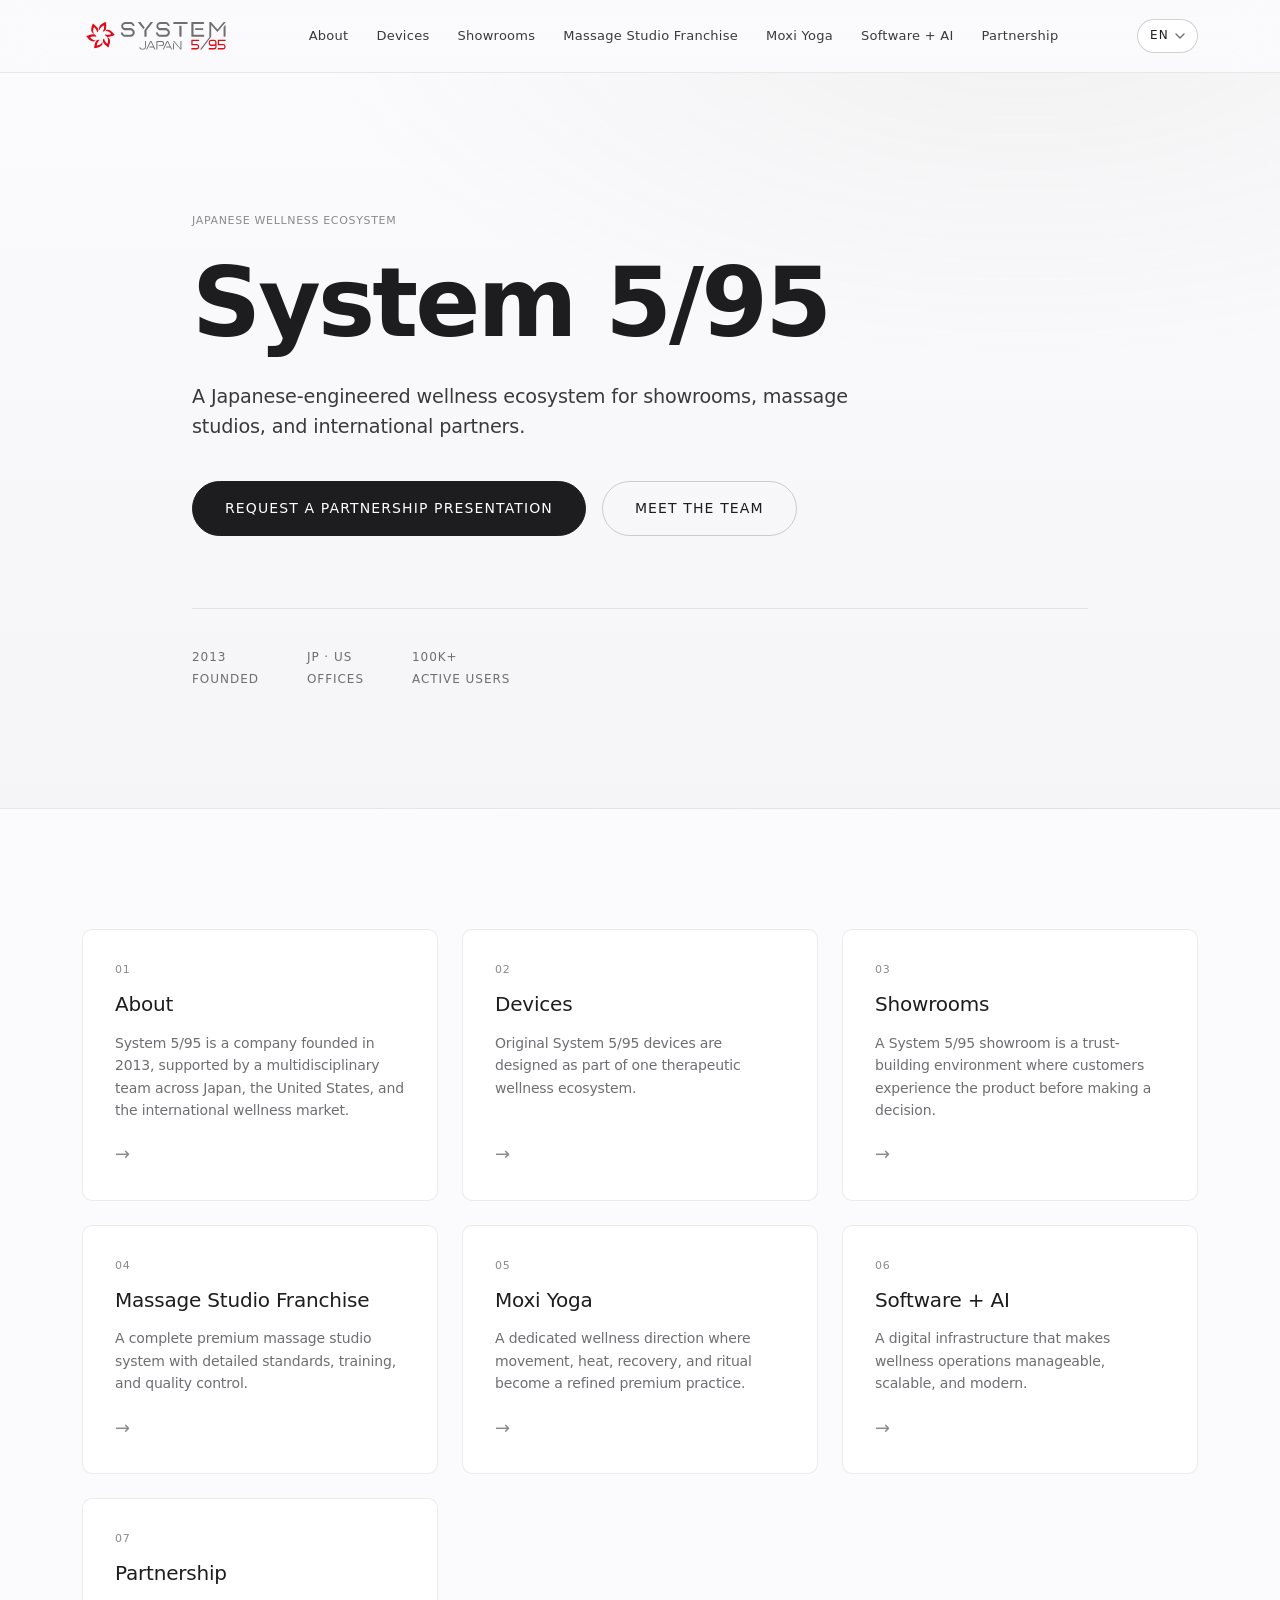
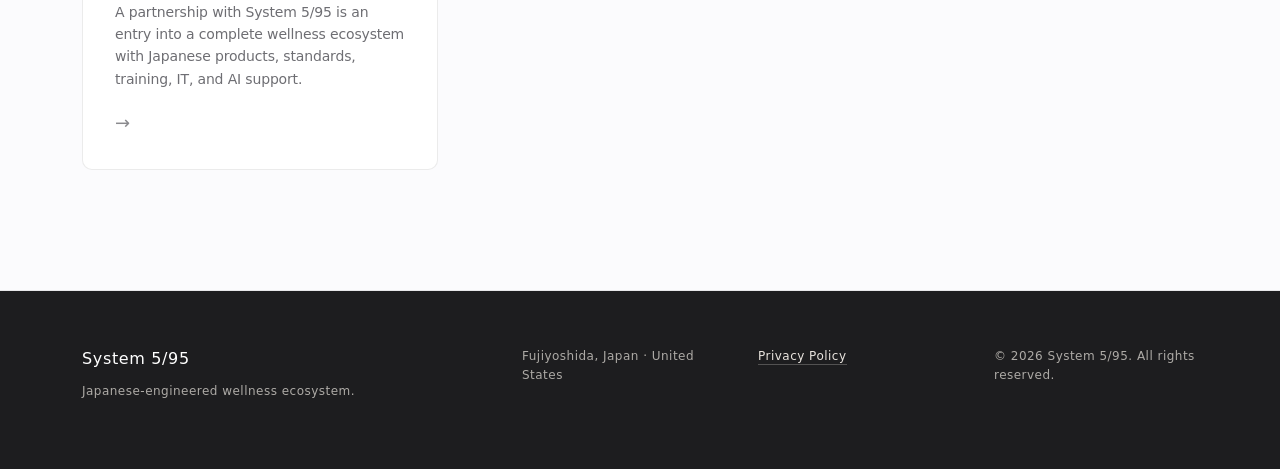
==== commit 8e4c1446: "Split single-page site into separate pages per nav item Add about/devices/showrooms/studios/moxi/sof" ====
--- a/index.html
+++ b/index.html
@@ -7,16 +7,16 @@
   <meta name="description" content="" data-i18n="meta.description" data-i18n-attr="content">
   <meta name="theme-color" content="#f4f1ec">
 
-  <link rel="alternate" hreflang="en"         href="./?lang=en">
-  <link rel="alternate" hreflang="ja"         href="./?lang=ja">
-  <link rel="alternate" hreflang="es"         href="./?lang=es">
-  <link rel="alternate" hreflang="ru"         href="./?lang=ru">
-  <link rel="alternate" hreflang="de"         href="./?lang=de">
-  <link rel="alternate" hreflang="uk"         href="./?lang=uk">
-  <link rel="alternate" hreflang="fr"         href="./?lang=fr">
-  <link rel="alternate" hreflang="hi"         href="./?lang=hi">
-  <link rel="alternate" hreflang="pt"         href="./?lang=pt">
-  <link rel="alternate" hreflang="x-default"  href="./">
+  <link rel="alternate" hreflang="en"        href="./?lang=en">
+  <link rel="alternate" hreflang="ja"        href="./?lang=ja">
+  <link rel="alternate" hreflang="es"        href="./?lang=es">
+  <link rel="alternate" hreflang="ru"        href="./?lang=ru">
+  <link rel="alternate" hreflang="de"        href="./?lang=de">
+  <link rel="alternate" hreflang="uk"        href="./?lang=uk">
+  <link rel="alternate" hreflang="fr"        href="./?lang=fr">
+  <link rel="alternate" hreflang="hi"        href="./?lang=hi">
+  <link rel="alternate" hreflang="pt"        href="./?lang=pt">
+  <link rel="alternate" hreflang="x-default" href="./">
 
   <meta property="og:type"        content="website">
   <meta property="og:title"       content="System 5/95" data-i18n="meta.title"       data-i18n-attr="content">
@@ -31,55 +31,7 @@
 </head>
 <body>
 
-<header class="site-header" id="top">
-  <div class="container header-inner">
-    <a href="#top" class="brand" aria-label="System 5/95 — home">
-      <img src="images/logo.svg" alt="System 5/95" class="logo-img">
-    </a>
-    <nav class="primary-nav" aria-label="Primary">
-      <a href="#about-team"       data-i18n="nav.about">About</a>
-      <a href="#devices"          data-i18n="nav.devices">Devices</a>
-      <a href="#showrooms"        data-i18n="nav.showrooms">Showrooms</a>
-      <a href="#massage-studios"  data-i18n="nav.studios">Massage Studio Franchise</a>
-      <a href="#moxi-yoga"        data-i18n="nav.moxi">Moxi Yoga</a>
-      <a href="#software-ai"      data-i18n="nav.software">Software + AI</a>
-      <a href="#partnership"      data-i18n="nav.partnership">Partnership</a>
-    </nav>
-    <div class="header-controls">
-      <div class="lang-dropdown" id="lang-dropdown" role="combobox" aria-haspopup="listbox" aria-expanded="false">
-        <button type="button" class="lang-trigger" aria-label="Language" id="lang-btn">
-          <span class="lang-current">EN</span>
-          <svg class="lang-arrow" width="10" height="6" viewBox="0 0 10 6" fill="none" aria-hidden="true">
-            <path d="M1 1l4 4 4-4" stroke="currentColor" stroke-width="1.4" stroke-linecap="round" stroke-linejoin="round"/>
-          </svg>
-        </button>
-        <ul class="lang-list" role="listbox" id="lang-list" aria-label="Select language">
-          <li role="option" data-lang="en"  aria-selected="false"><span class="lc">EN</span><span class="ln">English</span></li>
-          <li role="option" data-lang="ja"  aria-selected="false"><span class="lc">JA</span><span class="ln">日本語</span></li>
-          <li role="option" data-lang="es"  aria-selected="false"><span class="lc">ES</span><span class="ln">Español</span></li>
-          <li role="option" data-lang="ru"  aria-selected="false"><span class="lc">RU</span><span class="ln">Русский</span></li>
-          <li role="option" data-lang="de"  aria-selected="false"><span class="lc">DE</span><span class="ln">Deutsch</span></li>
-          <li role="option" data-lang="uk"  aria-selected="false"><span class="lc">UK</span><span class="ln">Українська</span></li>
-          <li role="option" data-lang="fr"  aria-selected="false"><span class="lc">FR</span><span class="ln">Français</span></li>
-          <li role="option" data-lang="hi"  aria-selected="false"><span class="lc">HI</span><span class="ln">हिन्दी</span></li>
-          <li role="option" data-lang="pt"  aria-selected="false"><span class="lc">PT</span><span class="ln">Português</span></li>
-        </ul>
-      </div>
-      <button type="button" class="burger" aria-label="Toggle menu" aria-expanded="false" aria-controls="mobile-nav">
-        <span></span><span></span><span></span>
-      </button>
-    </div>
-  </div>
-  <nav id="mobile-nav" class="mobile-nav" aria-label="Mobile" hidden>
-    <a href="#about-team"       data-i18n="nav.about">About</a>
-    <a href="#devices"          data-i18n="nav.devices">Devices</a>
-    <a href="#showrooms"        data-i18n="nav.showrooms">Showrooms</a>
-    <a href="#massage-studios"  data-i18n="nav.studios">Massage Studio Franchise</a>
-    <a href="#moxi-yoga"        data-i18n="nav.moxi">Moxi Yoga</a>
-    <a href="#software-ai"      data-i18n="nav.software">Software + AI</a>
-    <a href="#partnership"      data-i18n="nav.partnership">Partnership</a>
-  </nav>
-</header>
+<div id="site-header"></div>
 
 <main>
 
@@ -90,8 +42,8 @@
     <h1 class="hero-title">System&nbsp;5/95</h1>
     <p class="hero-lede" data-i18n="hero.subtitle"></p>
     <div class="hero-actions">
-      <a href="#partnership" class="btn-primary" data-i18n="hero.cta">Request a Partnership Presentation</a>
-      <a href="#about-team"  class="btn-ghost"   data-i18n="hero.secondary">Meet the team</a>
+      <a href="partnership.html" class="btn-primary" data-i18n="hero.cta">Request a Partnership Presentation</a>
+      <a href="about.html"       class="btn-ghost"   data-i18n="hero.secondary">Meet the team</a>
     </div>
     <div class="hero-meta">
       <span><span class="meta-n">2013</span><span data-i18n="stats.founded">Founded</span></span>
@@ -101,230 +53,68 @@
   </div>
 </section>
 
-<!-- 01 ABOUT / TEAM -->
-<section id="about-team" class="section">
+<!-- OVERVIEW CARDS -->
+<section class="section overview-section">
   <div class="container">
-    <header class="section-head">
-      <span class="section-no">01</span>
-      <h2 data-i18n="about.title">About / Team</h2>
-      <p class="section-sub" data-i18n="about.subtitle"></p>
-    </header>
-    <div class="two-col">
-      <div class="prose">
-        <p data-i18n="about.body"></p>
-      </div>
-      <aside class="stats">
-        <div class="stat"><span class="n">2013</span><span class="l" data-i18n="stats.founded">Founded</span></div>
-        <div class="stat"><span class="n">18+</span><span class="l" data-i18n="stats.years">years</span></div>
-        <div class="stat"><span class="n">JP · US</span><span class="l" data-i18n="stats.offices">Offices</span></div>
-        <div class="stat"><span class="n">100k+</span><span class="l" data-i18n="stats.users">users</span></div>
-      </aside>
+    <div class="overview-grid">
+
+      <a href="about.html" class="overview-card">
+        <span class="overview-no">01</span>
+        <h3 data-i18n="nav.about">About</h3>
+        <p data-i18n="about.subtitle"></p>
+        <span class="overview-arrow" aria-hidden="true">&#8594;</span>
+      </a>
+
+      <a href="devices.html" class="overview-card">
+        <span class="overview-no">02</span>
+        <h3 data-i18n="nav.devices">Devices</h3>
+        <p data-i18n="devices.subtitle"></p>
+        <span class="overview-arrow" aria-hidden="true">&#8594;</span>
+      </a>
+
+      <a href="showrooms.html" class="overview-card">
+        <span class="overview-no">03</span>
+        <h3 data-i18n="nav.showrooms">Showrooms</h3>
+        <p data-i18n="showrooms.subtitle"></p>
+        <span class="overview-arrow" aria-hidden="true">&#8594;</span>
+      </a>
+
+      <a href="studios.html" class="overview-card">
+        <span class="overview-no">04</span>
+        <h3 data-i18n="nav.studios">Massage Studio Franchise</h3>
+        <p data-i18n="studios.subtitle"></p>
+        <span class="overview-arrow" aria-hidden="true">&#8594;</span>
+      </a>
+
+      <a href="moxi.html" class="overview-card">
+        <span class="overview-no">05</span>
+        <h3 data-i18n="nav.moxi">Moxi Yoga</h3>
+        <p data-i18n="moxi.subtitle"></p>
+        <span class="overview-arrow" aria-hidden="true">&#8594;</span>
+      </a>
+
+      <a href="software.html" class="overview-card">
+        <span class="overview-no">06</span>
+        <h3 data-i18n="nav.software">Software + AI</h3>
+        <p data-i18n="software.subtitle"></p>
+        <span class="overview-arrow" aria-hidden="true">&#8594;</span>
+      </a>
+
+      <a href="partnership.html" class="overview-card">
+        <span class="overview-no">07</span>
+        <h3 data-i18n="nav.partnership">Partnership</h3>
+        <p data-i18n="partnership.subtitle"></p>
+        <span class="overview-arrow" aria-hidden="true">&#8594;</span>
+      </a>
+
     </div>
-
-    <h3 class="subsection-title" data-i18n="team.title">Team</h3>
-    <div class="team-grid" id="team-grid">
-      <!-- rendered by script.js -->
-    </div>
-  </div>
-</section>
-
-<!-- 02 DEVICES -->
-<section id="devices" class="section section-alt">
-  <div class="container">
-    <header class="section-head">
-      <span class="section-no">02</span>
-      <h2 data-i18n="devices.title">Devices We Are Proud Of</h2>
-      <p class="section-sub" data-i18n="devices.subtitle"></p>
-    </header>
-    <div class="prose prose-wide">
-      <p data-i18n="devices.body"></p>
-    </div>
-    <div id="gallery-devices" class="gallery-mount" hidden></div>
-    <div class="device-grid" id="device-grid">
-      <!-- rendered by script.js -->
-    </div>
-  </div>
-</section>
-
-<!-- 03 SHOWROOMS -->
-<section id="showrooms" class="section">
-  <div class="container">
-    <header class="section-head">
-      <span class="section-no">03</span>
-      <h2 data-i18n="showrooms.title">Showrooms</h2>
-      <p class="section-sub" data-i18n="showrooms.subtitle"></p>
-    </header>
-    <div id="gallery-showrooms" class="gallery-mount" hidden></div>
-    <div class="split" id="split-showrooms">
-      <div class="visual-tile" id="tile-showrooms">
-        <img class="tile-img" src="images/section-showrooms.jpg" alt="" loading="lazy" onerror="this.style.display='none'">
-        <span class="tile-fallback">Showrooms</span>
-      </div>
-      <div class="prose">
-        <p data-i18n="showrooms.body"></p>
-        <a href="#partnership" class="btn-link" data-i18n="showrooms.cta">Explore the Showroom Model →</a>
-      </div>
-    </div>
-    <div id="prose-showrooms" class="gallery-prose prose-wide" hidden>
-      <p data-i18n="showrooms.body"></p>
-      <a href="#partnership" class="btn-link" data-i18n="showrooms.cta">Explore the Showroom Model →</a>
-    </div>
-  </div>
-</section>
-
-<!-- 04 MASSAGE STUDIOS -->
-<section id="massage-studios" class="section section-alt">
-  <div class="container">
-    <header class="section-head">
-      <span class="section-no">04</span>
-      <h2 data-i18n="studios.title">Massage Studios</h2>
-      <p class="section-sub" data-i18n="studios.subtitle"></p>
-    </header>
-    <div id="gallery-studios" class="gallery-mount" hidden></div>
-    <div class="split reverse" id="split-studios">
-      <div class="visual-tile" id="tile-studios">
-        <img class="tile-img" src="images/section-studios.jpg" alt="" loading="lazy" onerror="this.style.display='none'">
-        <span class="tile-fallback">Massage Studios</span>
-      </div>
-      <div class="prose">
-        <p data-i18n="studios.body"></p>
-        <a href="#partnership" class="btn-link" data-i18n="studios.cta">Explore Studio Opportunities →</a>
-      </div>
-    </div>
-    <div id="prose-studios" class="gallery-prose prose-wide" hidden>
-      <p data-i18n="studios.body"></p>
-      <a href="#partnership" class="btn-link" data-i18n="studios.cta">Explore Studio Opportunities →</a>
-    </div>
-  </div>
-</section>
-
-<!-- 05 MOXI YOGA -->
-<section id="moxi-yoga" class="section">
-  <div class="container">
-    <header class="section-head">
-      <span class="section-no">05</span>
-      <h2 data-i18n="moxi.title">Moxi Yoga</h2>
-      <p class="section-sub" data-i18n="moxi.subtitle"></p>
-    </header>
-    <div id="gallery-moxi" class="gallery-mount" hidden></div>
-    <div class="split" id="split-moxi">
-      <div class="visual-tile" id="tile-moxi">
-        <img class="tile-img" src="images/section-moxi-yoga.jpg" alt="" loading="lazy" onerror="this.style.display='none'">
-        <span class="tile-fallback">Moxi Yoga</span>
-      </div>
-      <div class="prose">
-        <p data-i18n="moxi.body"></p>
-        <a href="#partnership" class="btn-link" data-i18n="moxi.cta">Partner with Moxi Yoga →</a>
-      </div>
-    </div>
-    <div id="prose-moxi" class="gallery-prose prose-wide" hidden>
-      <p data-i18n="moxi.body"></p>
-      <a href="#partnership" class="btn-link" data-i18n="moxi.cta">Partner with Moxi Yoga →</a>
-    </div>
-  </div>
-</section>
-
-<!-- 06 SOFTWARE + AI -->
-<section id="software-ai" class="section section-alt">
-  <div class="container">
-    <header class="section-head">
-      <span class="section-no">06</span>
-      <h2 data-i18n="software.title">Software + AI</h2>
-      <p class="section-sub" data-i18n="software.subtitle"></p>
-    </header>
-    <div id="gallery-software" class="gallery-mount" hidden></div>
-    <div class="split reverse" id="split-software">
-      <div class="visual-tile" id="tile-software">
-        <img class="tile-img" src="images/section-software-ai.jpg" alt="" loading="lazy" onerror="this.style.display='none'">
-        <span class="tile-fallback">Software + AI</span>
-      </div>
-      <div class="prose">
-        <p data-i18n="software.body"></p>
-        <a href="#partnership" class="btn-link" data-i18n="software.cta">Explore the IT System →</a>
-      </div>
-    </div>
-    <div id="prose-software" class="gallery-prose prose-wide" hidden>
-      <p data-i18n="software.body"></p>
-      <a href="#partnership" class="btn-link" data-i18n="software.cta">Explore the IT System →</a>
-    </div>
-    </div>
-  </div>
-</section>
-
-<!-- 07 PARTNERSHIP -->
-<section id="partnership" class="section partnership">
-  <div class="container">
-    <header class="section-head">
-      <span class="section-no">07</span>
-      <h2 data-i18n="partnership.title">How to Become a Partner</h2>
-      <p class="section-sub" data-i18n="partnership.subtitle"></p>
-    </header>
-    <div class="prose prose-wide">
-      <p data-i18n="partnership.body"></p>
-    </div>
-    <form class="partner-form" novalidate>
-      <h3 data-i18n="form.formTitle">Partnership Request</h3>
-      <div class="form-grid">
-        <label>
-          <span data-i18n="form.name">Name</span>
-          <input name="name" type="text" autocomplete="name" required>
-        </label>
-        <label>
-          <span data-i18n="form.email">Email</span>
-          <input name="email" type="email" autocomplete="email" required>
-        </label>
-        <label>
-          <span data-i18n="form.phone">Phone</span>
-          <input name="phone" type="tel" autocomplete="tel">
-        </label>
-        <label>
-          <span data-i18n="form.country">Country</span>
-          <input name="country" type="text" autocomplete="country-name">
-        </label>
-        <label>
-          <span data-i18n="form.company">Company</span>
-          <input name="company" type="text" autocomplete="organization">
-        </label>
-        <label>
-          <span data-i18n="form.interestLabel">Interest</span>
-          <select name="interest" required id="interest-select">
-            <option value="" data-i18n="form.interestDefault">Select direction</option>
-            <option value="showroom"     data-i18n="form.interest.showroom">Showroom Partner</option>
-            <option value="studio"       data-i18n="form.interest.studio">Massage Studio Partner</option>
-            <option value="moxi"         data-i18n="form.interest.moxi">Moxi Yoga Partner</option>
-            <option value="distribution" data-i18n="form.interest.distribution">Product Distribution</option>
-            <option value="software"     data-i18n="form.interest.software">Software + AI</option>
-            <option value="other"        data-i18n="form.interest.other">Other</option>
-          </select>
-        </label>
-        <label class="full">
-          <span data-i18n="form.message">Message</span>
-          <textarea name="message" rows="4"></textarea>
-        </label>
-      </div>
-      <label class="consent">
-        <input type="checkbox" name="consent" required>
-        <span data-i18n="form.consent">I agree to be contacted about partnership opportunities.</span>
-      </label>
-      <button type="submit" class="btn-primary" data-i18n="form.submit">Send</button>
-    </form>
   </div>
 </section>
 
 </main>
 
-<footer class="site-footer">
-  <div class="container footer-inner">
-    <div class="footer-col">
-      <div class="brand-name">System&nbsp;5/95</div>
-      <p class="small" data-i18n="footer.tagline">Japanese-engineered wellness ecosystem.</p>
-    </div>
-    <div class="footer-col small" data-i18n="footer.offices">Fujiyoshida, Japan · United States</div>
-    <div class="footer-col small"><a href="#" data-i18n="footer.privacy">Privacy Policy</a></div>
-    <div class="footer-col small" data-i18n="footer.rights">© 2026 System 5/95. All rights reserved.</div>
-  </div>
-</footer>
-
+<div id="site-footer"></div>
+<script src="layout.js"></script>
 <script src="script.js"></script>
 </body>
 </html>
--- a/style.css
+++ b/style.css
@@ -1029,3 +1029,84 @@
 }
 
 body.nav-open { overflow: hidden; }
+
+/* ---------- Active nav link ---------- */
+.primary-nav a.nav-active {
+  color: var(--graphite);
+  font-weight: 500;
+}
+.primary-nav a.nav-active::after {
+  transform: scaleX(1);
+}
+.mobile-nav a.nav-active {
+  color: var(--accent);
+  font-weight: 500;
+}
+
+/* ---------- Overview cards (index.html) ---------- */
+.overview-section { border-bottom: 1px solid var(--line); }
+
+.overview-grid {
+  display: grid;
+  grid-template-columns: repeat(3, 1fr);
+  gap: 24px;
+}
+
+.overview-card {
+  display: flex;
+  flex-direction: column;
+  background: var(--surface);
+  border: 1px solid var(--line);
+  border-radius: var(--radius-lg);
+  padding: 32px;
+  color: inherit;
+  text-decoration: none;
+  transition: transform .25s var(--easing), box-shadow .25s var(--easing), border-color .25s var(--easing);
+}
+
+.overview-card:hover {
+  transform: translateY(-2px);
+  border-color: var(--line-strong);
+  box-shadow: 0 20px 40px -28px rgba(58, 51, 46, 0.25);
+}
+
+.overview-no {
+  display: block;
+  font-size: 11px;
+  font-weight: 500;
+  letter-spacing: 0.06em;
+  color: var(--smoky);
+  margin-bottom: 12px;
+}
+
+.overview-card h3 {
+  font-size: 20px;
+  font-weight: 500;
+  letter-spacing: -0.01em;
+  color: var(--graphite);
+  margin: 0 0 12px;
+}
+
+.overview-card p {
+  font-size: 14px;
+  line-height: 1.6;
+  color: var(--muted);
+  flex: 1;
+  margin: 0 0 20px;
+}
+
+.overview-arrow {
+  font-size: 18px;
+  color: var(--smoky);
+  align-self: flex-start;
+  transition: color .2s var(--easing);
+}
+
+.overview-card:hover .overview-arrow { color: var(--graphite); }
+
+@media (max-width: 1024px) {
+  .overview-grid { grid-template-columns: repeat(2, 1fr); }
+}
+@media (max-width: 600px) {
+  .overview-grid { grid-template-columns: 1fr; gap: 16px; }
+}
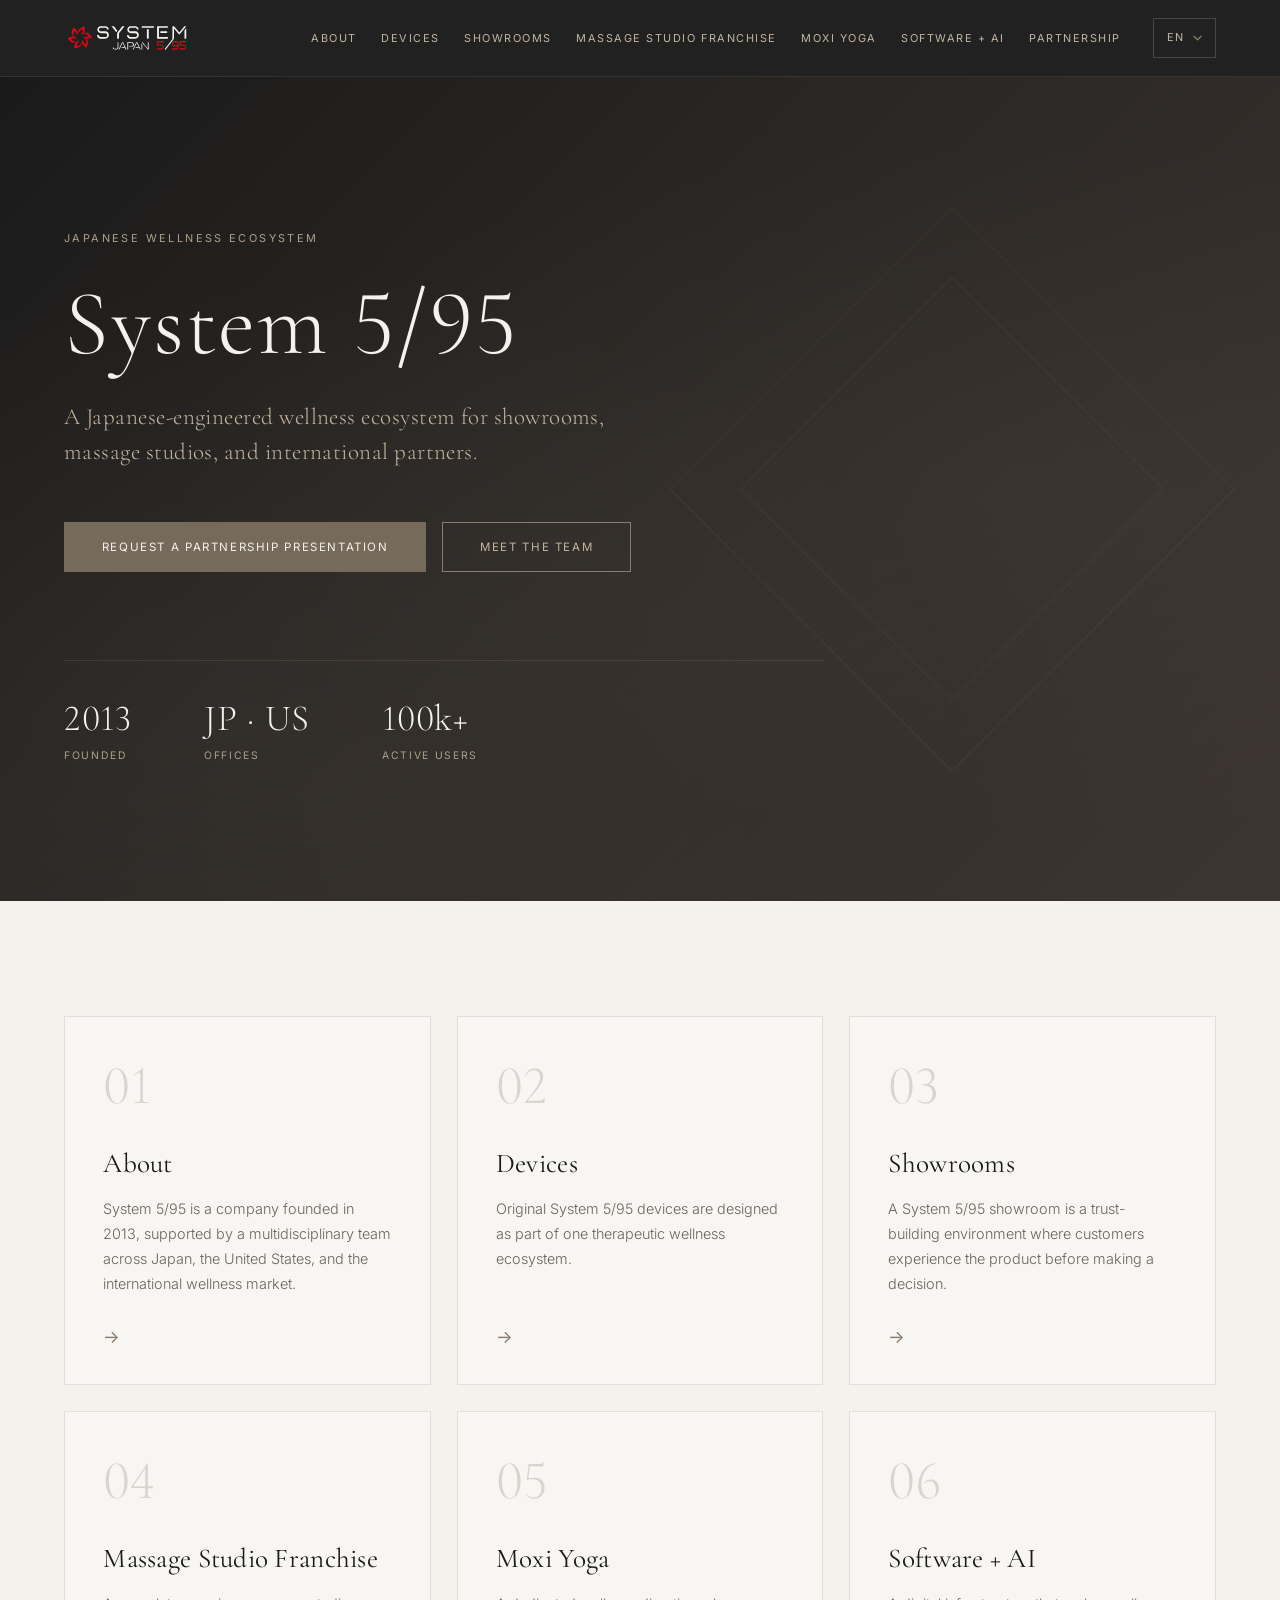
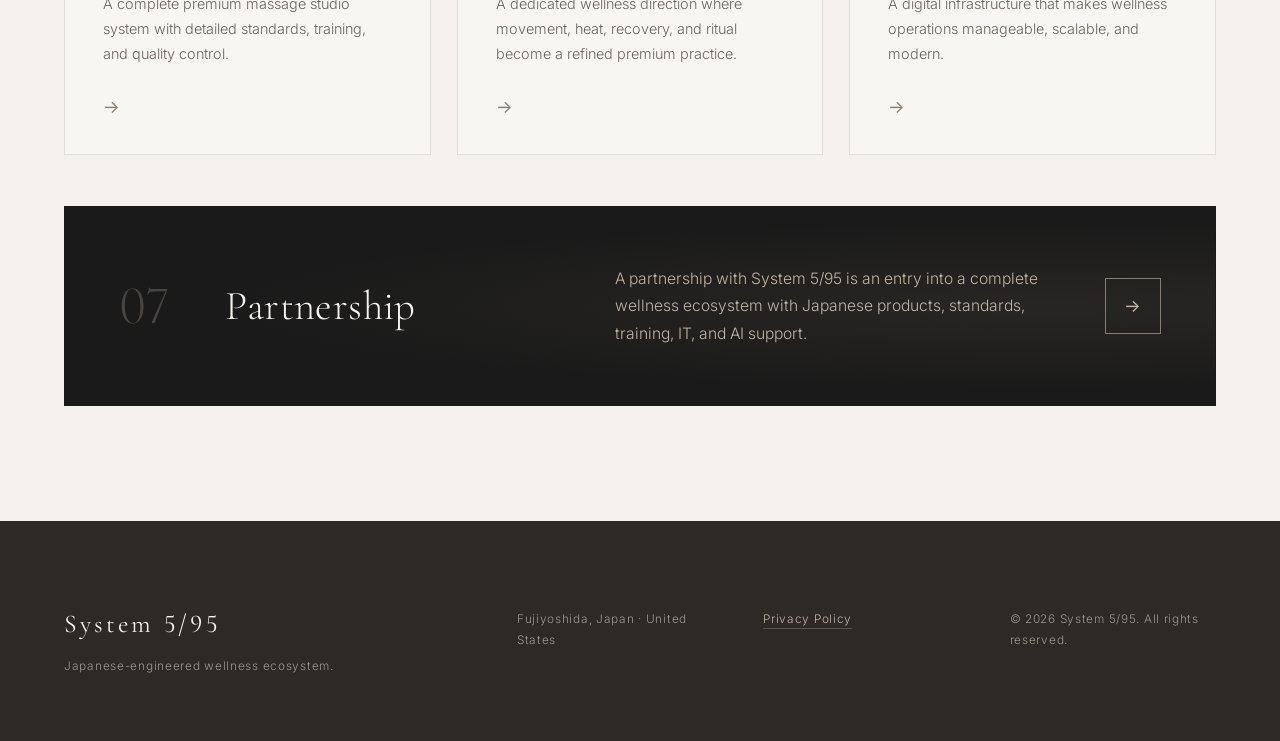
==== commit 0b59ba8c: "Version 1: premium redesign + device landings (EN/JA/ES/RU) - Palette and fonts from the archived on" ====
--- a/index.html
+++ b/index.html
@@ -5,17 +5,12 @@
   <meta name="viewport" content="width=device-width, initial-scale=1">
   <title data-i18n="meta.title">System 5/95 — Japanese Wellness Ecosystem</title>
   <meta name="description" content="" data-i18n="meta.description" data-i18n-attr="content">
-  <meta name="theme-color" content="#f4f1ec">
+  <meta name="theme-color" content="#1a1a1a">
 
   <link rel="alternate" hreflang="en"        href="./?lang=en">
   <link rel="alternate" hreflang="ja"        href="./?lang=ja">
   <link rel="alternate" hreflang="es"        href="./?lang=es">
   <link rel="alternate" hreflang="ru"        href="./?lang=ru">
-  <link rel="alternate" hreflang="de"        href="./?lang=de">
-  <link rel="alternate" hreflang="uk"        href="./?lang=uk">
-  <link rel="alternate" hreflang="fr"        href="./?lang=fr">
-  <link rel="alternate" hreflang="hi"        href="./?lang=hi">
-  <link rel="alternate" hreflang="pt"        href="./?lang=pt">
   <link rel="alternate" hreflang="x-default" href="./">
 
   <meta property="og:type"        content="website">
@@ -24,7 +19,7 @@
 
   <link rel="preconnect" href="https://fonts.googleapis.com">
   <link rel="preconnect" href="https://fonts.gstatic.com" crossorigin>
-  <link href="https://fonts.googleapis.com/css2?family=Inter:wght@300;400;500;600&family=Noto+Sans+JP:wght@300;400;500&family=Noto+Sans+Devanagari:wght@300;400;500&display=swap" rel="stylesheet">
+  <link href="https://fonts.googleapis.com/css2?family=Cormorant+Garamond:ital,wght@0,300;0,400;0,500;0,600;1,300;1,400&family=Inter:wght@300;400;500&family=Noto+Serif+JP:wght@300;400&family=Noto+Sans+JP:wght@300;400;500&display=swap" rel="stylesheet">
 
   <link rel="stylesheet" href="style.css">
   <link rel="icon" href="favicon.png" type="image/png" sizes="256x256">
--- a/style.css
+++ b/style.css
@@ -1,25 +1,85 @@
+/* ==========================================================================
+   System 5/95 — premium theme
+   Palette, type and character follow the System 5/95 one-page reference:
+   charcoal / brown / taupe, Cormorant Garamond + Inter, square edges,
+   hairline rules, generous air.
+   ========================================================================== */
+
 :root {
-  --bg: #fbfbfd;
-  --bg-alt: #f5f5f7;
-  --surface: #ffffff;
-  --taupe: #c8beb2;
-  --taupe-soft: #d8cec2;
-  --smoky: #8a8a8e;
-  --graphite: #1d1d1f;
-  --ink: #3a3a3c;
-  --muted: #6e6e73;
-  --line: rgba(0, 0, 0, 0.08);
-  --line-strong: rgba(0, 0, 0, 0.18);
-  --accent: #66564b;
-  --radius-sm: 2px;
-  --radius-md: 4px;
-  --radius-lg: 10px;
-  --container-max: 1180px;
-  --header-h: 72px;
-  --easing: cubic-bezier(.4,0,.2,1);
-}
-
-* { box-sizing: border-box; }
+  /* Palette */
+  --charcoal: #1a1a1a;
+  --brown: #2d2926;
+  --brown-deep: #3d3530;
+  --taupe: #8b7d6b;
+  --light-taupe: #c4b5a0;
+  --off-white: #f5f2ee;
+  --white: #fafaf8;
+  --text: #5a5248;
+  --text-2: #6b6259;
+  --sand: #ebe4da;
+
+  /* Accessible taupe variants for small text (brand --taupe stays for
+     rules, borders, icons and large type):
+     --taupe-ink  #6f6353  small caps on off-white / white  (5.2–5.6 : 1)
+     --taupe-btn  #766a5a  primary button fill, off-white label (4.7 : 1)
+     --taupe-soft #ae9f8b  small caps on the dark gradient (4.6–6.7 : 1) */
+  --taupe-ink: #6f6353;
+  --taupe-btn: #766a5a;
+  --taupe-soft: #ae9f8b;
+
+  --line: rgba(139, 125, 107, 0.2);
+  --line-soft: rgba(139, 125, 107, 0.12);
+  --line-strong: rgba(139, 125, 107, 0.4);
+  --line-dark: rgba(196, 181, 160, 0.14);
+
+  --line-field: var(--taupe);            /* form field rules: ≥ 3 : 1 on white */
+
+  --hero-grad: linear-gradient(135deg, var(--charcoal) 0%, var(--brown) 50%, var(--brown-deep) 100%);
+  --tile-grad: linear-gradient(160deg, var(--brown) 0%, var(--charcoal) 100%);
+  --sand-grad: linear-gradient(160deg, var(--white) 0%, var(--sand) 100%);
+
+  /* Type */
+  --serif: 'Cormorant Garamond', Georgia, 'Times New Roman', serif;
+  --serif-latin: 'Cormorant Garamond', Georgia, 'Times New Roman', serif;
+  --sans: 'Inter', system-ui, -apple-system, 'Helvetica Neue', Arial, sans-serif;
+  --track-caps: 0.22em;
+  --track-nav: 0.14em;
+  --track-label: 0.16em;
+  --nav-size: 0.68rem;
+
+  /* Layout */
+  --container-max: 1320px;
+  --gutter: clamp(20px, 5vw, 72px);
+  --header-h: 76px;
+  --section-pad: clamp(4.5rem, 9vw, 8.5rem);
+  --ease: cubic-bezier(.22, .61, .36, 1);
+}
+
+/* Japanese: Noto Serif JP / Noto Sans JP, lighter tracking on labels */
+html[data-lang="ja"] {
+  --serif: 'Noto Serif JP', 'Cormorant Garamond', Georgia, serif;
+  --sans: 'Noto Sans JP', 'Inter', system-ui, sans-serif;
+  --track-caps: 0.08em;
+  --track-nav: 0.06em;
+  --track-label: 0.06em;
+  --nav-size: 0.74rem;
+}
+
+/* Hindi: Noto Serif Devanagari / Noto Sans Devanagari */
+html[data-lang="hi"] {
+  --serif: 'Noto Serif Devanagari', 'Cormorant Garamond', Georgia, serif;
+  --sans: 'Noto Sans Devanagari', 'Inter', system-ui, sans-serif;
+  --track-caps: 0.06em;
+  --track-nav: 0.04em;
+  --track-label: 0.04em;
+  --nav-size: 0.76rem;
+}
+
+*, *::before, *::after { box-sizing: border-box; }
+
+/* Make the `hidden` attribute win over component display rules
+   (script.js toggles split / gallery / prose blocks with it) */
+[hidden] { display: none !important; }
 
 html {
   scroll-behavior: smooth;
@@ -33,27 +93,34 @@
 
 body {
   margin: 0;
-  font-family: -apple-system, BlinkMacSystemFont, "SF Pro Display", "SF Pro Text", system-ui, 'Inter', 'Noto Sans JP', 'Helvetica Neue', Arial, sans-serif;
+  font-family: var(--sans);
   font-weight: 400;
   font-size: 16px;
-  line-height: 1.47;
-  letter-spacing: -0.01em;
-  color: var(--graphite);
-  background: var(--bg);
+  line-height: 1.7;
+  color: var(--charcoal);
+  background: var(--off-white);
   -webkit-font-smoothing: antialiased;
   -moz-osx-font-smoothing: grayscale;
-  font-feature-settings: 'ss01','cv11';
-}
-
-html[data-lang="ja"] body {
-  font-family: 'Noto Sans JP', 'Inter', -apple-system, BlinkMacSystemFont, sans-serif;
-  font-weight: 400;
-}
-
-html[data-lang="hi"] body {
-  font-family: 'Noto Sans Devanagari', 'Inter', -apple-system, BlinkMacSystemFont, sans-serif;
-  font-weight: 400;
-}
+  /* Cormorant defaults to old-style figures; keep "5/95", years and stats even */
+  font-variant-numeric: lining-nums;
+  /* keep the footer on the floor of short pages */
+  min-height: 100vh;
+  display: flex;
+  flex-direction: column;
+}
+
+main {
+  flex: 0 0 auto;
+  display: flex;
+  flex-direction: column;
+  overflow-x: clip;
+}
+
+/* On pages shorter than the window the footer (not a content band)
+   takes the leftover height, so no empty void opens inside a section. */
+.site-footer { flex: 1 0 auto; }
+
+::selection { background: rgba(139, 125, 107, 0.28); color: var(--charcoal); }
 
 img, svg { max-width: 100%; display: block; }
 
@@ -63,16 +130,17 @@
 button:focus-visible,
 input:focus-visible,
 select:focus-visible,
-textarea:focus-visible {
-  outline: 2px solid var(--smoky);
-  outline-offset: 3px;
+textarea:focus-visible,
+.carousel:focus-visible {
+  outline: 1px solid var(--taupe);
+  outline-offset: 4px;
 }
 
 .container {
   width: 100%;
-  max-width: var(--container-max);
+  max-width: calc(var(--container-max) + 2 * var(--gutter));
   margin: 0 auto;
-  padding: 0 32px;
+  padding: 0 var(--gutter);
 }
 
 /* ---------- Header ---------- */
@@ -80,10 +148,10 @@
   position: sticky;
   top: 0;
   z-index: 100;
-  background: rgba(251, 251, 253, 0.80);
-  backdrop-filter: saturate(180%) blur(20px);
-  -webkit-backdrop-filter: saturate(180%) blur(20px);
-  border-bottom: 1px solid var(--line);
+  background: rgba(26, 26, 26, 0.97);
+  backdrop-filter: blur(12px);
+  -webkit-backdrop-filter: blur(12px);
+  border-bottom: 1px solid rgba(196, 181, 160, 0.12);
 }
 
 .header-inner {
@@ -91,35 +159,38 @@
   align-items: center;
   justify-content: space-between;
   height: var(--header-h);
-  gap: 24px;
+  gap: 32px;
 }
 
 .brand {
   display: inline-flex;
   align-items: center;
+  flex-shrink: 0;
 }
 
 .logo-img {
-  height: 40px;
+  height: 34px;
   width: auto;
   display: block;
 }
 
 .primary-nav {
   display: flex;
-  gap: 28px;
+  gap: clamp(18px, 1.9vw, 34px);
   flex: 1;
-  justify-content: center;
+  justify-content: flex-end;
 }
 
 .primary-nav a {
-  font-size: 13px;
+  font-size: var(--nav-size);
   font-weight: 400;
-  color: var(--ink);
-  letter-spacing: 0.02em;
+  letter-spacing: var(--track-nav);
+  text-transform: uppercase;
+  white-space: nowrap;
+  color: var(--light-taupe);
   position: relative;
-  padding: 6px 0;
-  transition: color .2s var(--easing);
+  padding: 8px 0;
+  transition: color .3s var(--ease);
 }
 
 .primary-nav a::after {
@@ -127,68 +198,77 @@
   position: absolute;
   left: 0; right: 0; bottom: 0;
   height: 1px;
-  background: var(--graphite);
+  background: var(--taupe);
   transform: scaleX(0);
   transform-origin: left;
-  transition: transform .3s var(--easing);
-}
-
-.primary-nav a:hover { color: var(--graphite); }
+  transition: transform .45s var(--ease);
+}
+
+.primary-nav a:hover { color: var(--off-white); }
 .primary-nav a:hover::after { transform: scaleX(1); }
 
 .header-controls {
   display: flex;
   align-items: center;
-  gap: 16px;
+  gap: 12px;
+  flex-shrink: 0;
 }
 
 /* ---------- Language dropdown ---------- */
-.lang-dropdown {
-  position: relative;
-}
+.lang-dropdown { position: relative; }
 
 .lang-trigger {
   display: inline-flex;
   align-items: center;
-  gap: 6px;
+  gap: 8px;
+  font-family: 'Inter', system-ui, sans-serif;
+  font-size: 0.68rem;
+  font-weight: 400;
+  letter-spacing: 0.14em;
+  line-height: 1.2;
+  min-height: 40px;
+  padding: 9px 13px;
+  background: transparent;
+  border: 1px solid var(--line-strong);
+  border-radius: 0;
+  color: var(--light-taupe);
+  cursor: pointer;
+  transition: border-color .3s var(--ease), color .3s var(--ease);
+  white-space: nowrap;
+}
+
+.lang-current {
   font: inherit;
-  font-size: 12px;
-  font-weight: 500;
-  letter-spacing: 0.1em;
-  padding: 7px 12px;
-  background: var(--surface);
-  border: 1px solid var(--line-strong);
-  border-radius: 999px;
-  color: var(--graphite);
-  cursor: pointer;
-  transition: border-color .2s var(--easing);
-  white-space: nowrap;
-}
-
-.lang-trigger:hover { border-color: var(--graphite); }
+  letter-spacing: inherit;
+  color: inherit;
+}
+
+.lang-trigger:hover {
+  border-color: var(--light-taupe);
+  color: var(--off-white);
+}
 
 .lang-arrow {
-  width: 10px;
+  width: 9px;
   height: 6px;
   flex-shrink: 0;
-  transition: transform .2s var(--easing);
-  color: var(--muted);
+  color: var(--taupe);
+  transition: transform .3s var(--ease);
 }
 
 .lang-dropdown[aria-expanded="true"] .lang-arrow { transform: rotate(180deg); }
 
 .lang-list {
   position: absolute;
-  top: calc(100% + 8px);
+  top: calc(100% + 14px);
   right: 0;
-  background: var(--surface);
-  border: 1px solid var(--line-strong);
-  border-radius: var(--radius-lg);
-  box-shadow: 0 16px 40px -12px rgba(58, 51, 46, 0.22);
+  background: var(--charcoal);
+  border: 1px solid rgba(196, 181, 160, 0.24);
+  border-radius: 0;
   list-style: none;
   margin: 0;
-  padding: 6px;
-  min-width: 160px;
+  padding: 8px 0;
+  min-width: 200px;
   z-index: 200;
   display: none;
 }
@@ -198,53 +278,68 @@
 .lang-list li {
   display: flex;
   align-items: center;
-  gap: 10px;
-  padding: 9px 12px;
-  border-radius: var(--radius-md);
+  gap: 14px;
+  padding: 10px 20px;
   cursor: pointer;
-  transition: background .15s var(--easing);
-}
-
-.lang-list li:hover,
-.lang-list li[aria-selected="true"] { background: var(--bg-alt); }
-
-.lang-list li[aria-selected="true"] .lc { color: var(--graphite); }
+  transition: background .2s var(--ease);
+}
+
+.lang-list li:hover { background: rgba(139, 125, 107, 0.12); }
+
+.lang-list li:focus { outline: none; }
+.lang-list li:focus-visible {
+  background: rgba(139, 125, 107, 0.18);
+  outline: 1px solid var(--taupe-soft);
+  outline-offset: -1px;
+}
 
 .lang-list .lc {
-  font-size: 11px;
-  font-weight: 600;
-  letter-spacing: 0.1em;
-  color: var(--smoky);
-  width: 22px;
+  font-family: 'Inter', system-ui, sans-serif;
+  font-size: 0.64rem;
+  font-weight: 400;
+  letter-spacing: 0.14em;
+  color: var(--taupe-soft);
+  width: 24px;
   flex-shrink: 0;
 }
 
 .lang-list .ln {
-  font-size: 13px;
-  color: var(--graphite);
-}
-
+  font-family: 'Inter', 'Noto Sans JP', 'Noto Sans Devanagari', system-ui, sans-serif;
+  font-size: 0.82rem;
+  font-weight: 300;
+  color: var(--light-taupe);
+}
+
+.lang-list li[aria-selected="true"] .lc,
+.lang-list li[aria-selected="true"] .ln { color: var(--off-white); }
+
+.lang-list li[aria-selected="true"] { box-shadow: inset 1px 0 0 var(--taupe); }
+
+/* ---------- Burger + mobile nav ---------- */
 .burger {
   display: none;
   flex-direction: column;
   justify-content: center;
   gap: 5px;
-  width: 36px;
-  height: 36px;
+  width: 40px;
+  height: 40px;
   padding: 0;
   background: transparent;
   border: 1px solid var(--line-strong);
-  border-radius: var(--radius-md);
+  border-radius: 0;
   cursor: pointer;
-}
+  transition: border-color .3s var(--ease);
+}
+
+.burger:hover { border-color: var(--light-taupe); }
 
 .burger span {
   display: block;
   width: 18px;
   height: 1px;
   margin: 0 auto;
-  background: var(--graphite);
-  transition: transform .25s var(--easing), opacity .2s var(--easing);
+  background: var(--light-taupe);
+  transition: transform .3s var(--ease), opacity .2s var(--ease);
 }
 
 .burger[aria-expanded="true"] span:nth-child(1) { transform: translateY(6px) rotate(45deg); }
@@ -254,222 +349,352 @@
 .mobile-nav {
   display: none;
   flex-direction: column;
-  gap: 4px;
-  padding: 16px 32px 28px;
-  border-top: 1px solid var(--line);
-  background: var(--surface);
-}
-
-.mobile-nav[hidden] { display: none !important; }
+  padding: 12px var(--gutter) 40px;
+  border-top: 1px solid var(--line-dark);
+  background: var(--charcoal);
+  max-height: calc(100vh - var(--header-h));
+  max-height: calc(100dvh - var(--header-h));
+  overflow-y: auto;
+}
 
 .mobile-nav a {
-  padding: 14px 0;
-  font-size: 16px;
-  color: var(--graphite);
-  border-bottom: 1px solid var(--line);
+  padding: 18px 0;
+  font-family: var(--serif);
+  font-size: 1.55rem;
+  font-weight: 300;
+  line-height: 1.25;
+  color: var(--off-white);
+  border-bottom: 1px solid var(--line-dark);
+  letter-spacing: 0.01em;
+  transition: color .3s var(--ease), padding-left .3s var(--ease);
+}
+
+.mobile-nav a:hover { color: var(--light-taupe); padding-left: 6px; }
+.mobile-nav a:last-child { border-bottom: 0; }
+
+/* ---------- Hero (index) ---------- */
+.hero {
+  position: relative;
+  overflow: hidden;
+  display: flex;
+  align-items: center;
+  min-height: clamp(640px, calc(100vh - var(--header-h)), 940px);
+  padding: 8rem 0 7rem;
+  background:
+    radial-gradient(ellipse at 80% 50%, rgba(139, 125, 107, 0.08) 0%, transparent 60%),
+    radial-gradient(ellipse at 20% 80%, rgba(196, 181, 160, 0.05) 0%, transparent 50%),
+    var(--hero-grad);
+  color: var(--off-white);
+}
+
+/* Rotated geometric mark, as in the reference */
+.hero::before,
+.hero::after {
+  content: '';
+  position: absolute;
+  top: 50%;
+  right: 10%;
+  width: 400px;
+  height: 400px;
+  margin-top: -200px;
+  transform: rotate(45deg);
+  pointer-events: none;
+}
+
+.hero::before { border: 1px solid var(--light-taupe); opacity: 0.07; }
+
+.hero::after {
+  width: 300px;
+  height: 300px;
+  margin-top: -150px;
+  right: calc(10% + 50px);
+  border: 1px solid var(--taupe);
+  opacity: 0.1;
+}
+
+.hero-inner { position: relative; z-index: 1; }
+
+.hero-inner > * { max-width: 760px; }
+
+.eyebrow {
+  font-size: 0.68rem;
+  font-weight: 400;
+  text-transform: uppercase;
+  letter-spacing: var(--track-caps);
+  color: var(--taupe-soft);
+  margin: 0 0 1.8rem;
+}
+
+.hero-title {
+  font-family: var(--serif-latin);
+  font-size: clamp(3.6rem, 7.2vw, 6.6rem);
+  font-weight: 300;
+  line-height: 1.02;
   letter-spacing: 0.02em;
-}
-
-.mobile-nav a:last-child { border-bottom: 0; }
-
-/* ---------- Hero ---------- */
-.hero {
-  padding: 140px 0 120px;
-  background:
-    radial-gradient(1200px 600px at 80% -10%, rgba(140, 124, 109, 0.08), transparent 60%),
-    linear-gradient(180deg, var(--bg) 0%, var(--bg-alt) 100%);
-  border-bottom: 1px solid var(--line);
-}
-
-.hero-inner {
-  max-width: 960px;
-}
-
-.eyebrow {
-  font-size: 11px;
-  font-weight: 500;
+  color: var(--off-white);
+  margin: 0 0 1.8rem;
+}
+
+.hero-lede {
+  font-family: var(--serif);
+  font-size: clamp(1.15rem, 1.8vw, 1.5rem);
+  line-height: 1.55;
+  font-weight: 300;
+  letter-spacing: 0.02em;
+  color: var(--light-taupe);
+  max-width: 620px;
+  margin: 0 0 3.2rem;
+}
+
+.hero-actions {
+  display: flex;
+  flex-wrap: wrap;
+  gap: 1rem;
+  margin-bottom: 5.5rem;
+}
+
+.hero-meta {
+  display: flex;
+  flex-wrap: wrap;
+  gap: 2.5rem 4.5rem;
+  padding-top: 2.5rem;
+  border-top: 1px solid var(--line-dark);
+}
+
+.hero-meta > span {
+  display: flex;
+  flex-direction: column;
+  gap: 0.55rem;
+  font-size: 0.65rem;
+  letter-spacing: var(--track-label);
   text-transform: uppercase;
-  letter-spacing: 0.06em;
-  color: var(--smoky);
-  margin: 0 0 24px;
-}
-
-.hero-title {
-  font-size: clamp(48px, 9vw, 96px);
-  font-weight: 600;
-  line-height: 1.05;
-  letter-spacing: -0.03em;
-  color: var(--graphite);
-  margin: 0 0 28px;
-}
-
-.hero-lede {
-  font-size: clamp(17px, 1.5vw, 22px);
-  line-height: 1.55;
-  font-weight: 400;
-  color: var(--ink);
-  max-width: 720px;
-  margin: 0 0 40px;
-}
-
-.hero-actions {
-  display: flex;
-  flex-wrap: wrap;
-  gap: 16px;
-  margin-bottom: 72px;
-}
-
-.hero-meta {
-  display: flex;
-  flex-wrap: wrap;
-  gap: 48px;
-  padding-top: 40px;
-  border-top: 1px solid var(--line);
-}
-
-.hero-meta span {
-  display: flex;
-  flex-direction: column;
-  gap: 4px;
-  font-size: 12px;
-  letter-spacing: 0.08em;
-  text-transform: uppercase;
-  color: var(--muted);
-}
-
-.meta-n {
-  font-size: 26px;
-  font-weight: 300;
-  letter-spacing: 0;
+  color: var(--taupe-soft);
+}
+
+.hero-meta .meta-n {
+  font-family: var(--serif-latin);
+  font-variant-numeric: lining-nums;
+  font-size: 2.3rem;
+  font-weight: 300;
+  line-height: 1;
+  letter-spacing: 0.02em;
   text-transform: none;
-  color: var(--graphite);
+  color: var(--off-white);
 }
 
 /* ---------- Buttons ---------- */
 .btn-primary,
-.btn-ghost,
+.btn-ghost {
+  display: inline-block;
+  font-family: var(--sans);
+  font-size: 0.72rem;
+  font-weight: 400;
+  line-height: 1.4;
+  letter-spacing: var(--track-nav);
+  text-transform: uppercase;
+  text-align: center;
+  padding: 1rem 2.3rem;
+  border-radius: 0;
+  border: 1px solid transparent;
+  cursor: pointer;
+  transition: background .35s var(--ease), color .35s var(--ease), border-color .35s var(--ease);
+}
+
+.btn-primary {
+  background: var(--taupe-btn);
+  color: var(--off-white);
+  border-color: var(--taupe-btn);
+}
+
+.btn-primary:hover {
+  background: var(--light-taupe);
+  border-color: var(--light-taupe);
+  color: var(--charcoal);
+}
+
+.btn-ghost {
+  background: transparent;
+  color: var(--light-taupe);
+  border-color: var(--taupe);
+}
+
+.btn-ghost:hover {
+  background: rgba(139, 125, 107, 0.15);
+  color: var(--off-white);
+}
+
 .btn-link {
   display: inline-block;
-  font-size: 14px;
-  font-weight: 500;
-  letter-spacing: 0.08em;
-  text-transform: uppercase;
-  padding: 16px 32px;
-  border-radius: 999px;
-  border: 1px solid transparent;
-  cursor: pointer;
-  transition: background .25s var(--easing), color .25s var(--easing), border-color .25s var(--easing), transform .15s var(--easing);
-}
-
-.btn-primary {
-  background: var(--graphite);
-  color: var(--surface);
-  border-color: var(--graphite);
-}
-
-.btn-primary:hover {
-  background: var(--ink);
-  border-color: var(--ink);
-}
-
-.btn-ghost {
-  background: transparent;
-  color: var(--graphite);
-  border-color: var(--line-strong);
-}
-
-.btn-ghost:hover {
-  border-color: var(--graphite);
-}
-
-.btn-link {
-  padding: 0;
+  margin-top: 2rem;
+  padding: 0 0 6px;
   background: none;
   border: 0;
-  color: var(--graphite);
-  letter-spacing: 0.06em;
-  border-bottom: 1px solid var(--line-strong);
+  border-bottom: 1px solid var(--taupe);
   border-radius: 0;
-  text-transform: none;
-  font-size: 14px;
-  font-weight: 500;
-  padding-bottom: 4px;
-  margin-top: 16px;
-}
-
-.btn-link:hover { border-color: var(--graphite); }
+  font-size: 0.72rem;
+  font-weight: 400;
+  letter-spacing: var(--track-nav);
+  text-transform: uppercase;
+  color: var(--brown);
+  transition: color .3s var(--ease), border-color .3s var(--ease);
+}
+
+.btn-link:hover {
+  color: var(--charcoal);
+  border-color: var(--charcoal);
+}
 
 /* ---------- Section base ---------- */
 .section {
-  padding: 120px 0;
-  border-bottom: 1px solid var(--line);
-}
-
-.section-alt { background: var(--bg-alt); }
-
+  position: relative;
+  isolation: isolate;
+  padding: var(--section-pad) 0;
+  background: var(--off-white);
+}
+
+.section-alt { background: var(--white); }
+
+/* Page head: a dark band like the reference hero, bleeding edge to edge */
 .section-head {
-  max-width: 820px;
-  margin: 0 0 56px;
+  position: relative;
+  max-width: none;
+  margin: 0 0 clamp(4rem, 7vw, 6.5rem);
+  padding-bottom: clamp(4rem, 7vw, 6.5rem);
+}
+
+.section-head::before {
+  content: '';
+  position: absolute;
+  z-index: -1;
+  top: calc(-1 * var(--section-pad));
+  bottom: 0;
+  left: 50%;
+  width: 100vw;
+  margin-left: -50vw;
+  background:
+    radial-gradient(ellipse at 80% 40%, rgba(139, 125, 107, 0.09) 0%, transparent 60%),
+    var(--hero-grad);
+}
+
+.section-head::after {
+  content: '';
+  position: absolute;
+  z-index: -1;
+  top: 50%;
+  right: 6%;
+  width: 300px;
+  height: 300px;
+  margin-top: -190px;
+  border: 1px solid var(--light-taupe);
+  opacity: 0.07;
+  transform: rotate(45deg);
+  pointer-events: none;
 }
 
 .section-no {
-  display: inline-block;
-  font-size: 11px;
-  font-weight: 500;
-  letter-spacing: 0.06em;
-  color: var(--smoky);
-  margin-bottom: 16px;
+  display: inline-flex;
+  align-items: center;
+  gap: 1.1rem;
+  font-size: 0.68rem;
+  font-weight: 400;
+  letter-spacing: 0.22em;
+  text-transform: uppercase;
+  color: var(--taupe-soft);
+  margin-bottom: 1.8rem;
+}
+
+.section-no::after {
+  content: '';
+  width: 48px;
+  height: 1px;
+  background: var(--taupe);
 }
 
 .section-head h2 {
-  font-size: clamp(32px, 4.5vw, 52px);
-  font-weight: 600;
-  line-height: 1.1;
-  letter-spacing: -0.02em;
-  color: var(--graphite);
-  margin: 0 0 20px;
+  font-family: var(--serif);
+  font-size: clamp(2.6rem, 5.4vw, 4.8rem);
+  font-weight: 300;
+  line-height: 1.06;
+  letter-spacing: 0.01em;
+  color: var(--off-white);
+  margin: 0 0 1.6rem;
+  max-width: 900px;
 }
 
 .section-sub {
-  font-size: clamp(16px, 1.3vw, 19px);
-  line-height: 1.55;
-  font-weight: 400;
-  color: var(--ink);
+  font-family: var(--serif);
+  font-size: clamp(1.15rem, 1.6vw, 1.4rem);
+  line-height: 1.6;
+  font-weight: 300;
+  letter-spacing: 0.01em;
+  color: var(--light-taupe);
   margin: 0;
-  max-width: 720px;
+  max-width: 680px;
 }
 
 .subsection-title {
-  font-size: 13px;
-  font-weight: 500;
-  letter-spacing: 0.18em;
-  text-transform: uppercase;
-  color: var(--smoky);
-  margin: 80px 0 32px;
-  padding-bottom: 16px;
-  border-bottom: 1px solid var(--line);
+  font-family: var(--serif);
+  font-size: clamp(2rem, 3.5vw, 3rem);
+  font-weight: 300;
+  line-height: 1.15;
+  letter-spacing: 0.01em;
+  color: var(--charcoal);
+  margin: clamp(5rem, 9vw, 8rem) 0 3.5rem;
+  padding-top: clamp(3rem, 5vw, 4.5rem);
+  border-top: 1px solid var(--line);
+}
+
+.subsection-title::after {
+  content: '';
+  display: block;
+  width: 48px;
+  height: 1px;
+  background: var(--taupe);
+  margin-top: 1.8rem;
 }
 
 .prose p {
-  font-size: 16px;
-  line-height: 1.7;
-  color: var(--ink);
-  margin: 0 0 16px;
-}
+  font-size: 1.02rem;
+  font-weight: 300;
+  line-height: 1.85;
+  color: var(--text);
+  margin: 0 0 1.2rem;
+}
+
+.prose p:last-child { margin-bottom: 0; }
 
 .prose-wide { max-width: 780px; }
 
+/* Lead paragraph directly under a page head */
+.section-head + .prose-wide p {
+  font-family: var(--serif);
+  font-size: clamp(1.3rem, 2vw, 1.65rem);
+  line-height: 1.6;
+  font-weight: 300;
+  letter-spacing: 0.005em;
+  color: var(--brown);
+}
+
 .prose .caption {
-  font-size: 14px;
-  color: var(--muted);
+  font-size: 0.88rem;
+  color: var(--text-2);
   font-style: italic;
+}
+
+.gallery-prose p {
+  font-family: var(--serif);
+  font-size: clamp(1.3rem, 2vw, 1.6rem);
+  font-weight: 300;
+  line-height: 1.6;
+  color: var(--brown);
+  margin: 0 0 1.2rem;
 }
 
 /* ---------- Split layout (section visual + text) ---------- */
 .split {
   display: grid;
   grid-template-columns: 1fr 1fr;
-  gap: 72px;
+  gap: clamp(3rem, 6vw, 6rem);
   align-items: center;
 }
 
@@ -478,23 +703,35 @@
 .split.reverse .visual-tile { order: 2; }
 
 .visual-tile {
+  position: relative;
   aspect-ratio: 4 / 3;
   width: 100%;
-  background: radial-gradient(120% 80% at 30% 20%, #f2ece2 0%, #dccfbf 55%, #b8ac9b 100%);
-  border-radius: var(--radius-lg);
+  background: var(--tile-grad);
+  border-radius: 0;
   display: flex;
   align-items: center;
   justify-content: center;
-  box-shadow: inset 0 0 0 1px rgba(58, 51, 46, 0.06);
   overflow: hidden;
 }
 
+.visual-tile::before {
+  content: '';
+  position: absolute;
+  top: 50%;
+  left: 50%;
+  width: 46%;
+  aspect-ratio: 1;
+  border: 1px solid var(--light-taupe);
+  opacity: 0.1;
+  transform: translate(-50%, -50%) rotate(45deg);
+}
+
 .visual-tile .tile-fallback {
-  font-size: clamp(20px, 2.4vw, 30px);
-  font-weight: 300;
-  letter-spacing: 0.14em;
-  color: var(--ink);
-  text-transform: uppercase;
+  font-family: var(--serif);
+  font-size: clamp(1.6rem, 2.6vw, 2.3rem);
+  font-weight: 300;
+  letter-spacing: 0.04em;
+  color: var(--off-white);
   text-align: center;
   padding: 0 24px;
   line-height: 1.2;
@@ -508,55 +745,62 @@
   width: 100%;
   height: 100%;
   object-fit: cover;
-  border-radius: var(--radius-lg);
+  border-radius: 0;
   z-index: 2;
 }
 
-.visual-tile { position: relative; }
-
-/* ---------- About two-col + stats ---------- */
+/* ---------- About: two-col + stats ---------- */
 .two-col {
   display: grid;
-  grid-template-columns: 1.3fr 1fr;
-  gap: 72px;
+  grid-template-columns: 1.25fr 1fr;
+  gap: clamp(3rem, 7vw, 7rem);
   align-items: start;
+}
+
+.two-col .prose p {
+  font-family: var(--serif);
+  font-size: clamp(1.25rem, 1.8vw, 1.5rem);
+  line-height: 1.65;
+  color: var(--brown);
 }
 
 .stats {
   display: grid;
   grid-template-columns: repeat(2, 1fr);
-  gap: 32px 40px;
-  padding: 32px;
-  background: var(--surface);
-  border: 1px solid var(--line);
-  border-radius: var(--radius-lg);
+  gap: 2.8rem 3rem;
+  padding-top: 2.6rem;
+  border-top: 1px solid var(--line);
 }
 
 .stat {
   display: flex;
   flex-direction: column;
-  gap: 6px;
+  gap: 0.6rem;
 }
 
 .stat .n {
-  font-size: 28px;
-  font-weight: 300;
-  color: var(--graphite);
-  letter-spacing: -0.01em;
+  font-family: var(--serif-latin);
+  font-variant-numeric: lining-nums;
+  font-size: clamp(2.2rem, 3.4vw, 3rem);
+  font-weight: 300;
+  line-height: 1;
+  color: var(--brown);
+  letter-spacing: 0.02em;
 }
 
 .stat .l {
-  font-size: 12px;
-  letter-spacing: 0.1em;
+  font-size: 0.65rem;
+  letter-spacing: var(--track-label);
   text-transform: uppercase;
-  color: var(--muted);
+  color: var(--taupe-ink);
+  line-height: 1.5;
 }
 
 /* ---------- Team grid ---------- */
 .team-grid {
   display: grid;
   grid-template-columns: repeat(4, 1fr);
-  gap: 32px;
+  gap: 4rem 2.2rem;
 }
 
 .team-card {
@@ -565,20 +809,20 @@
 }
 
 .avatar {
+  position: relative;
+  overflow: hidden;
   aspect-ratio: 4 / 5;
-  background: linear-gradient(135deg, #d8cec2 0%, #c8beb2 55%, #b4a899 100%);
-  color: var(--graphite);
+  background: var(--tile-grad);
+  color: var(--light-taupe);
   display: flex;
   align-items: center;
   justify-content: center;
-  font-size: 38px;
+  font-family: var(--serif-latin);
+  font-size: 3rem;
   font-weight: 300;
   letter-spacing: 0.1em;
-  border-radius: var(--radius-sm);
-  margin-bottom: 18px;
-  box-shadow: inset 0 0 0 1px rgba(58, 51, 46, 0.06);
-  position: relative;
-  overflow: hidden;
+  border-radius: 0;
+  margin-bottom: 1.6rem;
 }
 
 .avatar-img {
@@ -587,9 +831,17 @@
   width: 100%;
   height: 100%;
   object-fit: cover;
-}
+  transition: transform 1.2s var(--ease);
+}
+
+.team-card:hover .avatar-img { transform: scale(1.03); }
+
+.avatar-img,
+.story-photo,
+.story-block__visual img { filter: saturate(0.88); }
 
 .avatar-initials {
+  position: relative;
   display: flex;
   align-items: center;
   justify-content: center;
@@ -597,26 +849,42 @@
   height: 100%;
 }
 
+.avatar-initials::before {
+  content: '';
+  position: absolute;
+  top: 50%;
+  left: 50%;
+  width: 52%;
+  aspect-ratio: 1;
+  border: 1px solid var(--light-taupe);
+  opacity: 0.12;
+  transform: translate(-50%, -50%) rotate(45deg);
+}
+
 .team-card h4 {
-  font-size: 16px;
-  font-weight: 500;
-  color: var(--graphite);
-  margin: 0 0 4px;
+  font-family: var(--serif);
+  font-size: 1.45rem;
+  font-weight: 400;
+  line-height: 1.2;
   letter-spacing: 0.01em;
+  color: var(--charcoal);
+  margin: 0 0 0.5rem;
 }
 
 .team-card .role {
-  font-size: 12px;
-  letter-spacing: 0.08em;
+  font-size: 0.64rem;
+  letter-spacing: var(--track-label);
   text-transform: uppercase;
-  color: var(--smoky);
-  margin: 0 0 12px;
+  line-height: 1.6;
+  color: var(--taupe-ink);
+  margin: 0 0 1rem;
 }
 
 .team-card .bio {
-  font-size: 13.5px;
-  line-height: 1.55;
-  color: var(--ink);
+  font-size: 0.88rem;
+  font-weight: 300;
+  line-height: 1.75;
+  color: var(--text-2);
   margin: 0;
 }
 
@@ -624,37 +892,32 @@
 .device-grid {
   display: grid;
   grid-template-columns: repeat(3, 1fr);
-  gap: 32px;
-  margin-top: 56px;
+  gap: 2rem;
+  margin-top: clamp(4rem, 7vw, 6rem);
 }
 
 .device-card {
-  background: var(--surface);
+  display: flex;
+  flex-direction: column;
+  background: var(--white);
   border: 1px solid var(--line);
-  border-radius: var(--radius-lg);
-  padding: 28px;
-  display: flex;
-  flex-direction: column;
-  box-shadow: 0 1px 3px rgba(0,0,0,0.04), 0 8px 24px rgba(0,0,0,0.04);
-  transition: transform .25s var(--easing), box-shadow .25s var(--easing), border-color .25s var(--easing);
-}
-
-.device-card:hover {
-  transform: translateY(-2px);
-  border-color: var(--line-strong);
-  box-shadow: 0 20px 40px -28px rgba(58, 51, 46, 0.25);
-}
+  border-radius: 0;
+  padding: 2rem 2rem 2.2rem;
+  transition: border-color .4s var(--ease);
+}
+
+.device-card:hover { border-color: var(--taupe); }
 
 .device-image {
+  position: relative;
+  overflow: hidden;
   aspect-ratio: 5 / 4;
-  background:
-    radial-gradient(120% 80% at 30% 20%, #f2ece2 0%, #dccfbf 55%, #b8ac9b 100%);
-  border-radius: var(--radius-md);
+  background: var(--sand-grad);
+  border-radius: 0;
   display: flex;
   align-items: center;
   justify-content: center;
-  margin-bottom: 24px;
-  box-shadow: inset 0 0 0 1px rgba(58, 51, 46, 0.06);
+  margin-bottom: 2rem;
 }
 
 .device-img {
@@ -663,82 +926,109 @@
   width: 100%;
   height: 100%;
   object-fit: cover;
-  border-radius: var(--radius-md);
-}
-
-.device-image { position: relative; overflow: hidden; }
+  border-radius: 0;
+  transition: transform 1.2s var(--ease);
+}
+
+.device-card:hover .device-img { transform: scale(1.03); }
 
 .device-fallback {
-  font-size: 22px;
-  font-weight: 300;
-  letter-spacing: 0.14em;
-  color: var(--ink);
-  text-transform: uppercase;
+  font-family: var(--serif);
+  font-size: 1.6rem;
+  font-weight: 300;
+  letter-spacing: 0.04em;
+  color: var(--taupe);
 }
 
 .device-card h4 {
-  font-size: 20px;
+  font-family: var(--serif);
+  font-size: 1.7rem;
   font-weight: 400;
+  line-height: 1.15;
   letter-spacing: 0.01em;
-  color: var(--graphite);
-  margin: 0 0 16px;
+  color: var(--charcoal);
+  margin: 0 0 1rem;
+}
+
+.device-desc {
+  margin: 0 0 1.6rem;
+  font-size: 0.9rem;
+  font-weight: 300;
+  line-height: 1.8;
+  color: var(--text);
+  white-space: pre-line;
 }
 
 .device-card dl {
-  margin: 0;
+  margin: auto 0 0;
   display: grid;
   grid-template-columns: 1fr;
-  gap: 12px;
+  gap: 0.5rem;
+  padding-top: 1.4rem;
+  border-top: 1px solid var(--line);
 }
 
 .device-card dt {
-  font-size: 11px;
-  letter-spacing: 0.12em;
+  font-size: 0.62rem;
+  letter-spacing: var(--track-label);
   text-transform: uppercase;
-  color: var(--smoky);
-  margin-top: 4px;
-}
+  color: var(--taupe-ink);
+}
+
+.device-card dt:not(:first-child) { margin-top: 0.8rem; }
 
 .device-card dd {
   margin: 0;
-  font-size: 13.5px;
-  line-height: 1.55;
-  color: var(--ink);
-}
-
-/* ---------- Form ---------- */
+  font-size: 0.88rem;
+  font-weight: 300;
+  line-height: 1.65;
+  color: var(--text);
+}
+
+/* ---------- Partnership form ---------- */
 .partner-form {
-  margin-top: 56px;
-  padding: 48px;
-  background: var(--surface);
+  margin-top: clamp(4rem, 7vw, 6rem);
+  padding: clamp(2rem, 5vw, 4.5rem);
+  background: var(--white);
   border: 1px solid var(--line);
-  border-radius: var(--radius-lg);
+  border-radius: 0;
 }
 
 .partner-form h3 {
-  font-size: 22px;
-  font-weight: 400;
-  margin: 0 0 28px;
-  color: var(--graphite);
+  font-family: var(--serif);
+  font-size: clamp(1.9rem, 3vw, 2.6rem);
+  font-weight: 300;
+  line-height: 1.15;
   letter-spacing: 0.01em;
+  color: var(--charcoal);
+  margin: 0 0 3rem;
+}
+
+.partner-form h3::after {
+  content: '';
+  display: block;
+  width: 48px;
+  height: 1px;
+  background: var(--taupe);
+  margin-top: 1.6rem;
 }
 
 .form-grid {
   display: grid;
   grid-template-columns: repeat(2, 1fr);
-  gap: 20px 24px;
-  margin-bottom: 20px;
+  gap: 2.2rem 3rem;
+  margin-bottom: 2.2rem;
 }
 
 .partner-form label {
   display: flex;
   flex-direction: column;
-  gap: 8px;
-  font-size: 12px;
-  letter-spacing: 0.1em;
+  gap: 0.5rem;
+  font-size: 0.64rem;
+  letter-spacing: var(--track-label);
   text-transform: uppercase;
-  color: var(--muted);
-  font-weight: 500;
+  color: var(--taupe-ink);
+  font-weight: 400;
 }
 
 .partner-form label.full { grid-column: 1 / -1; }
@@ -746,76 +1036,82 @@
 .partner-form input,
 .partner-form select,
 .partner-form textarea {
-  font: inherit;
-  font-size: 15px;
-  font-weight: 400;
+  font-family: var(--sans);
+  font-size: 1rem;
+  font-weight: 300;
   text-transform: none;
   letter-spacing: 0;
-  color: var(--graphite);
-  background: transparent;
+  color: var(--charcoal);
+  background-color: transparent;
   border: 0;
-  border-bottom: 1px solid var(--line-strong);
-  padding: 10px 0;
+  border-bottom: 1px solid var(--line-field);
   border-radius: 0;
-  transition: border-color .2s var(--easing);
+  padding: 0.7rem 0;
+  transition: border-color .3s var(--ease);
 }
 
 .partner-form textarea {
   resize: vertical;
-  border: 1px solid var(--line-strong);
-  border-radius: var(--radius-md);
-  padding: 12px 14px;
-  min-height: 110px;
+  border: 1px solid var(--line-field);
+  padding: 0.9rem 1rem;
+  min-height: 130px;
+  line-height: 1.7;
 }
 
 .partner-form input:focus,
 .partner-form select:focus,
 .partner-form textarea:focus {
-  border-color: var(--graphite);
+  border-color: var(--brown);
   outline: none;
 }
 
 .partner-form select {
   appearance: none;
-  background-image: url("data:image/svg+xml;utf8,<svg xmlns='http://www.w3.org/2000/svg' width='12' height='8' viewBox='0 0 12 8'><path fill='none' stroke='%233a332e' stroke-width='1.2' d='M1 1.5l5 5 5-5'/></svg>");
+  -webkit-appearance: none;
+  background-image: url("data:image/svg+xml;utf8,<svg xmlns='http://www.w3.org/2000/svg' width='12' height='8' viewBox='0 0 12 8'><path fill='none' stroke='%238b7d6b' stroke-width='1.1' d='M1 1.5l5 5 5-5'/></svg>");
   background-repeat: no-repeat;
-  background-position: right 4px center;
+  background-position: right 2px center;
   padding-right: 24px;
+  cursor: pointer;
 }
 
 .partner-form .consent {
   flex-direction: row;
   align-items: center;
-  gap: 10px;
+  gap: 12px;
   text-transform: none;
   letter-spacing: 0;
-  font-size: 13px;
-  color: var(--ink);
-  font-weight: 400;
-  margin: 8px 0 24px;
+  font-size: 0.88rem;
+  font-weight: 300;
+  color: var(--text);
+  margin: 0.5rem 0 2.6rem;
 }
 
 .partner-form .consent input {
   width: 16px;
   height: 16px;
-  accent-color: var(--graphite);
+  accent-color: var(--taupe);
   flex: 0 0 auto;
-}
-
-.partner-form button[type="submit"] { min-width: 200px; }
+  padding: 0;
+}
+
+.partner-form button[type="submit"] { min-width: 220px; }
+
+.partner-form button[type="submit"]:hover {
+  background: var(--brown);
+  border-color: var(--brown);
+  color: var(--off-white);
+}
 
 /* ---------- Gallery / Carousel ---------- */
-
-.gallery-mount { margin-top: 40px; }
-.gallery-prose { margin-top: 32px; }
-
-/* Carousel wrapper */
+.gallery-prose { margin-top: clamp(3.5rem, 6vw, 5rem); }
+.prose-wide + .gallery-mount { margin-top: clamp(3.5rem, 6vw, 5rem); }
+
 .carousel {
   position: relative;
   outline: none;
 }
 
-/* Scrollable track */
 .carousel-track {
   display: flex;
   gap: 16px;
@@ -823,290 +1119,1323 @@
   scroll-snap-type: x mandatory;
   -webkit-overflow-scrolling: touch;
   scrollbar-width: none;
-  padding-bottom: 4px;
-}
+}
+
 .carousel-track::-webkit-scrollbar { display: none; }
 
-/* Individual slide */
 .carousel-slide {
-  flex: 0 0 60%;
+  flex: 0 0 62%;
   scroll-snap-align: center;
-  border-radius: var(--radius-lg);
+  border-radius: 0;
   overflow: hidden;
 }
+
 .carousel-slide:first-child { scroll-snap-align: start; }
 .carousel-slide:last-child  { scroll-snap-align: end; }
 
+/* Frame doubles as a composed placeholder while photography is missing */
 .slide-frame {
   margin: 0;
   width: 100%;
-  height: 100%;
   display: block;
   position: relative;
-}
-
-/* Media inside slide */
+  overflow: hidden;
+  background:
+    radial-gradient(ellipse at 75% 35%, rgba(139, 125, 107, 0.12) 0%, transparent 60%),
+    var(--hero-grad);
+}
+
+.slide-frame::before {
+  content: '';
+  position: absolute;
+  z-index: 0;
+  top: 44%;
+  left: 50%;
+  width: 30%;
+  aspect-ratio: 1;
+  border: 1px solid var(--light-taupe);
+  opacity: 0.09;
+  transform: translate(-50%, -50%) rotate(45deg);
+}
+
+.slide-frame::after {
+  content: '';
+  position: absolute;
+  z-index: 2;
+  left: 0; right: 0; bottom: 0;
+  height: 50%;
+  background: linear-gradient(to top, rgba(26, 26, 26, 0.72) 0%, rgba(26, 26, 26, 0) 100%);
+  pointer-events: none;
+}
+
 .slide-media {
+  position: relative;
+  z-index: 1;
   display: block;
   width: 100%;
   aspect-ratio: 16 / 10;
   object-fit: cover;
-  border-radius: var(--radius-lg);
-  background: radial-gradient(120% 80% at 30% 20%, #f2ece2 0%, #dccfbf 55%, #b8ac9b 100%);
-}
-video.slide-media {
-  background: #1d1d1f;
-}
-
-/* Single-item carousel: full-width, no peek */
-.carousel.carousel--single .carousel-slide {
-  flex: 0 0 100%;
-}
-
-/* Caption */
+  border-radius: 0;
+  background: transparent;
+}
+
+video.slide-media { background: var(--charcoal); }
+
+.carousel.carousel--single .carousel-slide { flex: 0 0 100%; }
+
 .slide-caption {
-  font-size: 12px;
-  color: var(--muted);
-  letter-spacing: 0;
-  margin: 10px 0 0;
+  position: absolute;
+  z-index: 3;
+  left: 0;
+  right: 0;
+  bottom: 0;
+  padding: 2rem 2.2rem;
+  margin: 0;
   display: block;
-  text-align: center;
-}
-
-/* Nav buttons */
+  text-align: left;
+  font-family: var(--serif);
+  font-size: clamp(1.1rem, 1.6vw, 1.4rem);
+  font-weight: 300;
+  line-height: 1.35;
+  letter-spacing: 0.01em;
+  color: var(--off-white);
+}
+
 .carousel-btn {
   position: absolute;
-  top: calc(50% - 20px);
+  top: 50%;
   transform: translateY(-50%);
-  width: 44px;
-  height: 44px;
-  border-radius: 50%;
-  border: none;
-  background: rgba(255, 255, 255, 0.72);
+  width: 52px;
+  height: 52px;
+  border-radius: 0;
+  border: 1px solid rgba(196, 181, 160, 0.3);
+  background: rgba(26, 26, 26, 0.55);
   backdrop-filter: blur(8px);
   -webkit-backdrop-filter: blur(8px);
-  box-shadow: 0 2px 12px rgba(0,0,0,0.12);
   cursor: pointer;
-  font-size: 22px;
+  font-family: var(--serif-latin);
+  font-size: 1.8rem;
+  font-weight: 300;
   line-height: 1;
-  color: var(--graphite);
+  color: var(--off-white);
   display: flex;
   align-items: center;
   justify-content: center;
-  transition: background .2s, opacity .2s;
-  z-index: 2;
-}
-.carousel-btn:hover { background: rgba(255,255,255,0.92); }
+  padding: 0 0 4px;
+  transition: background .3s var(--ease), border-color .3s var(--ease), opacity .3s var(--ease);
+  z-index: 4;
+}
+
+.carousel-btn:hover {
+  background: var(--taupe);
+  border-color: var(--taupe);
+}
+
 .carousel-btn:disabled { opacity: 0; pointer-events: none; }
-.carousel-prev { left: 12px; }
-.carousel-next { right: 12px; }
-
-/* Dots */
+.carousel-prev { left: 20px; }
+.carousel-next { right: 20px; }
+
 .carousel-dots {
   display: flex;
-  justify-content: center;
-  gap: 8px;
-  margin-top: 16px;
-}
+  justify-content: flex-start;
+  gap: 10px;
+  margin-top: 1rem;
+}
+
+/* visible bar stays 1px; the button itself is a 28px-tall hit area */
 .carousel-dot {
-  width: 6px;
-  height: 6px;
-  border-radius: 50%;
+  width: 28px;
+  height: 28px;
   border: none;
+  border-radius: 0;
   padding: 0;
-  background: rgba(0,0,0,0.2);
+  color: var(--line-strong);
+  background: linear-gradient(currentColor, currentColor) center / 100% 1px no-repeat;
   cursor: pointer;
-  transition: background .2s, transform .2s;
-}
+  transition: color .3s var(--ease), width .4s var(--ease);
+}
+
+.carousel-dot:hover { color: var(--taupe); }
+
 .carousel-dot[aria-selected="true"] {
-  background: var(--graphite);
-  transform: scale(1.3);
-}
-
-/* Mobile */
-@media (max-width: 768px) {
-  .carousel-slide { flex: 0 0 90%; }
-  .carousel-btn { display: none; }
-  .slide-media { aspect-ratio: 4 / 3; }
-}
-
-/* Tablet */
-@media (min-width: 769px) and (max-width: 1024px) {
-  .carousel-slide { flex: 0 0 70%; }
+  width: 48px;
+  color: var(--brown);
 }
 
 /* ---------- Footer ---------- */
 .site-footer {
-  background: var(--graphite);
-  color: rgba(255, 250, 243, 0.8);
-  padding: 56px 0;
+  background: var(--brown);
+  color: var(--light-taupe);
+  padding: clamp(4rem, 7vw, 5.5rem) 0 clamp(3rem, 5vw, 4rem);
 }
 
 .footer-inner {
   display: grid;
   grid-template-columns: 2fr 1fr 1fr 1fr;
-  gap: 32px;
+  gap: 2.5rem;
   align-items: start;
 }
 
 .footer-col .brand-name {
-  color: var(--surface);
-  font-size: 16px;
+  font-family: var(--serif-latin);
+  color: var(--off-white);
+  font-size: 1.6rem;
+  font-weight: 400;
+  letter-spacing: 0.12em;
+  line-height: 1.2;
+  margin-bottom: 1rem;
+}
+
+.small {
+  font-size: 0.74rem;
+  font-weight: 300;
+  letter-spacing: 0.06em;
+  line-height: 1.8;
+  color: rgba(196, 181, 160, 0.78);
+  margin: 0;
+}
+
+.site-footer a {
+  color: var(--light-taupe);
+  border-bottom: 1px solid rgba(196, 181, 160, 0.3);
+  padding-bottom: 2px;
+  transition: color .3s var(--ease), border-color .3s var(--ease);
+}
+
+.site-footer a:hover {
+  color: var(--off-white);
+  border-color: var(--light-taupe);
+}
+
+/* ---------- Active nav link ---------- */
+.primary-nav a.nav-active { color: var(--off-white); }
+.primary-nav a.nav-active::after { transform: scaleX(1); }
+
+.mobile-nav a.nav-active {
+  color: var(--light-taupe);
+  font-style: italic;
+}
+
+/* ---------- Overview cards (index.html) ---------- */
+.overview-section { background: var(--off-white); }
+
+.overview-grid {
+  display: grid;
+  grid-template-columns: repeat(3, 1fr);
+  gap: 1.6rem;
+}
+
+.overview-card {
+  display: flex;
+  flex-direction: column;
+  min-height: 330px;
+  background: rgba(250, 250, 248, 0.55);
+  border: 1px solid var(--line);
+  border-radius: 0;
+  padding: 2.6rem 2.4rem 2.4rem;
+  color: inherit;
+  text-decoration: none;
+  transition: border-color .4s var(--ease), background .4s var(--ease);
+}
+
+.overview-card:hover {
+  border-color: var(--taupe);
+  background: var(--white);
+}
+
+.overview-no {
+  display: block;
+  font-family: var(--serif-latin);
+  font-variant-numeric: lining-nums;
+  font-size: 3.4rem;
+  font-weight: 300;
+  line-height: 1;
+  color: rgba(139, 125, 107, 0.28);
+  margin-bottom: 2.2rem;
+  transition: color .4s var(--ease);
+}
+
+.overview-card:hover .overview-no { color: rgba(139, 125, 107, 0.5); }
+
+.overview-card h3 {
+  font-family: var(--serif);
+  font-size: 1.7rem;
+  font-weight: 400;
+  line-height: 1.15;
+  letter-spacing: 0.01em;
+  color: var(--charcoal);
+  margin: 0 0 1rem;
+}
+
+.overview-card p {
+  font-size: 0.9rem;
+  font-weight: 300;
+  line-height: 1.75;
+  color: var(--text-2);
+  flex: 1;
+  margin: 0 0 2rem;
+}
+
+.overview-arrow {
+  font-size: 1.1rem;
+  line-height: 1;
+  color: var(--taupe);
+  align-self: flex-start;
+  transition: transform .4s var(--ease), color .4s var(--ease), background .4s var(--ease);
+}
+
+.overview-card:hover .overview-arrow {
+  color: var(--brown);
+  transform: translateX(8px);
+}
+
+/* The closing card becomes a charcoal call-to-action band */
+.overview-card:last-child {
+  grid-column: 1 / -1;
+  min-height: 0;
+  display: grid;
+  grid-template-columns: auto minmax(0, 1fr) minmax(0, 1.3fr) auto;
+  align-items: center;
+  gap: 3.5rem;
+  margin-top: 1.6rem;
+  padding: 3.6rem 3.4rem;
+  background:
+    radial-gradient(ellipse at 85% 50%, rgba(139, 125, 107, 0.12) 0%, transparent 60%),
+    var(--charcoal);
+  border-color: var(--charcoal);
+}
+
+.overview-card:last-child:hover { border-color: var(--taupe); }
+
+.overview-card:last-child .overview-no {
+  margin: 0;
+  color: rgba(196, 181, 160, 0.28);
+}
+
+.overview-card:last-child h3 {
+  margin: 0;
+  font-weight: 300;
+  font-size: clamp(2rem, 3.2vw, 2.8rem);
+  color: var(--off-white);
+}
+
+.overview-card:last-child p {
+  margin: 0;
+  font-size: 0.98rem;
+  color: var(--light-taupe);
+}
+
+.overview-card:last-child .overview-arrow {
+  align-self: center;
+  display: flex;
+  align-items: center;
+  justify-content: center;
+  width: 56px;
+  height: 56px;
+  border: 1px solid var(--taupe);
+  color: var(--light-taupe);
+}
+
+.overview-card:last-child:hover .overview-arrow {
+  background: var(--taupe);
+  color: var(--off-white);
+  transform: none;
+}
+
+/* ---------- Japan Story (about page) ---------- */
+.story-section {
+  padding: var(--section-pad) 0;
+  background: var(--white);
+  border-top: 1px solid var(--line-soft);
+}
+
+.story-hero-video {
+  width: 100%;
+  max-height: 580px;
+  border-radius: 0;
+  display: block;
+  margin: 0 auto clamp(4.5rem, 8vw, 7rem);
+  background: var(--charcoal);
+  object-fit: cover;
+}
+
+.story-intro {
+  max-width: 780px;
+  margin: 0 auto clamp(4.5rem, 8vw, 7rem);
+}
+
+.story-intro-eyebrow,
+.story-block__eyebrow {
+  font-size: 0.66rem;
+  font-weight: 400;
+  letter-spacing: var(--track-caps);
+  text-transform: uppercase;
+  color: var(--taupe-ink);
+  margin: 0 0 1.3rem;
+}
+
+.story-intro h2 {
+  font-family: var(--serif);
+  font-size: clamp(2.3rem, 4.4vw, 3.6rem);
+  font-weight: 300;
+  line-height: 1.1;
+  letter-spacing: 0.01em;
+  color: var(--charcoal);
+  margin: 0 0 2rem;
+}
+
+.story-intro h2::after,
+.story-block__text h3::after {
+  content: '';
+  display: block;
+  width: 48px;
+  height: 1px;
+  background: var(--taupe);
+  margin-top: 2rem;
+}
+
+.story-intro .story-body p {
+  font-size: 1.02rem;
+  font-weight: 300;
+  line-height: 1.9;
+  color: var(--text);
+  margin: 0 0 1.2rem;
+}
+
+.story-intro .story-body p:first-child {
+  font-family: var(--serif);
+  font-size: clamp(1.25rem, 1.8vw, 1.45rem);
+  line-height: 1.6;
+  color: var(--brown);
+}
+
+.story-intro .story-body p:last-child { margin-bottom: 0; }
+
+.story-photo {
+  width: 100%;
+  max-height: 640px;
+  object-fit: cover;
+  border-radius: 0;
+  display: block;
+  margin: 0 0 clamp(5rem, 9vw, 8rem);
+}
+
+.story-block {
+  display: grid;
+  grid-template-columns: 1fr 1fr;
+  gap: clamp(3rem, 7vw, 7rem);
+  align-items: center;
+  margin-bottom: clamp(5rem, 9vw, 8rem);
+}
+
+.story-block:last-child { margin-bottom: 0; }
+
+.story-block.story-block--reverse .story-block__text { order: 2; }
+.story-block.story-block--reverse .story-block__visual { order: 1; }
+
+.story-block__text { max-width: 540px; }
+
+.story-block__text h3 {
+  font-family: var(--serif);
+  font-size: clamp(1.8rem, 2.8vw, 2.5rem);
+  font-weight: 300;
+  line-height: 1.18;
+  letter-spacing: 0.01em;
+  color: var(--charcoal);
+  margin: 0 0 2rem;
+}
+
+.story-block__text .story-body p {
+  font-size: 0.96rem;
+  font-weight: 300;
+  line-height: 1.85;
+  color: var(--text);
+  margin: 0 0 1rem;
+}
+
+.story-block__text .story-body p:last-child { margin-bottom: 0; }
+
+.story-block__visual {
+  aspect-ratio: 4 / 5;
+  border-radius: 0;
+  overflow: hidden;
+  background: var(--tile-grad);
+}
+
+.story-block__visual img {
+  width: 100%;
+  height: 100%;
+  object-fit: cover;
+  display: block;
+  transition: transform 1.6s var(--ease);
+}
+
+.story-block:hover .story-block__visual img { transform: scale(1.025); }
+
+/* ==========================================================================
+   Device tiles (devices.html) + device landings (device-<id>.html)
+   ========================================================================== */
+
+/* devices.html: the dark page head band closes the first section,
+   the tiles follow straight after it */
+.devices-intro {
+  --section-pad: clamp(3.5rem, 6.5vw, 6rem);   /* also moves the band's ::before */
+  padding-bottom: 0;
+}
+.devices-intro .section-head {
+  margin-bottom: 0;
+  padding-bottom: clamp(3rem, 5.5vw, 5rem);
+}
+
+/* unit symbols ("pH") keep their case inside uppercase labels */
+.keep-case { text-transform: none; letter-spacing: 0.04em; }
+
+.device-tiles-section { padding-top: clamp(3.5rem, 6vw, 5.5rem); }
+
+.device-tiles {
+  display: grid;
+  grid-template-columns: repeat(3, minmax(0, 1fr));
+  gap: clamp(1.6rem, 2.4vw, 2.4rem);
+}
+
+.device-tile {
+  display: flex;
+  flex-direction: column;
+  color: inherit;
+  text-decoration: none;
+}
+
+.device-tile-stage {
+  position: relative;
+  overflow: hidden;
+  aspect-ratio: 4 / 3;
+  display: flex;
+  align-items: center;
+  justify-content: center;
+  padding: 9%;
+  background: var(--white);
+  border: 1px solid var(--line);
+  border-radius: 0;
+  transition: border-color .45s var(--ease);
+}
+
+/* faint diamond behind the product, echoing the hero mark */
+.device-tile-stage::before {
+  content: '';
+  position: absolute;
+  top: 50%;
+  left: 50%;
+  width: 46%;
+  aspect-ratio: 1;
+  border: 1px solid var(--light-taupe);
+  opacity: 0.18;
+  transform: translate(-50%, -50%) rotate(45deg);
+  pointer-events: none;
+}
+
+/* natural size is the ceiling: small PNGs are never upscaled */
+.device-tile-img {
+  position: relative;
+  z-index: 1;
+  width: auto;
+  height: auto;
+  max-width: min(100%, 380px);
+  max-height: 100%;
+  object-fit: contain;
+  mix-blend-mode: multiply;   /* pure-white plinths melt into the stage */
+  transition: transform .9s var(--ease);
+}
+
+.device-tile-fallback {
+  position: relative;
+  z-index: 1;
+  font-family: var(--serif-latin);
+  font-size: 1.6rem;
+  font-weight: 300;
   letter-spacing: 0.04em;
-  margin-bottom: 8px;
-}
-
-.small {
-  font-size: 12px;
-  letter-spacing: 0.04em;
+  color: var(--taupe);
+}
+
+.device-tile:hover .device-tile-stage,
+.device-tile:focus-visible .device-tile-stage { border-color: var(--taupe); }
+
+.device-tile:hover .device-tile-img,
+.device-tile:focus-visible .device-tile-img { transform: translateY(-8px); }
+
+.device-tile-body {
+  display: flex;
+  flex-direction: column;
+  flex: 1;
+  padding: 1.8rem 0.2rem 0;
+}
+
+.device-tile-cat {
+  font-size: 0.64rem;
+  font-weight: 400;
+  letter-spacing: var(--track-label);
+  text-transform: uppercase;
   line-height: 1.6;
-  color: rgba(255, 250, 243, 0.64);
-}
-
-.site-footer a {
-  color: rgba(255, 250, 243, 0.9);
-  border-bottom: 1px solid rgba(255, 250, 243, 0.24);
-  padding-bottom: 1px;
-}
-
-.site-footer a:hover { border-color: rgba(255, 250, 243, 0.8); }
+  color: var(--taupe-ink);
+  margin: 0 0 0.7rem;
+}
+
+.device-tile-name {
+  font-family: var(--serif-latin);
+  font-size: clamp(1.9rem, 2.4vw, 2.3rem);
+  font-weight: 400;
+  line-height: 1.1;
+  letter-spacing: 0.01em;
+  color: var(--charcoal);
+  margin: 0 0 0.7rem;
+}
+
+.device-tile-tagline {
+  font-family: var(--serif);
+  font-size: clamp(1.15rem, 1.4vw, 1.3rem);
+  font-style: italic;
+  font-weight: 300;
+  line-height: 1.45;
+  color: var(--brown);
+  margin: 0 0 1.6rem;
+}
+
+.device-tile-more {
+  display: inline-flex;
+  align-items: center;
+  gap: 0.8rem;
+  margin-top: auto;
+  align-self: flex-start;
+  padding-bottom: 5px;
+  border-bottom: 1px solid var(--taupe);
+  font-size: 0.7rem;
+  font-weight: 400;
+  letter-spacing: var(--track-nav);
+  text-transform: uppercase;
+  color: var(--brown);
+  transition: color .3s var(--ease), border-color .3s var(--ease);
+}
+
+.device-tile-arrow {
+  font-size: 0.95rem;
+  line-height: 1;
+  color: var(--taupe);
+  transition: transform .4s var(--ease), color .3s var(--ease);
+}
+
+.device-tile:hover .device-tile-more { color: var(--charcoal); border-color: var(--charcoal); }
+.device-tile:hover .device-tile-arrow { transform: translateX(6px); color: var(--brown); }
+
+/* compact row ("other devices" on a landing) */
+.device-tiles.device-tiles--compact {
+  grid-template-columns: repeat(5, minmax(0, 1fr));
+  gap: 1.4rem;
+}
+
+.device-tile--compact .device-tile-stage { padding: 12%; }
+.device-tile--compact .device-tile-body { padding-top: 1.3rem; }
+.device-tile--compact .device-tile-cat { font-size: 0.6rem; margin-bottom: 0.45rem; }
+.device-tile--compact .device-tile-name { font-size: 1.5rem; margin-bottom: 0.45rem; }
+.device-tile--compact .device-tile-tagline { font-size: 1.02rem; margin-bottom: 1.2rem; }
+.device-tile--compact .device-tile-more { font-size: 0.64rem; }
+
+/* closing paragraph under the tiles */
+.devices-body {
+  margin-top: clamp(4.5rem, 8vw, 7rem);
+  padding-top: clamp(3rem, 5vw, 4.5rem);
+  border-top: 1px solid var(--line);
+}
+
+.devices-body p {
+  font-family: var(--serif);
+  font-size: clamp(1.3rem, 2vw, 1.65rem);
+  line-height: 1.6;
+  font-weight: 300;
+  letter-spacing: 0.005em;
+  color: var(--brown);
+}
+
+/* ---------- Landing: hero ---------- */
+.dl-hero {
+  min-height: clamp(600px, calc(100vh - var(--header-h)), 880px);
+  padding: 6.5rem 0 6rem;
+}
+
+/* the product panel carries its own diamond; the page-wide one would
+   poke out above and below the panel */
+.dl-hero::before,
+.dl-hero::after { display: none; }
+
+.dl-hero-inner {
+  position: relative;
+  z-index: 1;
+  display: grid;
+  grid-template-columns: minmax(0, 1fr) minmax(0, 1fr);
+  gap: clamp(3rem, 6vw, 6rem);
+  align-items: center;
+}
+
+.dl-hero-text { max-width: 640px; }
+
+.dl-title {
+  font-family: var(--serif-latin);
+  font-size: clamp(3.4rem, 6.4vw, 6rem);
+  font-weight: 300;
+  line-height: 1.02;
+  letter-spacing: 0.02em;
+  color: var(--off-white);
+  margin: 0 0 1.6rem;
+  overflow-wrap: anywhere;
+}
+
+.dl-tagline {
+  font-family: var(--serif);
+  font-size: clamp(1.7rem, 2.7vw, 2.4rem);
+  font-weight: 300;
+  line-height: 1.25;
+  letter-spacing: 0.01em;
+  color: var(--off-white);
+  margin: 0 0 1.4rem;
+}
+
+.dl-lede {
+  font-family: var(--serif);
+  font-size: clamp(1.1rem, 1.5vw, 1.3rem);
+  font-weight: 300;
+  line-height: 1.6;
+  letter-spacing: 0.01em;
+  color: var(--light-taupe);
+  max-width: 560px;
+  margin: 0;
+}
+
+.dl-actions {
+  display: flex;
+  flex-wrap: wrap;
+  gap: 1rem;
+  margin-top: 3rem;
+}
+
+.dl-hero-media {
+  position: relative;
+  overflow: hidden;
+  margin: 0;
+  display: flex;
+  align-items: center;
+  justify-content: center;
+  aspect-ratio: 5 / 4;
+  padding: 9%;
+  background: var(--sand-grad);
+  border: 1px solid var(--line-dark);
+  border-radius: 0;
+}
+
+/* the device PNGs carry their own white plinths, so they stand on a light
+   stage inside the dark hero; the diamond repeats the hero mark */
+.dl-hero-media::before {
+  content: '';
+  position: absolute;
+  top: 50%;
+  left: 50%;
+  width: 52%;
+  aspect-ratio: 1;
+  border: 1px solid var(--taupe);
+  opacity: 0.16;
+  transform: translate(-50%, -50%) rotate(45deg);
+  pointer-events: none;
+}
+
+/* natural size is the ceiling: no upscaling of the small PNGs */
+.dl-hero-img {
+  position: relative;
+  z-index: 1;
+  width: auto;
+  height: auto;
+  max-width: min(100%, 520px);
+  max-height: min(100%, 60vh);
+  object-fit: contain;
+  mix-blend-mode: multiply;
+}
+
+/* ---------- Landing: line breaking ---------- */
+.dl-title,
+.dl-tagline,
+.dl-h2,
+.dl-areas-text,
+.method-title,
+.device-tile-tagline,
+.devices-intro .section-head h2 { text-wrap: balance; }
+
+.dl-lede,
+.dl-story-body p,
+.dl-extra-body p,
+.dl-cta-body,
+.method-text,
+.devices-body p,
+.devices-intro .section-sub { text-wrap: pretty; }
+
+/* Japanese: short display lines break between phrases (bunsetsu), never
+   inside a word; long running text keeps normal wrapping for an even edge */
+html[lang="ja"] .dl-title,
+html[lang="ja"] .dl-tagline,
+html[lang="ja"] .dl-lede,
+html[lang="ja"] .dl-h2,
+html[lang="ja"] .dl-areas-text,
+html[lang="ja"] .dl-cta-body,
+html[lang="ja"] .method-title,
+html[lang="ja"] .method-text,
+html[lang="ja"] .device-tile-tagline,
+html[lang="ja"] .devices-intro .section-head h2 { word-break: auto-phrase; }
+
+html[lang="ja"] .dl-hero,
+html[lang="ja"] .dl-section,
+html[lang="ja"] .device-tile,
+html[lang="ja"] .devices-body { line-break: strict; }
+
+/* ---------- Landing: shared section parts ---------- */
+.dl-section.dl-light { background: var(--off-white); }
+.dl-section.dl-white { background: var(--white); }
+.dl-white + .dl-white { border-top: 1px solid var(--line-soft); }
+
+.dl-label {
+  display: flex;
+  align-items: center;
+  gap: 1.1rem;
+  font-size: 0.66rem;
+  font-weight: 400;
+  letter-spacing: var(--track-caps);
+  text-transform: uppercase;
+  line-height: 1.6;
+  color: var(--taupe-ink);
+  margin: 0 0 1.6rem;
+}
+
+.dl-label::after {
+  content: '';
+  flex: 0 0 48px;
+  height: 1px;
+  background: var(--taupe);
+}
+
+.dl-h2 {
+  font-family: var(--serif);
+  font-size: clamp(2.3rem, 4.4vw, 3.8rem);
+  font-weight: 300;
+  line-height: 1.1;
+  letter-spacing: 0.01em;
+  color: var(--charcoal);
+  margin: 0;
+  max-width: 900px;
+}
+
+.dl-head { margin-bottom: clamp(3rem, 5vw, 4.5rem); }
+
+/* label column + content column */
+.dl-row {
+  display: grid;
+  grid-template-columns: minmax(0, 1fr) minmax(0, 2.6fr);
+  gap: 2rem clamp(3rem, 6vw, 6rem);
+  align-items: start;
+}
+
+.dl-row-head .dl-label { margin: 0.6rem 0 0; }
+
+/* ---------- Landing: story ---------- */
+.dl-story-body { max-width: 760px; }
+
+.dl-story-body p {
+  font-family: var(--serif);
+  font-size: clamp(1.3rem, 2vw, 1.65rem);
+  font-weight: 300;
+  line-height: 1.6;
+  letter-spacing: 0.005em;
+  color: var(--brown);
+  margin: 0 0 1.4rem;
+}
+
+.dl-story-body p:last-child { margin-bottom: 0; }
+
+/* ---------- Landing: areas ---------- */
+.dl-section.dl-areas { padding: clamp(3.5rem, 6.5vw, 6rem) 0; }
+
+.dl-areas-text {
+  font-family: var(--serif);
+  font-size: clamp(1.9rem, 3.6vw, 3.2rem);
+  font-weight: 300;
+  line-height: 1.2;
+  letter-spacing: 0.01em;
+  color: var(--charcoal);
+  max-width: 900px;
+  margin: 0;
+}
+
+.dl-functions-text {
+  font-size: clamp(1.4rem, 2.4vw, 2rem);
+  line-height: 1.4;
+  color: var(--brown);
+}
+
+/* ---------- Landing: methods ---------- */
+.method-grid {
+  display: grid;
+  grid-template-columns: repeat(3, minmax(0, 1fr));
+  gap: 1.6rem;
+}
+
+.method-grid--n4,
+.method-grid--n8 { grid-template-columns: repeat(4, minmax(0, 1fr)); }
+
+.method-grid--n5 { grid-template-columns: repeat(6, minmax(0, 1fr)); }
+.method-grid--n5 > .method-card { grid-column: span 2; }
+.method-grid--n5 > .method-card:nth-child(-n+2) { grid-column: span 3; }
+
+.method-grid--n1 { grid-template-columns: minmax(0, 880px); }
+
+.method-grid--n1 > .method-card {
+  display: grid;
+  grid-template-columns: auto minmax(0, 1fr);
+  column-gap: clamp(2rem, 4vw, 3.5rem);
+  align-items: baseline;
+  padding: 2.8rem 3rem;
+}
+.method-grid--n1 .method-no { grid-row: span 2; margin: 0; }
+.method-grid--n1 .method-title { font-size: clamp(1.8rem, 2.6vw, 2.3rem); }
+
+.method-card {
+  display: flex;
+  flex-direction: column;
+  background: rgba(250, 250, 248, 0.55);
+  border: 1px solid var(--line);
+  border-radius: 0;
+  padding: 2.4rem 2.2rem 2.4rem;
+  transition: border-color .4s var(--ease), background .4s var(--ease);
+}
+
+.method-card:hover { border-color: var(--taupe); background: var(--white); }
+
+.method-no {
+  display: block;
+  font-family: var(--serif-latin);
+  font-variant-numeric: lining-nums;
+  font-size: 3rem;
+  font-weight: 300;
+  line-height: 1;
+  color: rgba(139, 125, 107, 0.28);
+  margin-bottom: 2rem;
+}
+
+.method-title {
+  font-family: var(--serif);
+  font-size: 1.6rem;
+  font-weight: 400;
+  line-height: 1.2;
+  letter-spacing: 0.01em;
+  color: var(--charcoal);
+  margin: 0 0 0.8rem;
+}
+
+.method-text {
+  font-size: 0.92rem;
+  font-weight: 300;
+  line-height: 1.75;
+  color: var(--text-2);
+  margin: 0;
+}
+
+/* ---------- Landing: extra (two columns) ---------- */
+.dl-extra-grid {
+  display: grid;
+  grid-template-columns: minmax(0, 1fr) minmax(0, 1.3fr);
+  gap: 2.5rem clamp(3rem, 7vw, 7rem);
+  align-items: start;
+}
+
+.dl-extra-title { margin-bottom: 0; }
+
+/* the body starts level with the heading, below the eyebrow label */
+.dl-extra-body { padding-top: 3.2rem; }
+
+.dl-extra-body p {
+  font-family: var(--serif);
+  font-size: clamp(1.2rem, 1.6vw, 1.4rem);
+  font-weight: 300;
+  line-height: 1.7;
+  letter-spacing: 0.005em;
+  color: var(--brown);
+  margin: 0 0 1.3rem;
+}
+
+.dl-extra-body p:last-child { margin-bottom: 0; }
+
+/* ---------- Landing: specs ---------- */
+.dl-specs-table {
+  margin: 0;
+  max-width: 880px;
+  border-bottom: 1px solid var(--line);
+}
+
+.dl-spec-row {
+  display: grid;
+  grid-template-columns: minmax(0, 1fr) minmax(0, 1.4fr);
+  gap: 1rem 2.5rem;
+  align-items: baseline;
+  padding: 1.5rem 0;
+  border-top: 1px solid var(--line);
+}
+
+.dl-spec-row dt {
+  font-size: 0.66rem;
+  letter-spacing: var(--track-label);
+  text-transform: uppercase;
+  line-height: 1.6;
+  color: var(--taupe-ink);
+}
+
+.dl-spec-row dd {
+  margin: 0;
+  font-family: var(--serif);
+  font-size: clamp(1.35rem, 2vw, 1.75rem);
+  font-weight: 300;
+  line-height: 1.3;
+  color: var(--charcoal);
+}
+
+/* ---------- Landing: trust (brown band) ---------- */
+.dl-section.dl-trust {
+  background:
+    radial-gradient(ellipse at 85% 30%, rgba(139, 125, 107, 0.14) 0%, transparent 60%),
+    var(--brown);
+  color: var(--light-taupe);
+}
+
+.dl-trust .dl-label,
+.dl-cta .dl-label { color: var(--taupe-soft); }
+
+.dl-trust .dl-h2,
+.dl-cta .dl-h2 { color: var(--off-white); }
+
+.dl-trust-body {
+  font-family: var(--serif);
+  font-size: clamp(1.2rem, 1.7vw, 1.45rem);
+  font-weight: 300;
+  line-height: 1.6;
+  color: var(--light-taupe);
+  max-width: 760px;
+  margin: 1.8rem 0 0;
+}
+
+.dl-trust-stats { margin-top: clamp(3rem, 5vw, 4.5rem); }
+
+/* ---------- Landing: closing CTA (charcoal) ---------- */
+.dl-section.dl-cta {
+  overflow: hidden;
+  background:
+    radial-gradient(ellipse at 50% 120%, rgba(139, 125, 107, 0.16) 0%, transparent 60%),
+    var(--charcoal);
+  text-align: center;
+}
+
+.dl-section.dl-cta::before {
+  content: '';
+  position: absolute;
+  z-index: -1;
+  top: 50%;
+  left: 50%;
+  width: 420px;
+  height: 420px;
+  border: 1px solid var(--light-taupe);
+  opacity: 0.06;
+  transform: translate(-50%, -50%) rotate(45deg);
+  pointer-events: none;
+}
+
+.dl-cta-inner {
+  display: flex;
+  flex-direction: column;
+  align-items: center;
+}
+
+.dl-cta .dl-h2 { margin: 0 auto; }
+
+.dl-cta-body {
+  font-family: var(--serif);
+  font-size: clamp(1.15rem, 1.6vw, 1.4rem);
+  font-weight: 300;
+  line-height: 1.6;
+  color: var(--light-taupe);
+  max-width: 620px;
+  margin: 1.6rem auto 0;
+}
+
+.dl-cta .dl-actions { justify-content: center; }
+
+/* ---------- Japanese / Hindi ---------- */
+html[data-lang="ja"] .dl-tagline,
+html[data-lang="hi"] .dl-tagline { font-size: clamp(1.4rem, 2.2vw, 2rem); line-height: 1.5; }
+
+html[data-lang="ja"] .dl-h2,
+html[data-lang="hi"] .dl-h2 { font-size: clamp(1.9rem, 3.4vw, 3rem); line-height: 1.4; }
+
+html[data-lang="ja"] .dl-areas-text,
+html[data-lang="hi"] .dl-areas-text { font-size: clamp(1.5rem, 2.8vw, 2.4rem); line-height: 1.5; }
+
+html[data-lang="ja"] .dl-story-body p,
+html[data-lang="ja"] .devices-body p,
+html[data-lang="hi"] .dl-story-body p,
+html[data-lang="hi"] .devices-body p { font-size: clamp(1.1rem, 1.6vw, 1.35rem); line-height: 1.9; }
+
+html[data-lang="ja"] .device-tile-tagline,
+html[data-lang="hi"] .device-tile-tagline { font-style: normal; font-size: 1.05rem; line-height: 1.7; }
+
+html[data-lang="ja"] .dl-extra-body p,
+html[data-lang="hi"] .dl-extra-body p { font-size: clamp(1.02rem, 1.3vw, 1.15rem); line-height: 1.95; }
+
+html[data-lang="ja"] .method-title,
+html[data-lang="hi"] .method-title { font-size: 1.3rem; line-height: 1.5; }
+
+html[data-lang="ja"] .dl-label,
+html[data-lang="ja"] .device-tile-cat,
+html[data-lang="ja"] .device-tile-more,
+html[data-lang="ja"] .dl-spec-row dt,
+html[data-lang="hi"] .dl-label,
+html[data-lang="hi"] .device-tile-cat,
+html[data-lang="hi"] .device-tile-more,
+html[data-lang="hi"] .dl-spec-row dt { font-size: 0.74rem; }
+
+/* ---------- Tiles + landing: responsive ---------- */
+@media (max-width: 1279px) {
+  .device-tiles.device-tiles--compact { grid-template-columns: repeat(3, minmax(0, 1fr)); }
+}
+
+@media (max-width: 1024px) {
+  .device-tiles { grid-template-columns: repeat(2, minmax(0, 1fr)); }
+  .method-grid,
+  .method-grid--n4,
+  .method-grid--n5,
+  .method-grid--n8 { grid-template-columns: repeat(2, minmax(0, 1fr)); }
+  /* five methods keep the 2 wide + 3 regular rhythm down to 861px */
+  .method-grid--n5 { grid-template-columns: repeat(6, minmax(0, 1fr)); gap: 1.2rem; }
+  .method-grid--n5 > .method-card { padding: 2rem 1.6rem; }
+  .dl-hero-inner { grid-template-columns: minmax(0, 1.1fr) minmax(0, 1fr); gap: 2.5rem; }
+  .dl-row { grid-template-columns: 1fr; gap: 0; }
+  .dl-row-head .dl-label { margin: 0 0 1.6rem; }
+}
+
+@media (max-width: 860px) {
+  /* five methods on tablets: the first card leads full-width in a horizontal
+     layout, the remaining four fill a clean 2 x 2 */
+  .method-grid--n5 { grid-template-columns: repeat(2, minmax(0, 1fr)); gap: 1.6rem; }
+  .method-grid--n5 > .method-card,
+  .method-grid--n5 > .method-card:nth-child(-n+2) { grid-column: auto; padding: 2.4rem 2.2rem; }
+  .method-grid--n5 > .method-card:first-child {
+    grid-column: 1 / -1;
+    display: grid;
+    grid-template-columns: auto minmax(0, 1fr);
+    column-gap: 2.4rem;
+    align-items: baseline;
+  }
+  .method-grid--n5 > .method-card:first-child .method-no { grid-row: span 2; margin: 0; }
+}
+
+@media (max-width: 900px) {
+  .dl-hero { min-height: 0; padding: 5rem 0 4.5rem; }
+  .dl-hero-inner { grid-template-columns: 1fr; gap: 3rem; }
+  .dl-hero-media { aspect-ratio: 4 / 3; }
+  .dl-extra-grid { grid-template-columns: 1fr; }
+  .dl-extra-body { padding-top: 0; }
+}
+
+@media (max-width: 768px) {
+  /* compact tiles become a swipeable row */
+  .device-tiles.device-tiles--compact {
+    display: grid;
+    grid-template-columns: none;
+    grid-auto-flow: column;
+    grid-auto-columns: 58%;
+    gap: 1rem;
+    overflow-x: auto;
+    scroll-snap-type: x mandatory;
+    -webkit-overflow-scrolling: touch;
+    scrollbar-width: none;
+    margin-right: calc(-1 * var(--gutter));
+    padding-right: var(--gutter);
+  }
+  .device-tiles--compact::-webkit-scrollbar { display: none; }
+  .device-tiles--compact > .device-tile { scroll-snap-align: start; }
+
+  .method-card { padding: 2rem 1.6rem; }
+  .method-no { font-size: 2.4rem; margin-bottom: 1.4rem; }
+  .dl-spec-row { grid-template-columns: 1fr; gap: 0.4rem; padding: 1.2rem 0; }
+  .dl-section.dl-cta::before { width: 280px; height: 280px; }
+}
+
+@media (max-width: 640px) {
+  .device-tiles { grid-template-columns: 1fr; gap: 3rem; }
+  .device-tile-stage { aspect-ratio: 5 / 4; }
+  .method-grid,
+  .method-grid--n4,
+  .method-grid--n5,
+  .method-grid--n8,
+  .method-grid--n1 { grid-template-columns: 1fr; gap: 1rem; }
+  .method-grid--n5 > .method-card:first-child { display: flex; }
+  .method-grid--n5 > .method-card:first-child .method-no { margin-bottom: 2rem; }
+  .method-grid--n1 > .method-card { display: flex; padding: 2rem 1.6rem; }
+  .method-grid--n1 .method-no { margin-bottom: 1.4rem; }
+}
+
+@media (max-width: 480px) {
+  .dl-title { font-size: 3.2rem; }
+  .dl-actions { flex-direction: column; align-items: stretch; }
+  .device-tiles.device-tiles--compact { grid-auto-columns: 70%; }
+}
+
+/* ---------- Fade-in (classes are added by script.js) ---------- */
+.fade-in {
+  opacity: 0;
+  transform: translateY(28px);
+  transition: opacity .9s var(--ease), transform .9s var(--ease);
+}
+
+.fade-in.visible {
+  opacity: 1;
+  transform: none;
+}
+
+@media (prefers-reduced-motion: reduce) {
+  .fade-in,
+  .fade-in.visible {
+    opacity: 1;
+    transform: none;
+    transition: none;
+  }
+}
+
+/* Japanese / Hindi: comfortable line heights for display type */
+html[data-lang="ja"] .section-head h2,
+html[data-lang="hi"] .section-head h2 { line-height: 1.3; font-size: clamp(2.2rem, 4.4vw, 3.8rem); }
+
+html[data-lang="ja"] .story-intro h2,
+html[data-lang="ja"] .story-block__text h3,
+html[data-lang="hi"] .story-intro h2,
+html[data-lang="hi"] .story-block__text h3 { line-height: 1.4; }
+
+html[data-lang="ja"] .hero-meta > span,
+html[data-lang="ja"] .stat .l,
+html[data-lang="ja"] .team-card .role,
+html[data-lang="ja"] .device-card dt,
+html[data-lang="ja"] .partner-form label,
+html[data-lang="hi"] .hero-meta > span,
+html[data-lang="hi"] .stat .l,
+html[data-lang="hi"] .team-card .role,
+html[data-lang="hi"] .device-card dt,
+html[data-lang="hi"] .partner-form label { font-size: 0.74rem; }
+
+html[data-lang="ja"] .mobile-nav a,
+html[data-lang="hi"] .mobile-nav a { font-size: 1.3rem; }
 
 /* ---------- Responsive ---------- */
-@media (max-width: 1024px) {
-  .container { padding: 0 28px; }
-  .hero { padding: 110px 0 96px; }
-  .section { padding: 96px 0; }
-  .team-grid { grid-template-columns: repeat(3, 1fr); }
-  .device-grid { grid-template-columns: repeat(2, 1fr); }
-  .two-col { grid-template-columns: 1fr; gap: 40px; }
-  .stats { grid-template-columns: repeat(4, 1fr); }
-  .footer-inner { grid-template-columns: 1fr 1fr; gap: 28px; }
-
+@media (max-width: 1279px) {
   .primary-nav { display: none; }
   .burger { display: inline-flex; align-items: center; justify-content: center; }
   .mobile-nav:not([hidden]) { display: flex; }
-
-  .split { grid-template-columns: 1fr; gap: 40px; }
+}
+
+@media (max-width: 1024px) {
+  .team-grid { grid-template-columns: repeat(3, 1fr); }
+  /* a lone card in the last row sits in the middle column */
+  .team-grid > .team-card:last-child:nth-child(3n+1) { grid-column: 2; }
+  .device-grid { grid-template-columns: repeat(2, 1fr); }
+  .two-col { grid-template-columns: 1fr; gap: 3.5rem; }
+  .stats { grid-template-columns: repeat(4, 1fr); }
+  .footer-inner { grid-template-columns: 1fr 1fr; gap: 2.5rem 2rem; }
+  .footer-col:first-child { grid-column: 1 / -1; }
+
+  .split { grid-template-columns: 1fr; gap: 3rem; }
   .split .prose { max-width: none; }
   .split.reverse .visual-tile { order: 0; }
+
+  .overview-grid { grid-template-columns: repeat(2, 1fr); }
+  .overview-card:last-child {
+    grid-template-columns: auto minmax(0, 1fr) auto;
+    gap: 1.6rem 2.5rem;
+  }
+  .overview-card:last-child p { grid-column: 2 / 3; grid-row: 2; }
+  .overview-card:last-child .overview-arrow { grid-column: 3; grid-row: 1 / 3; }
+
+  .carousel-slide { flex: 0 0 72%; }
+  .hero::before { right: -60px; }
+  .hero::after { right: -10px; }
+}
+
+@media (max-width: 900px) {
+  .story-block {
+    grid-template-columns: 1fr;
+    gap: 2.5rem;
+  }
+  .story-block.story-block--reverse .story-block__text { order: unset; }
+  .story-block.story-block--reverse .story-block__visual { order: unset; }
+  .story-block__visual { aspect-ratio: 4 / 3; }
+  .story-block__text { max-width: none; }
 }
 
 @media (max-width: 768px) {
   :root { --header-h: 64px; }
   .logo-img { height: 28px; }
-  .container { padding: 0 24px; }
-
-  .hero { padding: 96px 0 80px; }
-  .hero-actions { gap: 12px; }
-  .hero-meta { gap: 28px; padding-top: 32px; }
-  .meta-n { font-size: 22px; }
-
-  .section { padding: 80px 0; }
-  .section-head { margin-bottom: 40px; }
-  .subsection-title { margin-top: 64px; }
-
-  .team-grid { grid-template-columns: repeat(2, 1fr); gap: 24px; }
-  .device-grid { grid-template-columns: 1fr; gap: 20px; }
-  .stats { grid-template-columns: repeat(2, 1fr); padding: 24px; }
-
-  .partner-form { padding: 32px 24px; }
-  .form-grid { grid-template-columns: 1fr; gap: 16px; }
-
-  .footer-inner { grid-template-columns: 1fr; }
+
+  .hero { min-height: 0; padding: 6rem 0 5rem; }
+  .hero::before { width: 300px; height: 300px; margin-top: -150px; right: -120px; top: 30%; }
+  .hero::after { width: 220px; height: 220px; margin-top: -110px; right: -80px; top: 30%; }
+  .hero-actions { margin-bottom: 4rem; }
+  .hero-meta { gap: 2rem 2.8rem; }
+  .hero-meta .meta-n { font-size: 1.9rem; }
+
+  .section-head::after { width: 200px; height: 200px; margin-top: -100px; right: -90px; top: 30%; }
+
+  .team-grid { grid-template-columns: repeat(2, 1fr); gap: 3rem 1.4rem; }
+  .team-grid > .team-card:last-child:nth-child(3n+1) { grid-column: auto; }
+  .team-grid > .team-card:last-child:nth-child(odd) {
+    grid-column: 1 / -1;
+    justify-self: center;
+    width: calc((100% - 1.4rem) / 2);
+  }
+  .burger { width: 44px; height: 44px; }
+  .lang-trigger { min-height: 44px; padding-left: 14px; padding-right: 14px; }
+  .device-grid { grid-template-columns: 1fr; gap: 1.4rem; }
+  .stats { grid-template-columns: repeat(2, 1fr); }
+
+  .form-grid { grid-template-columns: 1fr; gap: 1.8rem; }
+  .partner-form button[type="submit"] { width: 100%; }
+
+  .footer-inner { grid-template-columns: 1fr; gap: 1.4rem; }
+
+  .overview-grid { grid-template-columns: 1fr; gap: 1.2rem; }
+  .overview-card { min-height: 0; padding: 2.2rem 1.8rem 2rem; }
+  .overview-no { font-size: 2.8rem; margin-bottom: 1.6rem; }
+  .overview-card:last-child {
+    display: flex;
+    flex-direction: column;
+    align-items: flex-start;
+    gap: 1.2rem;
+    margin-top: 0;
+    padding: 2.6rem 1.8rem;
+  }
+  .overview-card:last-child .overview-arrow { align-self: flex-start; margin-top: 0.8rem; width: 48px; height: 48px; }
+
+  .carousel-slide { flex: 0 0 88%; }
+  .carousel-btn { display: none; }
+  .slide-media { aspect-ratio: 4 / 3; }
+  .slide-caption { padding: 1.4rem; }
 }
 
 @media (max-width: 480px) {
-  .container { padding: 0 20px; }
-  .hero { padding: 80px 0 64px; }
-  .hero-title { font-size: 44px; }
-  .hero-lede { font-size: 16px; }
-  .btn-primary, .btn-ghost { padding: 14px 22px; font-size: 13px; }
-  .section { padding: 64px 0; }
-  .team-grid { grid-template-columns: 1fr 1fr; gap: 20px; }
-  .avatar { font-size: 30px; }
-  .partner-form { padding: 24px 20px; }
-  .lang-switch button { padding: 5px 9px; font-size: 11px; }
+  .hero-title { font-size: 3.4rem; }
+  .hero-actions { flex-direction: column; align-items: stretch; }
+  .btn-primary, .btn-ghost { padding: 1rem 1.4rem; }
+  .team-card h4 { font-size: 1.25rem; }
+  .team-card .bio { font-size: 0.84rem; }
+  .avatar { font-size: 2.4rem; }
+  .device-card { padding: 1.4rem 1.4rem 1.8rem; }
+  .partner-form { padding: 2rem 1.4rem; }
+  .mobile-nav a { font-size: 1.4rem; }
 }
 
 body.nav-open { overflow: hidden; }
-
-/* ---------- Active nav link ---------- */
-.primary-nav a.nav-active {
-  color: var(--graphite);
-  font-weight: 500;
-}
-.primary-nav a.nav-active::after {
-  transform: scaleX(1);
-}
-.mobile-nav a.nav-active {
-  color: var(--accent);
-  font-weight: 500;
-}
-
-/* ---------- Overview cards (index.html) ---------- */
-.overview-section { border-bottom: 1px solid var(--line); }
-
-.overview-grid {
-  display: grid;
-  grid-template-columns: repeat(3, 1fr);
-  gap: 24px;
-}
-
-.overview-card {
-  display: flex;
-  flex-direction: column;
-  background: var(--surface);
-  border: 1px solid var(--line);
-  border-radius: var(--radius-lg);
-  padding: 32px;
-  color: inherit;
-  text-decoration: none;
-  transition: transform .25s var(--easing), box-shadow .25s var(--easing), border-color .25s var(--easing);
-}
-
-.overview-card:hover {
-  transform: translateY(-2px);
-  border-color: var(--line-strong);
-  box-shadow: 0 20px 40px -28px rgba(58, 51, 46, 0.25);
-}
-
-.overview-no {
-  display: block;
-  font-size: 11px;
-  font-weight: 500;
-  letter-spacing: 0.06em;
-  color: var(--smoky);
-  margin-bottom: 12px;
-}
-
-.overview-card h3 {
-  font-size: 20px;
-  font-weight: 500;
-  letter-spacing: -0.01em;
-  color: var(--graphite);
-  margin: 0 0 12px;
-}
-
-.overview-card p {
-  font-size: 14px;
-  line-height: 1.6;
-  color: var(--muted);
-  flex: 1;
-  margin: 0 0 20px;
-}
-
-.overview-arrow {
-  font-size: 18px;
-  color: var(--smoky);
-  align-self: flex-start;
-  transition: color .2s var(--easing);
-}
-
-.overview-card:hover .overview-arrow { color: var(--graphite); }
-
-@media (max-width: 1024px) {
-  .overview-grid { grid-template-columns: repeat(2, 1fr); }
-}
-@media (max-width: 600px) {
-  .overview-grid { grid-template-columns: 1fr; gap: 16px; }
-}
